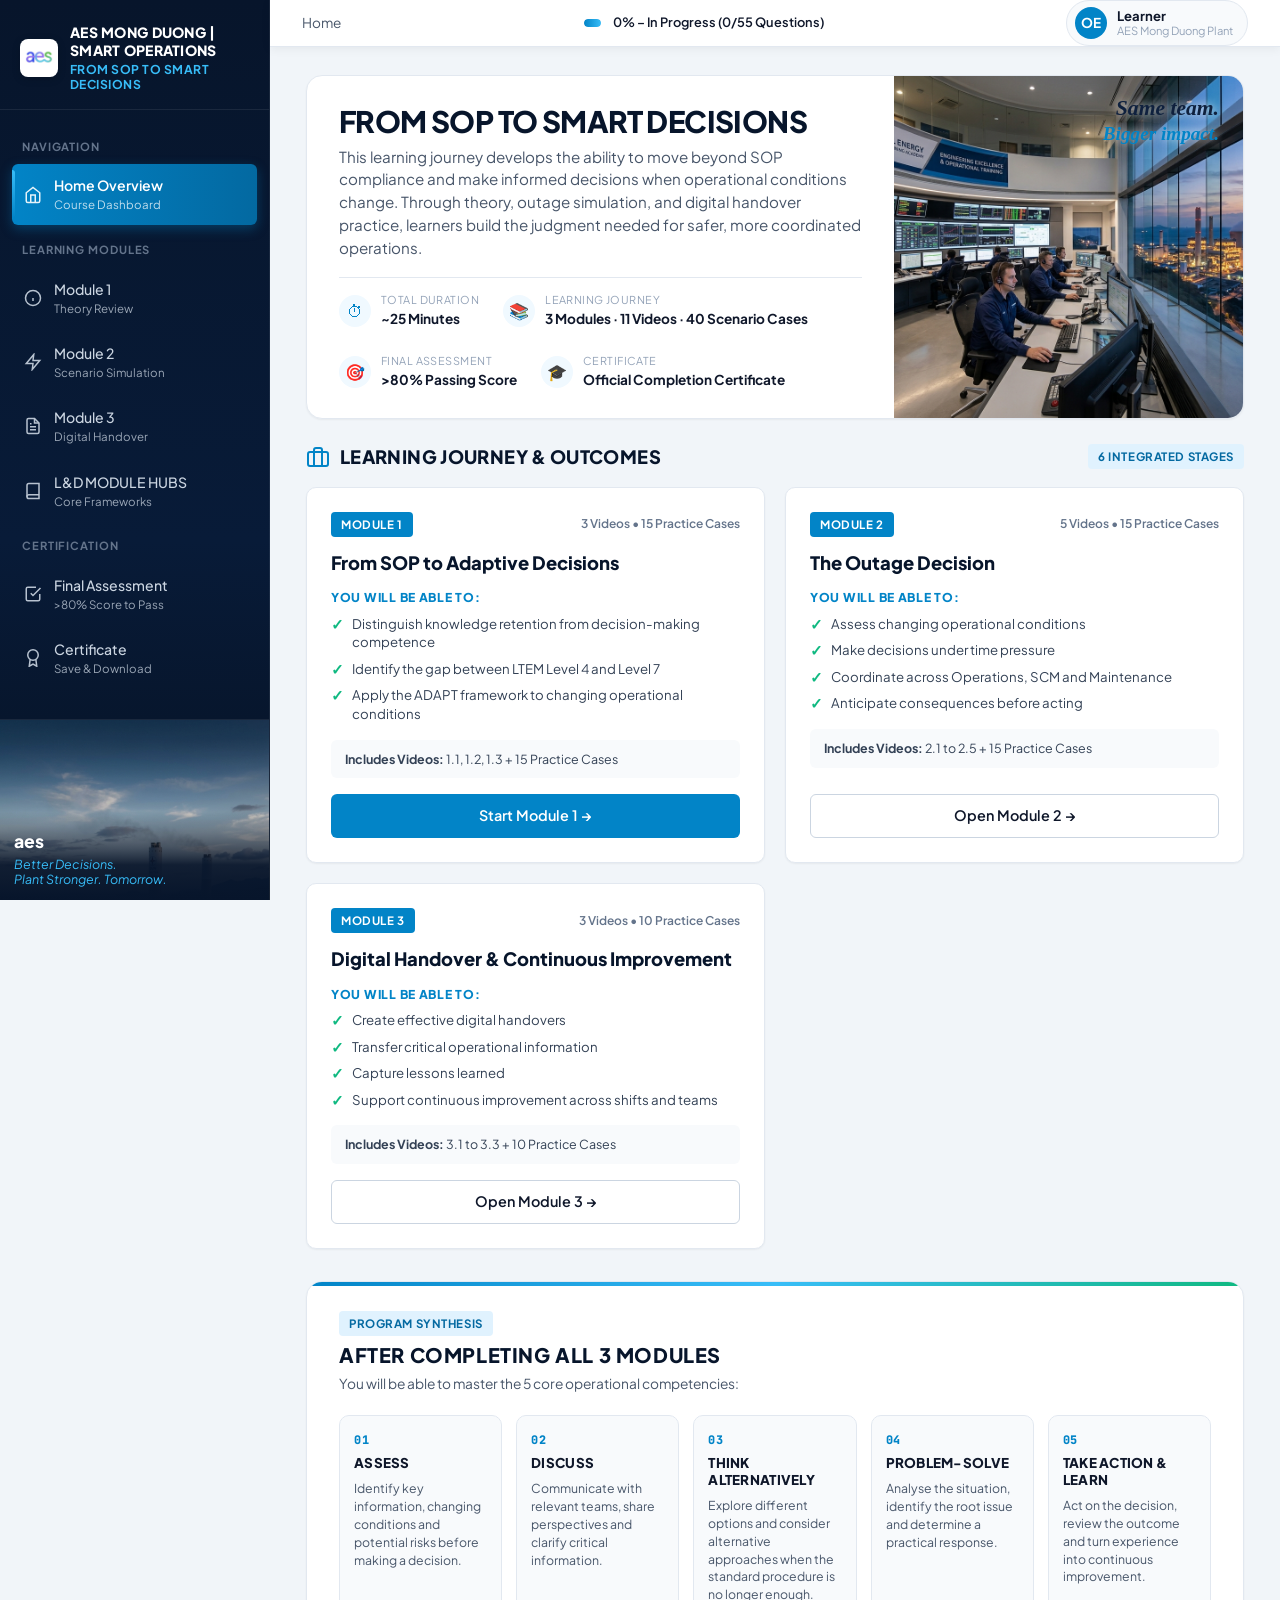
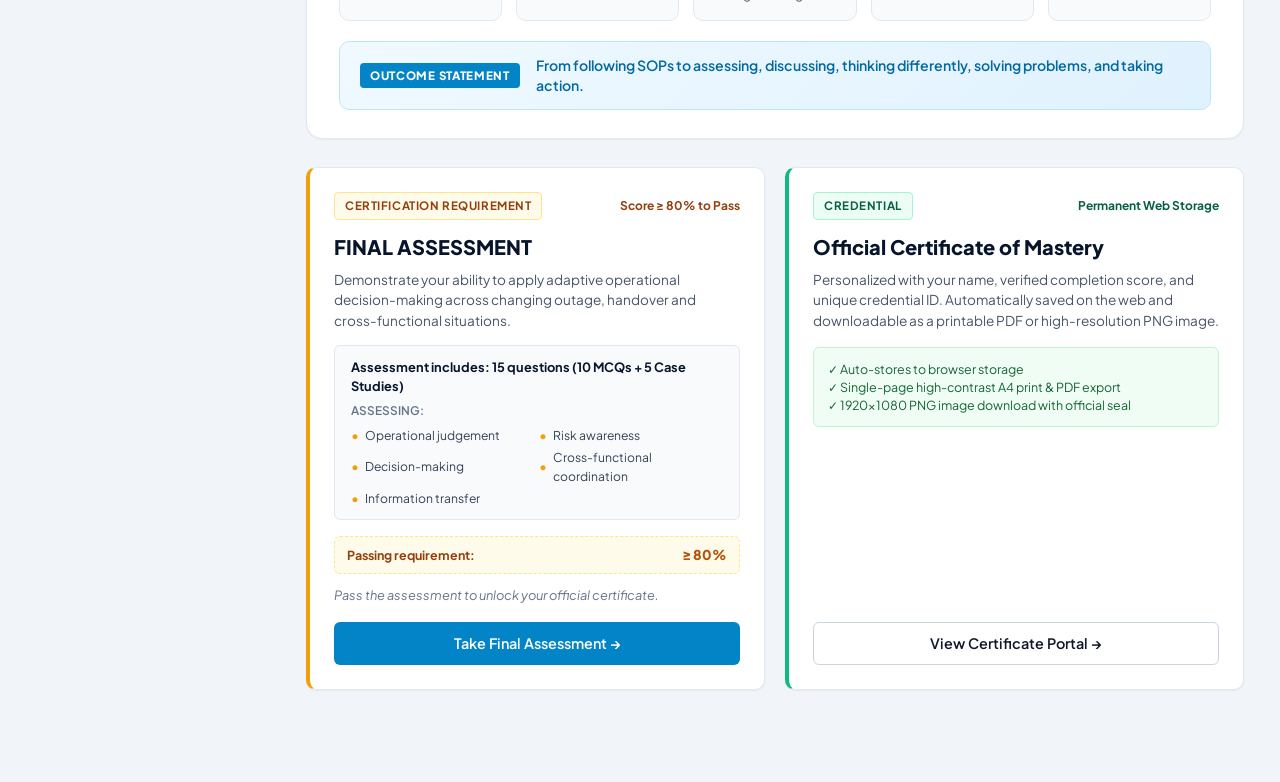
==== index.html @ cc98c892 "Update title to 'From SOP to Smart Decisions', add AES favicon & OG tags" ====
<!DOCTYPE html>
<html lang="en">
<head>
  <meta charset="UTF-8">
  <meta name="viewport" content="width=device-width, initial-scale=1.0">
  <title>From SOP to Smart Decisions</title>
  <meta name="description" content="Operational excellence and smart decision framework training platform for AES Mong Duong engineers.">
  
  <!-- Open Graph & Social Sharing (Link Previews) -->
  <meta property="og:title" content="From SOP to Smart Decisions">
  <meta property="og:description" content="Smart decision framework training platform for AES Mong Duong engineers.">
  <meta property="og:image" content="assets/plant_hero_banner.jpg">
  <meta property="og:type" content="website">
  <meta name="twitter:card" content="summary_large_image">
  <meta name="twitter:title" content="From SOP to Smart Decisions">
  <meta name="twitter:description" content="Smart decision framework training platform for AES Mong Duong engineers.">
  <meta name="twitter:image" content="assets/plant_hero_banner.jpg">

  <!-- Favicon / Website Logo (AES) -->
  <link rel="icon" type="image/png" sizes="32x32" href="assets/favicon.png">
  <link rel="icon" type="image/x-icon" href="favicon.ico">
  <link rel="apple-touch-icon" href="assets/apple-touch-icon.png">

  <!-- CSS Stylesheets -->
  <link rel="stylesheet" href="css/main.css">
  <link rel="stylesheet" href="css/modules.css">
</head>
<body>

  <div class="app-container">

    <!-- ====================================================================
         LEFT SIDEBAR (Consistent across all 6 pages)
         ==================================================================== -->
    <aside class="sidebar" id="main-sidebar">
      <div class="sidebar-header">
        <a href="index.html" class="brand-logo-wrap">
          <div style="width: 38px; height: 38px; display: flex; align-items: center; justify-content: center; background: #FFFFFF; border-radius: 8px; padding: 4px; box-shadow: 0 2px 8px rgba(0,0,0,0.15); flex-shrink: 0;">
            <img src="assets/favicon.png" alt="AES Logo" style="width: 100%; height: 100%; object-fit: contain;">
          </div>
          <div>
            <div class="brand-badge-aes">AES MONG DUONG | SMART OPERATIONS</div>
            <div class="brand-academy-title">FROM SOP TO SMART DECISIONS</div>
          </div>
        </a>
      </div>

      <nav class="sidebar-nav">
        <div class="nav-section-title">Navigation</div>
        
        <a href="index.html" class="nav-item active" id="nav-home">
          <div class="nav-item-left">
            <span class="nav-icon">
              <svg width="18" height="18" viewBox="0 0 24 24" fill="none" stroke="currentColor" stroke-width="2">
                <path d="M3 9l9-7 9 7v11a2 2 0 0 1-2 2H5a2 2 0 0 1-2-2z"></path>
                <polyline points="9 22 9 12 15 12 15 22"></polyline>
              </svg>
            </span>
            <div class="nav-item-text">
              <span>Home Overview</span>
              <span class="nav-item-sub">Course Dashboard</span>
            </div>
          </div>
          <span class="nav-status-icon"></span>
        </a>

        <div class="nav-section-title">Learning Modules</div>

        <a href="module1.html" class="nav-item" id="nav-module1">
          <div class="nav-item-left">
            <span class="nav-icon">
              <svg width="18" height="18" viewBox="0 0 24 24" fill="none" stroke="currentColor" stroke-width="2">
                <circle cx="12" cy="12" r="10"></circle>
                <line x1="12" y1="16" x2="12" y2="12"></line>
                <line x1="12" y1="8" x2="12.01" y2="8"></line>
              </svg>
            </span>
            <div class="nav-item-text">
              <span>Module 1</span>
              <span class="nav-item-sub">Theory Review</span>
            </div>
          </div>
          <span class="nav-status-icon"></span>
        </a>

        <a href="module2.html" class="nav-item" id="nav-module2">
          <div class="nav-item-left">
            <span class="nav-icon">
              <svg width="18" height="18" viewBox="0 0 24 24" fill="none" stroke="currentColor" stroke-width="2">
                <polygon points="13 2 3 14 12 14 11 22 21 10 12 10 13 2"></polygon>
              </svg>
            </span>
            <div class="nav-item-text">
              <span>Module 2</span>
              <span class="nav-item-sub">Scenario Simulation</span>
            </div>
          </div>
          <span class="nav-status-icon"></span>
        </a>

        <a href="module3.html" class="nav-item" id="nav-module3">
          <div class="nav-item-left">
            <span class="nav-icon">
              <svg width="18" height="18" viewBox="0 0 24 24" fill="none" stroke="currentColor" stroke-width="2">
                <path d="M14 2H6a2 2 0 0 0-2 2v16a2 2 0 0 0 2 2h12a2 2 0 0 0 2-2V8z"></path>
                <polyline points="14 2 14 8 20 8"></polyline>
                <line x1="16" y1="13" x2="8" y2="13"></line>
                <line x1="16" y1="17" x2="8" y2="17"></line>
                <polyline points="10 9 9 9 8 9"></polyline>
              </svg>
            </span>
            <div class="nav-item-text">
              <span>Module 3</span>
              <span class="nav-item-sub">Digital Handover</span>
            </div>
          </div>
          <span class="nav-status-icon"></span>
        </a>

        <a href="ld-hub.html" class="nav-item" id="nav-ld-hub">
          <div class="nav-item-left">
            <span class="nav-icon">
              <svg width="18" height="18" viewBox="0 0 24 24" fill="none" stroke="currentColor" stroke-width="2">
                <path d="M4 19.5A2.5 2.5 0 0 1 6.5 17H20"></path>
                <path d="M6.5 2H20v20H6.5A2.5 2.5 0 0 1 4 19.5v-15A2.5 2.5 0 0 1 6.5 2z"></path>
              </svg>
            </span>
            <div class="nav-item-text">
              <span>L&D MODULE HUBS</span>
              <span class="nav-item-sub">Core Frameworks</span>
            </div>
          </div>
          <span class="nav-status-icon"></span>
        </a>

        <div class="nav-section-title">Certification</div>

        <a href="assessment.html" class="nav-item" id="nav-assessment">
          <div class="nav-item-left">
            <span class="nav-icon">
              <svg width="18" height="18" viewBox="0 0 24 24" fill="none" stroke="currentColor" stroke-width="2">
                <path d="M9 11l3 3L22 4"></path>
                <path d="M21 12v7a2 2 0 0 1-2 2H5a2 2 0 0 1-2-2V5a2 2 0 0 1 2-2h11"></path>
              </svg>
            </span>
            <div class="nav-item-text">
              <span>Final Assessment</span>
              <span class="nav-item-sub">>80% Score to Pass</span>
            </div>
          </div>
          <span class="nav-status-icon"></span>
        </a>

        <a href="certificate.html" class="nav-item" id="nav-certificate">
          <div class="nav-item-left">
            <span class="nav-icon">
              <svg width="18" height="18" viewBox="0 0 24 24" fill="none" stroke="currentColor" stroke-width="2">
                <circle cx="12" cy="8" r="7"></circle>
                <polyline points="8.21 13.89 7 23 12 20 17 23 15.79 13.88"></polyline>
              </svg>
            </span>
            <div class="nav-item-text">
              <span>Certificate</span>
              <span class="nav-item-sub">Save & Download</span>
            </div>
          </div>
          <span class="nav-status-icon"></span>
        </a>
      </nav>

      <!-- Engineer Visual from Reference Screenshot -->
      <div class="sidebar-footer">
        <div class="sidebar-engineer-visual">
          <img src="assets/sidebar_engineer.jpg" alt="AES Mong Duong O&M Engineer">
          <div class="sidebar-engineer-overlay">
            <div class="sidebar-motto-aes">aes</div>
            <div class="sidebar-motto-text">Better Decisions.<br>Plant Stronger. Tomorrow.</div>
          </div>
        </div>
      </div>
    </aside>

    <!-- ====================================================================
         MAIN VIEWPORT
         ==================================================================== -->
    <main class="main-viewport">

      <!-- Top Navbar -->
      <header class="top-navbar">
        <div class="nav-left-meta">
          <button class="mobile-menu-btn" id="mobile-menu-btn" aria-label="Toggle navigation">
            <svg width="24" height="24" viewBox="0 0 24 24" fill="none" stroke="currentColor" stroke-width="2">
              <line x1="3" y1="12" x2="21" y2="12"></line>
              <line x1="3" y1="6" x2="21" y2="6"></line>
              <line x1="3" y1="18" x2="21" y2="18"></line>
            </svg>
          </button>
          <div class="breadcrumbs">
            <a href="index.html">Home</a>
          </div>
        </div>

        <!-- Progress Tracker Bar -->
        <div class="header-progress-wrap">
          <div class="progress-track">
            <div class="progress-fill" id="global-progress-fill"></div>
          </div>
          <div class="progress-label-text" id="global-progress-label">0% – In Progress</div>
        </div>

        <!-- Profile Pill -->
        <div class="header-user-pill">
          <div class="user-avatar-badge">OE</div>
          <div class="user-info-text">
            <span class="user-name-title" id="header-user-name">O&M Engineer</span>
            <span class="user-role-sub">AES Mong Duong Plant</span>
          </div>
        </div>
      </header>

      <!-- Page Content -->
      <div class="page-content">

        <!-- Home Hero Banner -->
        <div class="module-hero-card">
          <div class="module-hero-inner">
            <div class="module-hero-content">
              <h1 class="module-title-h1">FROM SOP TO SMART DECISIONS</h1>
              <p class="module-subtitle-p">
                This learning journey develops the ability to move beyond SOP compliance and make informed decisions when operational conditions change. Through theory, outage simulation, and digital handover practice, learners build the judgment needed for safer, more coordinated operations.
              </p>
              <div class="module-meta-stats">
                <div class="meta-stat-item">
                  <div class="meta-stat-icon">⏱</div>
                  <div class="meta-stat-text">
                    <span class="meta-stat-label">Total Duration</span>
                    <span class="meta-stat-value">~25 Minutes</span>
                  </div>
                </div>
                <div class="meta-stat-item">
                  <div class="meta-stat-icon">📚</div>
                  <div class="meta-stat-text">
                    <span class="meta-stat-label">LEARNING JOURNEY</span>
                    <span class="meta-stat-value">3 Modules · 11 Videos · 40 Scenario Cases</span>
                  </div>
                </div>
                <div class="meta-stat-item">
                  <div class="meta-stat-icon">🎯</div>
                  <div class="meta-stat-text">
                    <span class="meta-stat-label">Final Assessment</span>
                    <span class="meta-stat-value">>80% Passing Score</span>
                  </div>
                </div>
                <div class="meta-stat-item">
                  <div class="meta-stat-icon">🎓</div>
                  <div class="meta-stat-text">
                    <span class="meta-stat-label">CERTIFICATE</span>
                    <span class="meta-stat-value">Official Completion Certificate</span>
                  </div>
                </div>
              </div>
            </div>
            <div class="module-hero-image-wrap">
              <img src="assets/plant_hero_banner.jpg" alt="AES Mong Duong Plant Facility">
              <div class="module-hero-overlay-text">
                Same team.<br><span>Bigger impact.</span>
              </div>
            </div>
          </div>
        </div>

        <!-- Course Curriculum Roadmap -->
        <div class="section-wrapper">
          <div class="section-header-row">
            <div class="section-title-wrap">
              <svg class="section-title-icon" viewBox="0 0 24 24" fill="none" stroke="currentColor" stroke-width="2">
                <rect x="2" y="7" width="20" height="14" rx="2" ry="2"></rect>
                <path d="M16 21V5a2 2 0 0 0-2-2h-4a2 2 0 0 0-2 2v16"></path>
              </svg>
              <h2 class="section-title-h2">LEARNING JOURNEY & OUTCOMES</h2>
            </div>
            <span class="badge badge-primary">6 Integrated Stages</span>
          </div>

          <div style="display: grid; grid-template-columns: repeat(auto-fit, minmax(320px, 1fr)); gap: 20px;">

            <!-- Module 1 Card -->
            <div class="card" style="display: flex; flex-direction: column; justify-content: space-between;">
              <div>
                <div style="display: flex; justify-content: space-between; align-items: center; margin-bottom: 12px;">
                  <span class="badge badge-navy">MODULE 1</span>
                  <span style="font-size: 0.75rem; color: #64748B; font-weight: 600;">3 Videos • 15 Practice Cases</span>
                </div>
                <h3 style="font-size: 1.15rem; font-weight: 800; color: #07152B; margin-bottom: 12px;">From SOP to Adaptive Decisions</h3>
                
                <div class="module-outcome-header">YOU WILL BE ABLE TO:</div>
                <ul class="module-outcome-list">
                  <li>
                    <span class="check-icon">✓</span>
                    <span>Distinguish knowledge retention from decision-making competence</span>
                  </li>
                  <li>
                    <span class="check-icon">✓</span>
                    <span>Identify the gap between LTEM Level 4 and Level 7</span>
                  </li>
                  <li>
                    <span class="check-icon">✓</span>
                    <span>Apply the ADAPT framework to changing operational conditions</span>
                  </li>
                </ul>

                <div style="background: #F8FAFC; border-radius: 6px; padding: 10px 14px; font-size: 0.78rem; color: #334155; margin-bottom: 16px;">
                  <strong>Includes Videos:</strong> 1.1, 1.2, 1.3 + 15 Practice Cases
                </div>
              </div>
              <a href="module1.html" class="btn btn-primary" style="width: 100%;">
                Start Module 1 &rarr;
              </a>
            </div>

            <!-- Module 2 Card -->
            <div class="card" style="display: flex; flex-direction: column; justify-content: space-between;">
              <div>
                <div style="display: flex; justify-content: space-between; align-items: center; margin-bottom: 12px;">
                  <span class="badge badge-navy">MODULE 2</span>
                  <span style="font-size: 0.75rem; color: #64748B; font-weight: 600;">5 Videos • 15 Practice Cases</span>
                </div>
                <h3 style="font-size: 1.15rem; font-weight: 800; color: #07152B; margin-bottom: 12px;">The Outage Decision</h3>
                
                <div class="module-outcome-header">YOU WILL BE ABLE TO:</div>
                <ul class="module-outcome-list">
                  <li>
                    <span class="check-icon">✓</span>
                    <span>Assess changing operational conditions</span>
                  </li>
                  <li>
                    <span class="check-icon">✓</span>
                    <span>Make decisions under time pressure</span>
                  </li>
                  <li>
                    <span class="check-icon">✓</span>
                    <span>Coordinate across Operations, SCM and Maintenance</span>
                  </li>
                  <li>
                    <span class="check-icon">✓</span>
                    <span>Anticipate consequences before acting</span>
                  </li>
                </ul>

                <div style="background: #F8FAFC; border-radius: 6px; padding: 10px 14px; font-size: 0.78rem; color: #334155; margin-bottom: 16px;">
                  <strong>Includes Videos:</strong> 2.1 to 2.5 + 15 Practice Cases
                </div>
              </div>
              <a href="module2.html" class="btn btn-outline" style="width: 100%;">
                Open Module 2 &rarr;
              </a>
            </div>

            <!-- Module 3 Card -->
            <div class="card" style="display: flex; flex-direction: column; justify-content: space-between;">
              <div>
                <div style="display: flex; justify-content: space-between; align-items: center; margin-bottom: 12px;">
                  <span class="badge badge-navy">MODULE 3</span>
                  <span style="font-size: 0.75rem; color: #64748B; font-weight: 600;">3 Videos • 10 Practice Cases</span>
                </div>
                <h3 style="font-size: 1.15rem; font-weight: 800; color: #07152B; margin-bottom: 12px;">Digital Handover & Continuous Improvement</h3>
                
                <div class="module-outcome-header">YOU WILL BE ABLE TO:</div>
                <ul class="module-outcome-list">
                  <li>
                    <span class="check-icon">✓</span>
                    <span>Create effective digital handovers</span>
                  </li>
                  <li>
                    <span class="check-icon">✓</span>
                    <span>Transfer critical operational information</span>
                  </li>
                  <li>
                    <span class="check-icon">✓</span>
                    <span>Capture lessons learned</span>
                  </li>
                  <li>
                    <span class="check-icon">✓</span>
                    <span>Support continuous improvement across shifts and teams</span>
                  </li>
                </ul>

                <div style="background: #F8FAFC; border-radius: 6px; padding: 10px 14px; font-size: 0.78rem; color: #334155; margin-bottom: 16px;">
                  <strong>Includes Videos:</strong> 3.1 to 3.3 + 10 Practice Cases
                </div>
              </div>
              <a href="module3.html" class="btn btn-outline" style="width: 100%;">
                Open Module 3 &rarr;
              </a>
            </div>

          </div>
        </div>

        <!-- ====================================================================
             AFTER COMPLETING ALL 3 MODULES SYNTHESIS CARD
             ==================================================================== -->
        <div class="program-synthesis-card">
          <div class="synthesis-header">
            <span class="badge badge-primary">PROGRAM SYNTHESIS</span>
            <h2 class="synthesis-title-h2">AFTER COMPLETING ALL 3 MODULES</h2>
            <p class="synthesis-subhead-p">You will be able to master the 5 core operational competencies:</p>
          </div>

          <div class="competencies-grid-5">
            <div class="competency-item-box">
              <div class="competency-num-tag">01</div>
              <div class="competency-title">ASSESS</div>
              <div class="competency-desc">Identify key information, changing conditions and potential risks before making a decision.</div>
            </div>

            <div class="competency-item-box">
              <div class="competency-num-tag">02</div>
              <div class="competency-title">DISCUSS</div>
              <div class="competency-desc">Communicate with relevant teams, share perspectives and clarify critical information.</div>
            </div>

            <div class="competency-item-box">
              <div class="competency-num-tag">03</div>
              <div class="competency-title">THINK ALTERNATIVELY</div>
              <div class="competency-desc">Explore different options and consider alternative approaches when the standard procedure is no longer enough.</div>
            </div>

            <div class="competency-item-box">
              <div class="competency-num-tag">04</div>
              <div class="competency-title">PROBLEM-SOLVE</div>
              <div class="competency-desc">Analyse the situation, identify the root issue and determine a practical response.</div>
            </div>

            <div class="competency-item-box">
              <div class="competency-num-tag">05</div>
              <div class="competency-title">TAKE ACTION & LEARN</div>
              <div class="competency-desc">Act on the decision, review the outcome and turn experience into continuous improvement.</div>
            </div>
          </div>

          <div class="outcome-statement-banner">
            <span class="outcome-statement-badge">Outcome Statement</span>
            <div class="outcome-statement-text">
              From following SOPs to assessing, discussing, thinking differently, solving problems, and taking action.
            </div>
          </div>
        </div>

        <!-- ====================================================================
             ASSESSMENT & CERTIFICATE HIGHLIGHT ROW
             ==================================================================== -->
        <div style="display: grid; grid-template-columns: 1fr 1fr; gap: 20px; margin-bottom: 32px;">
          <!-- Assessment Card -->
          <div class="card" style="border-left: 4px solid #F59E0B; display: flex; flex-direction: column; justify-content: space-between;">
            <div>
              <div style="display: flex; align-items: center; justify-content: space-between; margin-bottom: 12px;">
                <span class="badge badge-warning">CERTIFICATION REQUIREMENT</span>
                <span style="font-size: 0.75rem; font-weight: 700; color: #92400E;">Score &ge; 80% to Pass</span>
              </div>
              <h3 style="font-size: 1.25rem; font-weight: 800; color: #07152B; margin-bottom: 8px;">FINAL ASSESSMENT</h3>
              <p style="font-size: 0.85rem; color: #475569; line-height: 1.5; margin-bottom: 14px;">
                Demonstrate your ability to apply adaptive operational decision-making across changing outage, handover and cross-functional situations.
              </p>
              
              <div class="assessment-card-details">
                <div style="font-weight: 700; color: #07152B; margin-bottom: 4px;">
                  Assessment includes: <strong>15 questions (10 MCQs + 5 Case Studies)</strong>
                </div>
                <div style="color: #64748B; font-weight: 600; font-size: 0.74rem; text-transform: uppercase; margin-top: 6px;">
                  Assessing:
                </div>
                <ul class="assessment-assessing-list">
                  <li>Operational judgement</li>
                  <li>Risk awareness</li>
                  <li>Decision-making</li>
                  <li>Cross-functional coordination</li>
                  <li style="grid-column: span 2;">Information transfer</li>
                </ul>
              </div>

              <div style="display: flex; align-items: center; justify-content: space-between; margin-bottom: 12px; padding: 8px 12px; background: #FFFBEB; border-radius: 6px; border: 1px dashed #FDE68A;">
                <span style="font-size: 0.78rem; font-weight: 700; color: #92400E;">Passing requirement:</span>
                <span style="font-size: 0.85rem; font-weight: 800; color: #B45309;">&ge; 80%</span>
              </div>

              <p style="font-size: 0.8rem; color: #64748B; margin-bottom: 16px; font-style: italic;">
                Pass the assessment to unlock your official certificate.
              </p>
            </div>
            <a href="assessment.html" class="btn btn-primary" style="width: 100%;">
              Take Final Assessment &rarr;
            </a>
          </div>

          <!-- Certificate Card -->
          <div class="card" style="border-left: 4px solid #10B981; display: flex; flex-direction: column; justify-content: space-between;">
            <div>
              <div style="display: flex; align-items: center; justify-content: space-between; margin-bottom: 12px;">
                <span class="badge badge-success">CREDENTIAL</span>
                <span style="font-size: 0.75rem; font-weight: 700; color: #065F46;">Permanent Web Storage</span>
              </div>
              <h3 style="font-size: 1.25rem; font-weight: 800; color: #07152B; margin-bottom: 8px;">Official Certificate of Mastery</h3>
              <p style="font-size: 0.85rem; color: #475569; line-height: 1.5; margin-bottom: 16px;">
                Personalized with your name, verified completion score, and unique credential ID. Automatically saved on the web and downloadable as a printable PDF or high-resolution PNG image.
              </p>
              <div style="background: #F0FDF4; border: 1px solid #BBF7D0; border-radius: 6px; padding: 12px 14px; margin-bottom: 16px; font-size: 0.78rem; color: #166534; line-height: 1.45;">
                ✓ Auto-stores to browser storage<br>
                ✓ Single-page high-contrast A4 print & PDF export<br>
                ✓ 1920x1080 PNG image download with official seal
              </div>
            </div>
            <a href="certificate.html" class="btn btn-outline" style="width: 100%;">
              View Certificate Portal &rarr;
            </a>
          </div>
        </div>
      </div>
    </main>
  </div>
  <!-- Scripts -->
  <script src="js/data.js"></script>
  <script src="js/app.js"></script>
  <script>
    document.addEventListener('DOMContentLoaded', () => {
      setupSidebar('home');
    });
  </script>
</body>
</html>
---- css/main.css ----
/* ==========================================================================
   ADAPT ACADEMY - MAIN DESIGN SYSTEM & GLOBAL STYLES
   Inspired by AES Mong Duong ADAPT Academy Operational Training System
   ========================================================================== */

@import url('https://fonts.googleapis.com/css2?family=Plus+Jakarta+Sans:ital,wght@0,300;0,400;0,500;0,600;0,700;0,800;1,400&family=JetBrains+Mono:wght@400;600&display=swap');

:root {
  /* Brand & Corporate Colors */
  --color-brand-primary: #005A9C;     /* AES Blue */
  --color-brand-teal: #00A3C4;        /* Electric Accent Teal */
  --color-brand-navy-dark: #07152B;   /* Deepest Navy for Sidebar */
  --color-brand-navy-mid: #0D2346;    /* Sidebar card / Active element */
  --color-brand-navy-light: #163668;  /* Border / Hover */

  /* Neutral UI Palette */
  --color-bg-page: #F1F5F9;           /* Clean soft grayish slate background */
  --color-bg-surface: #FFFFFF;        /* Pristine White Card Surface */
  --color-bg-surface-subtle: #F8FAFC; /* Subtle gray background */
  --color-text-primary: #0F172A;      /* High contrast dark slate */
  --color-text-secondary: #475569;    /* Supporting Slate */
  --color-text-muted: #94A3B8;        /* Subdued / captions */
  --color-border-light: #E2E8F0;      /* Standard divider */
  --color-border-focus: #38BDF8;

  /* Status Colors */
  --color-success: #10B981;
  --color-success-bg: #ECFDF5;
  --color-success-border: #A7F3D0;
  
  --color-warning: #F59E0B;
  --color-warning-bg: #FFFBEB;
  --color-warning-border: #FDE68A;

  --color-danger: #EF4444;
  --color-danger-bg: #FEF2F2;
  --color-danger-border: #FECACA;

  --color-info: #0284C7;
  --color-info-bg: #F0F9FF;
  --color-info-border: #BAE6FD;

  /* Typography */
  --font-main: 'Plus Jakarta Sans', -apple-system, BlinkMacSystemFont, 'Segoe UI', Roboto, sans-serif;
  --font-mono: 'JetBrains Mono', monospace;

  /* Dimensions & Spacing */
  --sidebar-width: 270px;
  --header-height: 70px;
  --radius-sm: 6px;
  --radius-md: 10px;
  --radius-lg: 16px;
  --radius-xl: 20px;
  --shadow-sm: 0 1px 2px 0 rgba(0, 0, 0, 0.05);
  --shadow-md: 0 4px 6px -1px rgba(0, 0, 0, 0.07), 0 2px 4px -2px rgba(0, 0, 0, 0.05);
  --shadow-lg: 0 10px 15px -3px rgba(15, 23, 42, 0.08), 0 4px 6px -4px rgba(15, 23, 42, 0.03);
  --shadow-glow: 0 0 20px rgba(0, 163, 196, 0.25);
  
  --transition-fast: 0.15s ease;
  --transition-normal: 0.25s ease;
}

/* Reset */
*, *::before, *::after {
  box-sizing: border-box;
  margin: 0;
  padding: 0;
}

html {
  font-size: 16px;
  scroll-behavior: smooth;
  height: 100%;
}

body {
  font-family: var(--font-main);
  background-color: var(--color-bg-page);
  color: var(--color-text-primary);
  line-height: 1.5;
  height: 100%;
  display: flex;
  overflow-x: hidden;
  -webkit-font-smoothing: antialiased;
}

/* ==========================================================================
   APP LAYOUT (Sidebar + Main Viewport)
   ========================================================================== */
.app-container {
  display: flex;
  width: 100%;
  min-height: 100vh;
}

/* --------------------------------------------------------------------------
   SIDEBAR
   -------------------------------------------------------------------------- */
.sidebar {
  width: var(--sidebar-width);
  background: linear-gradient(180deg, #07152B 0%, #081B38 60%, #061122 100%);
  color: #FFFFFF;
  display: flex;
  flex-direction: column;
  position: fixed;
  top: 0;
  bottom: 0;
  left: 0;
  z-index: 100;
  border-right: 1px solid rgba(255, 255, 255, 0.08);
  overflow-y: auto;
  transition: transform var(--transition-normal);
}

.sidebar-header {
  padding: 24px 20px 16px;
  border-bottom: 1px solid rgba(255, 255, 255, 0.08);
}

.brand-logo-wrap {
  display: flex;
  align-items: center;
  gap: 12px;
  text-decoration: none;
}

.brand-badge-aes {
  font-weight: 800;
  font-size: 0.88rem;
  letter-spacing: 0.02em;
  color: #FFFFFF;
  line-height: 1.25;
}

.brand-badge-aes span {
  font-size: 0.8rem;
  font-weight: 400;
  color: #94A3B8;
  letter-spacing: normal;
}

.brand-academy-title {
  font-size: 0.76rem;
  font-weight: 700;
  color: #38BDF8;
  letter-spacing: 0.04em;
  margin-top: 3px;
  line-height: 1.25;
}

/* Navigation Links */
.sidebar-nav {
  padding: 16px 12px;
  flex: 1;
  display: flex;
  flex-direction: column;
  gap: 4px;
}

.nav-section-title {
  font-size: 0.7rem;
  font-weight: 700;
  text-transform: uppercase;
  letter-spacing: 0.08em;
  color: #64748B;
  padding: 12px 10px 6px;
}

.nav-item {
  display: flex;
  align-items: center;
  justify-content: space-between;
  padding: 11px 12px;
  border-radius: var(--radius-sm);
  color: #CBD5E1;
  text-decoration: none;
  font-size: 0.88rem;
  font-weight: 500;
  transition: all var(--transition-fast);
  position: relative;
}

.nav-item:hover:not(.locked) {
  background: rgba(255, 255, 255, 0.06);
  color: #FFFFFF;
}

.nav-item.active {
  background: linear-gradient(90deg, #0284C7 0%, #0369A1 100%);
  color: #FFFFFF;
  font-weight: 600;
  box-shadow: 0 4px 12px rgba(2, 132, 199, 0.35);
}

.nav-item-left {
  display: flex;
  align-items: center;
  gap: 12px;
}

.nav-icon {
  width: 18px;
  height: 18px;
  display: inline-flex;
  align-items: center;
  justify-content: center;
  opacity: 0.9;
}

.nav-item-text {
  display: flex;
  flex-direction: column;
}

.nav-item-sub {
  font-size: 0.72rem;
  opacity: 0.75;
  font-weight: 400;
}

.nav-status-icon {
  width: 16px;
  height: 16px;
  border-radius: 50%;
  display: inline-flex;
  align-items: center;
  justify-content: center;
  font-size: 0.65rem;
}

.nav-status-icon.completed {
  color: #10B981;
}

.nav-status-icon.locked {
  color: #64748B;
}

.nav-item.locked {
  opacity: 0.55;
  cursor: not-allowed;
}

/* Sidebar Teacher / Reviewer Mode Toggle */
.sidebar-reviewer-toggle {
  padding: 12px 14px;
  margin: 10px 12px;
  background: rgba(14, 165, 233, 0.08);
  border: 1px dashed rgba(56, 189, 248, 0.35);
  border-radius: var(--radius-md);
  font-size: 0.75rem;
  color: #BAE6FD;
}

.toggle-header {
  display: flex;
  align-items: center;
  justify-content: space-between;
  margin-bottom: 4px;
  font-weight: 600;
}

.switch {
  position: relative;
  display: inline-block;
  width: 32px;
  height: 18px;
}

.switch input {
  opacity: 0;
  width: 0;
  height: 0;
}

.slider {
  position: absolute;
  cursor: pointer;
  top: 0; left: 0; right: 0; bottom: 0;
  background-color: #334155;
  transition: .3s;
  border-radius: 20px;
}

.slider:before {
  position: absolute;
  content: "";
  height: 12px;
  width: 12px;
  left: 3px;
  bottom: 3px;
  background-color: white;
  transition: .3s;
  border-radius: 50%;
}

input:checked + .slider {
  background-color: #0284C7;
}

input:checked + .slider:before {
  transform: translateX(14px);
}

/* Sidebar Footer (The visual from screenshot: Engineer looking at plant) */
.sidebar-footer {
  margin-top: auto;
  position: relative;
  overflow: hidden;
  border-top: 1px solid rgba(255, 255, 255, 0.08);
}

.sidebar-engineer-visual {
  position: relative;
  width: 100%;
  height: 180px;
  overflow: hidden;
}

.sidebar-engineer-visual img {
  width: 100%;
  height: 100%;
  object-fit: cover;
  object-position: top center;
  filter: brightness(0.85) contrast(1.1);
}

.sidebar-engineer-overlay {
  position: absolute;
  bottom: 0;
  left: 0;
  right: 0;
  padding: 16px 14px 12px;
  background: linear-gradient(180deg, rgba(7, 21, 43, 0) 0%, rgba(7, 21, 43, 0.95) 60%, #07152B 100%);
}

.sidebar-motto-aes {
  font-size: 1.1rem;
  font-weight: 800;
  color: #FFFFFF;
  margin-bottom: 2px;
}

.sidebar-motto-text {
  font-size: 0.78rem;
  font-style: italic;
  color: #38BDF8;
  line-height: 1.25;
}

/* --------------------------------------------------------------------------
   MAIN VIEWPORT & TOP HEADER
   -------------------------------------------------------------------------- */
.main-viewport {
  margin-left: var(--sidebar-width);
  flex: 1;
  display: flex;
  flex-direction: column;
  min-height: 100vh;
  width: calc(100% - var(--sidebar-width));
}

.top-navbar {
  height: var(--header-height);
  background: #FFFFFF;
  border-bottom: 1px solid var(--color-border-light);
  display: flex;
  align-items: center;
  justify-content: space-between;
  padding: 0 32px;
  position: sticky;
  top: 0;
  z-index: 1000;
  box-shadow: 0 2px 10px rgba(0, 0, 0, 0.06);
}

.nav-left-meta {
  display: flex;
  align-items: center;
  gap: 16px;
}

.mobile-menu-btn {
  display: none;
  background: transparent;
  border: none;
  cursor: pointer;
  padding: 8px;
  color: var(--color-text-primary);
}

.breadcrumbs {
  display: flex;
  align-items: center;
  gap: 8px;
  font-size: 0.85rem;
  color: var(--color-text-secondary);
}

.breadcrumbs a {
  color: var(--color-text-secondary);
  text-decoration: none;
  transition: color var(--transition-fast);
}

.breadcrumbs a:hover {
  color: var(--color-brand-primary);
}

.breadcrumbs .separator {
  color: var(--color-text-muted);
}

.breadcrumbs .current {
  color: var(--color-brand-primary);
  font-weight: 600;
}

/* Global Progress Bar in Header (Matching screenshot: 50% - Applying Framework) */
.header-progress-wrap {
  display: flex;
  align-items: center;
  gap: 12px;
  min-width: 240px;
}

.progress-track {
  flex: 1;
  height: 8px;
  background-color: #E2E8F0;
  border-radius: 999px;
  overflow: hidden;
  position: relative;
}

.progress-fill {
  height: 100%;
  background: linear-gradient(90deg, #0284C7 0%, #38BDF8 100%);
  border-radius: 999px;
  width: 0%;
  transition: width 0.6s cubic-bezier(0.4, 0, 0.2, 1);
}

.progress-label-text {
  font-size: 0.8rem;
  font-weight: 600;
  color: #0F172A;
  white-space: nowrap;
}

.header-user-pill {
  display: flex;
  align-items: center;
  gap: 10px;
  background: #F8FAFC;
  border: 1px solid var(--color-border-light);
  padding: 6px 14px 6px 8px;
  border-radius: 999px;
}

.user-avatar-badge {
  width: 32px;
  height: 32px;
  background: #0284C7;
  color: #FFFFFF;
  border-radius: 50%;
  display: flex;
  align-items: center;
  justify-content: center;
  font-size: 0.85rem;
  font-weight: 700;
}

.user-info-text {
  display: flex;
  flex-direction: column;
  line-height: 1.2;
}

.user-name-title {
  font-size: 0.82rem;
  font-weight: 700;
  color: var(--color-text-primary);
}

.user-role-sub {
  font-size: 0.7rem;
  color: var(--color-text-muted);
}

/* --------------------------------------------------------------------------
   PAGE CONTENT WRAPPER
   -------------------------------------------------------------------------- */
.page-content {
  flex: 1;
  padding: 28px 36px 60px;
  max-width: 1380px;
  width: 100%;
  margin: 0 auto;
}

/* Common UI Components: Buttons, Badges, Cards */
.btn {
  display: inline-flex;
  align-items: center;
  justify-content: center;
  gap: 8px;
  padding: 10px 20px;
  border-radius: var(--radius-sm);
  font-size: 0.9rem;
  font-weight: 600;
  font-family: var(--font-main);
  text-decoration: none;
  cursor: pointer;
  border: 1px solid transparent;
  transition: all var(--transition-fast);
}

.btn-primary {
  background: #0284C7;
  color: #FFFFFF;
}

.btn-primary:hover {
  background: #0369A1;
  box-shadow: 0 4px 12px rgba(2, 132, 199, 0.25);
}

.btn-outline {
  background: #FFFFFF;
  color: #0F172A;
  border-color: #CBD5E1;
}

.btn-outline:hover {
  background: #F8FAFC;
  border-color: #94A3B8;
}

.btn-success {
  background: #10B981;
  color: #FFFFFF;
}

.btn-success:hover {
  background: #059669;
}

.btn-danger {
  background: #DC2626;
  color: #FFFFFF;
}

.btn-danger:hover {
  background: #B91C1C;
}

.btn-lg {
  padding: 14px 28px;
  font-size: 1rem;
  border-radius: var(--radius-md);
}

.badge {
  display: inline-flex;
  align-items: center;
  gap: 6px;
  padding: 4px 10px;
  border-radius: 4px;
  font-size: 0.72rem;
  font-weight: 700;
  letter-spacing: 0.05em;
  text-transform: uppercase;
}

.badge-primary {
  background: #E0F2FE;
  color: #0369A1;
}

.badge-navy {
  background: #0284C7;
  color: #FFFFFF;
}

.badge-success {
  background: var(--color-success-bg);
  color: #065F46;
  border: 1px solid var(--color-success-border);
}

.badge-warning {
  background: var(--color-warning-bg);
  color: #92400E;
  border: 1px solid var(--color-warning-border);
}

.badge-danger {
  background: var(--color-danger-bg);
  color: #991B1B;
  border: 1px solid var(--color-danger-border);
}

/* Card Base */
.card {
  background: var(--color-bg-surface);
  border: 1px solid var(--color-border-light);
  border-radius: var(--radius-md);
  box-shadow: var(--shadow-sm);
  padding: 24px;
  transition: box-shadow var(--transition-fast), transform var(--transition-fast);
}

/* Module Outcome Checklist */
.module-outcome-list {
  list-style: none;
  padding: 0;
  margin: 0 0 16px 0;
  display: flex;
  flex-direction: column;
  gap: 8px;
}

.module-outcome-list li {
  display: flex;
  align-items: flex-start;
  gap: 8px;
  font-size: 0.83rem;
  color: #334155;
  line-height: 1.4;
}

.module-outcome-list .check-icon {
  color: #10B981;
  font-weight: 800;
  font-size: 0.95rem;
  line-height: 1.2;
  flex-shrink: 0;
}

.module-outcome-header {
  font-size: 0.76rem;
  font-weight: 800;
  color: #0284C7;
  letter-spacing: 0.06em;
  text-transform: uppercase;
  margin-bottom: 8px;
}

/* Program Synthesis 5-Step Card */
.program-synthesis-card {
  background: #FFFFFF;
  border: 1px solid var(--color-border-light);
  border-radius: var(--radius-lg);
  padding: 28px 32px;
  margin-bottom: 28px;
  box-shadow: var(--shadow-sm);
  position: relative;
  overflow: hidden;
}

.program-synthesis-card::before {
  content: "";
  position: absolute;
  top: 0;
  left: 0;
  right: 0;
  height: 4px;
  background: linear-gradient(90deg, #0284C7 0%, #38BDF8 50%, #10B981 100%);
}

.synthesis-header {
  margin-bottom: 20px;
}

.synthesis-title-h2 {
  font-size: 1.25rem;
  font-weight: 800;
  color: #07152B;
  text-transform: uppercase;
  letter-spacing: 0.03em;
  margin-top: 4px;
}

.synthesis-subhead-p {
  font-size: 0.86rem;
  color: var(--color-text-secondary);
  margin-top: 4px;
}

.competencies-grid-5 {
  display: grid;
  grid-template-columns: repeat(5, 1fr);
  gap: 14px;
  margin-bottom: 20px;
}

.competency-item-box {
  background: #F8FAFC;
  border: 1px solid var(--color-border-light);
  border-radius: var(--radius-md);
  padding: 16px 14px;
  display: flex;
  flex-direction: column;
  transition: transform var(--transition-fast), border-color var(--transition-fast);
}

.competency-item-box:hover {
  transform: translateY(-2px);
  border-color: #38BDF8;
  background: #F0F9FF;
}

.competency-num-tag {
  font-family: var(--font-mono);
  font-size: 0.74rem;
  font-weight: 800;
  color: #0284C7;
  margin-bottom: 6px;
  letter-spacing: 0.05em;
}

.competency-title {
  font-size: 0.84rem;
  font-weight: 800;
  color: #0F172A;
  text-transform: uppercase;
  letter-spacing: 0.02em;
  margin-bottom: 8px;
  line-height: 1.25;
}

.competency-desc {
  font-size: 0.77rem;
  color: #475569;
  line-height: 1.45;
}

.outcome-statement-banner {
  background: linear-gradient(135deg, #F0F9FF 0%, #E0F2FE 100%);
  border: 1px solid #BAE6FD;
  border-radius: var(--radius-md);
  padding: 14px 20px;
  display: flex;
  align-items: center;
  gap: 16px;
}

.outcome-statement-badge {
  background: #0284C7;
  color: #FFFFFF;
  font-size: 0.72rem;
  font-weight: 800;
  letter-spacing: 0.06em;
  text-transform: uppercase;
  padding: 4px 10px;
  border-radius: 4px;
  white-space: nowrap;
}

.outcome-statement-text {
  font-size: 0.88rem;
  font-weight: 600;
  color: #0369A1;
  line-height: 1.4;
}

/* Assessment Card Specific Details */
.assessment-card-details {
  background: #F8FAFC;
  border: 1px solid var(--color-border-light);
  border-radius: var(--radius-sm);
  padding: 12px 16px;
  margin-bottom: 16px;
  font-size: 0.8rem;
}

.assessment-assessing-list {
  list-style: none;
  padding: 0;
  margin: 6px 0 0 0;
  display: grid;
  grid-template-columns: 1fr 1fr;
  gap: 4px;
}

.assessment-assessing-list li {
  font-size: 0.76rem;
  color: #334155;
  display: flex;
  align-items: center;
  gap: 6px;
}

.assessment-assessing-list li::before {
  content: "•";
  color: #F59E0B;
  font-weight: bold;
}

@media (max-width: 1024px) {
  .competencies-grid-5 {
    grid-template-columns: repeat(3, 1fr);
  }
}

@media (max-width: 768px) {
  .competencies-grid-5 {
    grid-template-columns: 1fr;
  }
  .outcome-statement-banner {
    flex-direction: column;
    align-items: flex-start;
  }
  .assessment-assessing-list {
    grid-template-columns: 1fr;
  }
}



/* ==========================================================================
   RESPONSIVE STYLES
   ========================================================================== */
@media (max-width: 1024px) {
  :root {
    --sidebar-width: 240px;
  }
  .page-content {
    padding: 20px 24px 40px;
  }
}

@media (max-width: 768px) {
  .sidebar {
    transform: translateX(-100%);
  }
  .sidebar.open {
    transform: translateX(0);
    box-shadow: 4px 0 25px rgba(0, 0, 0, 0.4);
  }
  .main-viewport {
    margin-left: 0;
    width: 100%;
  }
  .mobile-menu-btn {
    display: flex;
  }
  .top-navbar {
    padding: 0 16px;
  }
  .header-progress-wrap {
    display: none;
  }
  .page-content {
    padding: 16px;
  }
  .site-footer {
    flex-direction: column;
    gap: 10px;
    text-align: center;
  }
}

/* ==========================================================================
   GLOBAL ANIMATION SYSTEM
   AES Mong Duong ADAPT Academy — Micro-animations & Motion Design
   ========================================================================== */

/* --------------------------------------------------------------------------
   CORE KEYFRAMES
   -------------------------------------------------------------------------- */

/* Page entrance: cards, sections, and quiz panels fade up into view */
@keyframes fadeSlideIn {
  from {
    opacity: 0;
    transform: translateY(22px);
  }
  to {
    opacity: 1;
    transform: translateY(0);
  }
}

/* Subtle scale-up for modals and certificate reveal */
@keyframes scaleReveal {
  from {
    opacity: 0;
    transform: scale(0.96) translateY(12px);
  }
  to {
    opacity: 1;
    transform: scale(1) translateY(0);
  }
}

/* Toast / banner slide in from bottom */
@keyframes toastSlideIn {
  from {
    opacity: 0;
    transform: translateY(10px);
  }
  to {
    opacity: 1;
    transform: translateY(0);
  }
}

/* Certificate border glow pulse — subtle electric blue breathe */
@keyframes certBorderGlow {
  0%, 100% { box-shadow: 0 0 0 rgba(2, 132, 199, 0); }
  50%       { box-shadow: 0 0 30px rgba(2, 132, 199, 0.45), 0 0 60px rgba(56, 189, 248, 0.18); }
}

/* Progress bar grow from 0 to target */
@keyframes progressGrow {
  from { width: 0%; }
  to   { width: var(--progress-target, 100%); }
}

/* Shimmer for loading skeleton */
@keyframes shimmer {
  from { background-position: -600px 0; }
  to   { background-position: 600px 0; }
}

/* Score circle entrance pop */
@keyframes scorePop {
  0%   { transform: scale(0.6); opacity: 0; }
  70%  { transform: scale(1.06); opacity: 1; }
  100% { transform: scale(1); opacity: 1; }
}

/* Nav active bar slide-in from left edge */
@keyframes navBarSlideIn {
  from { transform: scaleY(0); opacity: 0; }
  to   { transform: scaleY(1); opacity: 1; }
}

/* Floating / bobbing animation for decorative elements */
@keyframes floatBob {
  0%, 100% { transform: translateY(0px); }
  50%       { transform: translateY(-4px); }
}

/* --------------------------------------------------------------------------
   PAGE ENTRANCE ANIMATIONS
   Cards, sections, and major content blocks fade-slide in on load.
   Staggered with nth-child delays for a cascading effect.
   -------------------------------------------------------------------------- */
.card,
.module-hero-card,
.mission-card,
.outcome-card,
.quiz-question-card,
.module-quiz-wrapper,
.program-synthesis-card,
.video-lessons-container,
.page-content > * {
  animation: fadeSlideIn 0.42s cubic-bezier(0.22, 1, 0.36, 1) both;
}

/* Staggered delays for sibling elements */
.page-content > *:nth-child(1)  { animation-delay: 0.04s; }
.page-content > *:nth-child(2)  { animation-delay: 0.10s; }
.page-content > *:nth-child(3)  { animation-delay: 0.16s; }
.page-content > *:nth-child(4)  { animation-delay: 0.22s; }
.page-content > *:nth-child(5)  { animation-delay: 0.28s; }
.page-content > *:nth-child(6)  { animation-delay: 0.34s; }
.page-content > *:nth-child(n+7) { animation-delay: 0.38s; }

/* --------------------------------------------------------------------------
   PROGRESS BAR — Animated fill on page load
   JS sets the final width inline; CSS animates from 0 → target.
   -------------------------------------------------------------------------- */
.progress-fill {
  animation: progressGrow 1.2s cubic-bezier(0.22, 1, 0.36, 1) 0.3s both;
}

/* --------------------------------------------------------------------------
   SIDEBAR NAV — Active indicator bar on left edge
   -------------------------------------------------------------------------- */
.nav-item {
  overflow: hidden; /* clip the ::before bar */
}

.nav-item.active::before {
  content: '';
  position: absolute;
  left: 0;
  top: 6px;
  bottom: 6px;
  width: 3px;
  border-radius: 0 3px 3px 0;
  background: linear-gradient(180deg, #38BDF8 0%, #0284C7 100%);
  transform-origin: center top;
  animation: navBarSlideIn 0.28s cubic-bezier(0.22, 1, 0.36, 1) both;
}

/* --------------------------------------------------------------------------
   BUTTON HOVER MICRO-INTERACTIONS
   -------------------------------------------------------------------------- */
.btn {
  transition: all 0.18s cubic-bezier(0.22, 1, 0.36, 1);
}

.btn:not(:disabled):hover {
  transform: translateY(-1px);
}

.btn:not(:disabled):active {
  transform: translateY(0px) scale(0.98);
}

.btn-primary:not(:disabled):hover {
  box-shadow: 0 6px 18px rgba(2, 132, 199, 0.3);
}

.btn-success:not(:disabled):hover {
  box-shadow: 0 6px 18px rgba(16, 185, 129, 0.28);
}

/* --------------------------------------------------------------------------
   CARD HOVER LIFT — Uniform subtle lift on interactive cards
   -------------------------------------------------------------------------- */
.card:hover,
.mission-card:hover,
.module-hero-card:hover {
  transform: translateY(-2px);
  box-shadow: var(--shadow-lg);
}

/* --------------------------------------------------------------------------
   TOAST / STORAGE STATUS BANNER — Slide-in animation
   -------------------------------------------------------------------------- */
.storage-status-banner {
  animation: toastSlideIn 0.35s cubic-bezier(0.22, 1, 0.36, 1) both;
}

/* --------------------------------------------------------------------------
   SKELETON LOADING SHIMMER
   Add class="skeleton" to placeholder elements while data loads
   -------------------------------------------------------------------------- */
.skeleton {
  background: linear-gradient(
    90deg,
    #E2E8F0 25%,
    #F1F5F9 50%,
    #E2E8F0 75%
  );
  background-size: 1200px 100%;
  animation: shimmer 1.6s infinite linear;
  border-radius: var(--radius-sm);
  color: transparent !important;
  user-select: none;
}

.skeleton * {
  visibility: hidden;
}

/* --------------------------------------------------------------------------
   OUTCOME CARD — Float bob on hover for learning cards
   -------------------------------------------------------------------------- */
.outcome-card:hover .outcome-icon-wrap {
  animation: floatBob 1.8s ease-in-out infinite;
}

/* --------------------------------------------------------------------------
   RESPECT USER PREFERENCE FOR REDUCED MOTION
   -------------------------------------------------------------------------- */
@media (prefers-reduced-motion: reduce) {
  *, *::before, *::after {
    animation-duration: 0.01ms !important;
    animation-iteration-count: 1 !important;
    transition-duration: 0.01ms !important;
  }
}
---- css/modules.css ----
/* ==========================================================================
   ADAPT ACADEMY - MODULES STYLESHEET
   Supports Module 1, 2, 3: Hero Banner, Operational Status, Video Player Tabs,
   Learning Outcomes, and Interactive Quiz Engine
   ========================================================================== */

/* --------------------------------------------------------------------------
   MODULE HERO BANNER
   -------------------------------------------------------------------------- */
.module-hero-card {
  position: relative;
  background: #FFFFFF;
  border: 1px solid var(--color-border-light);
  border-radius: var(--radius-lg);
  overflow: hidden;
  margin-bottom: 24px;
  box-shadow: var(--shadow-sm);
}

.module-hero-inner {
  display: flex;
  position: relative;
  min-height: 180px;
}

.module-hero-content {
  flex: 1.2;
  padding: 28px 32px;
  z-index: 2;
  display: flex;
  flex-direction: column;
  justify-content: center;
}

.module-title-h1 {
  font-size: 1.85rem;
  font-weight: 800;
  color: #07152B;
  letter-spacing: -0.02em;
  text-transform: uppercase;
  margin-bottom: 6px;
  line-height: 1.2;
}

.module-subtitle-p {
  font-size: 0.95rem;
  color: var(--color-text-secondary);
  margin-bottom: 18px;
  max-width: 650px;
}

.module-meta-stats {
  display: flex;
  flex-wrap: wrap;
  align-items: center;
  gap: 24px;
  padding-top: 14px;
  border-top: 1px solid var(--color-border-light);
}

.meta-stat-item {
  display: flex;
  align-items: center;
  gap: 10px;
}

.meta-stat-icon {
  width: 32px;
  height: 32px;
  border-radius: 50%;
  background: #F0F9FF;
  color: #0284C7;
  display: flex;
  align-items: center;
  justify-content: center;
}

.meta-stat-text {
  display: flex;
  flex-direction: column;
}

.meta-stat-label {
  font-size: 0.68rem;
  color: var(--color-text-muted);
  text-transform: uppercase;
  letter-spacing: 0.04em;
}

.meta-stat-value {
  font-size: 0.85rem;
  font-weight: 700;
  color: #0F172A;
}

/* Banner Right Image (AES Plant) */
.module-hero-image-wrap {
  flex: 0.8;
  position: relative;
  min-height: 180px;
  overflow: hidden;
}

.module-hero-image-wrap img {
  width: 100%;
  height: 100%;
  object-fit: cover;
}

.module-hero-overlay-text {
  position: absolute;
  top: 20px;
  right: 24px;
  text-align: right;
  z-index: 2;
  font-family: Georgia, 'Times New Roman', serif;
  font-style: italic;
  font-size: 1.35rem;
  font-weight: 700;
  color: #0F213E;
  text-shadow: 0 0 10px rgba(255, 255, 255, 0.9);
  line-height: 1.2;
}

.module-hero-overlay-text span {
  display: block;
  font-size: 1.2rem;
  color: #0284C7;
}

/* --------------------------------------------------------------------------
   TWO-COLUMN MISSION & STATUS ROW
   -------------------------------------------------------------------------- */
.mission-status-grid {
  display: grid;
  grid-template-columns: 1fr 1.3fr;
  gap: 20px;
  margin-bottom: 24px;
}

/* Mission Box */
.mission-card {
  background: #FFFFFF;
  border: 1px solid var(--color-border-light);
  border-radius: var(--radius-md);
  padding: 24px;
  display: flex;
  flex-direction: column;
}

.card-header-icon-title {
  display: flex;
  align-items: center;
  gap: 12px;
  margin-bottom: 12px;
}

.header-icon-circle {
  width: 38px;
  height: 38px;
  border-radius: 50%;
  background: #E0F2FE;
  color: #0284C7;
  display: flex;
  align-items: center;
  justify-content: center;
  flex-shrink: 0;
}

.card-section-h3 {
  font-size: 1rem;
  font-weight: 800;
  letter-spacing: 0.05em;
  color: #07152B;
  text-transform: uppercase;
}

.mission-desc-text {
  font-size: 0.88rem;
  color: var(--color-text-secondary);
  line-height: 1.6;
  margin-bottom: 20px;
  flex: 1;
}

.mission-tags-row {
  display: flex;
  flex-wrap: wrap;
  gap: 10px;
}

.mission-pill {
  display: inline-flex;
  align-items: center;
  gap: 6px;
  padding: 6px 12px;
  border-radius: var(--radius-sm);
  font-size: 0.75rem;
  font-weight: 600;
  background: #F0FDF4;
  color: #166534;
  border: 1px solid #BBF7D0;
}

.mission-pill:nth-child(2) {
  background: #EFF6FF;
  color: #1E40AF;
  border-color: #BFDBFE;
}

.mission-pill:nth-child(3) {
  background: #ECFDF5;
  color: #065F46;
  border-color: #A7F3D0;
}

.mission-pill:nth-child(4) {
  background: #F5F3FF;
  color: #5B21B6;
  border-color: #DDD6FE;
}

/* Status Box */
.status-card {
  background: #FFFFFF;
  border: 1px solid var(--color-border-light);
  border-radius: var(--radius-md);
  padding: 24px;
}

.status-card-header {
  display: flex;
  align-items: center;
  justify-content: space-between;
  margin-bottom: 16px;
}

.live-simulation-tag {
  display: inline-flex;
  align-items: center;
  gap: 6px;
  background: #ECFDF5;
  color: #047857;
  border: 1px solid #A7F3D0;
  padding: 3px 8px;
  border-radius: 4px;
  font-size: 0.7rem;
  font-weight: 700;
  text-transform: uppercase;
}

.live-pulse-dot {
  width: 7px;
  height: 7px;
  border-radius: 50%;
  background-color: #10B981;
  animation: pulse 1.6s infinite;
}

@keyframes pulse {
  0% { transform: scale(0.95); box-shadow: 0 0 0 0 rgba(16, 185, 129, 0.7); }
  70% { transform: scale(1); box-shadow: 0 0 0 6px rgba(16, 185, 129, 0); }
  100% { transform: scale(0.95); box-shadow: 0 0 0 0 rgba(16, 185, 129, 0); }
}

.status-grid {
  display: grid;
  grid-template-columns: repeat(3, 1fr);
  gap: 12px;
}

.status-metric-box {
  background: #F8FAFC;
  border: 1px solid var(--color-border-light);
  border-radius: var(--radius-sm);
  padding: 12px;
  display: flex;
  gap: 10px;
}

.metric-icon {
  font-size: 1.1rem;
  padding-top: 2px;
}

.metric-info {
  display: flex;
  flex-direction: column;
}

.metric-title {
  font-size: 0.88rem;
  font-weight: 700;
  color: #0F172A;
}

.metric-sub {
  font-size: 0.7rem;
  color: var(--color-text-muted);
  margin-bottom: 4px;
}

.metric-tag {
  display: inline-block;
  font-size: 0.65rem;
  font-weight: 700;
  padding: 2px 6px;
  border-radius: 3px;
  width: fit-content;
}

.metric-tag.danger {
  background: #FEE2E2;
  color: #991B1B;
}

.metric-tag.warning {
  background: #FEF3C7;
  color: #92400E;
}

.metric-tag.info {
  background: #E0F2FE;
  color: #0369A1;
}

/* --------------------------------------------------------------------------
   SITUATION ALERT CARD (From screenshot: "The Situation Has Changed")
   -------------------------------------------------------------------------- */
.situation-alert-card {
  background: #FFF5F5;
  border: 1px solid #FECACA;
  border-radius: var(--radius-md);
  padding: 20px 24px;
  margin-bottom: 24px;
  display: flex;
  gap: 24px;
  align-items: center;
}

.situation-text-col {
  flex: 1;
}

.alert-headline {
  display: flex;
  align-items: center;
  gap: 10px;
  color: #991B1B;
  font-size: 0.95rem;
  font-weight: 800;
  text-transform: uppercase;
  letter-spacing: 0.03em;
  margin-bottom: 4px;
}

.alert-subhead {
  color: #B91C1C;
  font-size: 0.82rem;
  font-weight: 600;
  margin-bottom: 8px;
}

.alert-body-p {
  font-size: 0.86rem;
  color: #374151;
  line-height: 1.5;
}

.scm-team-widget {
  background: #FFFFFF;
  border: 1px solid #CBD5E1;
  border-radius: var(--radius-sm);
  padding: 14px 16px;
  min-width: 290px;
  max-width: 320px;
  box-shadow: var(--shadow-sm);
}

.scm-widget-header {
  display: flex;
  align-items: center;
  justify-content: space-between;
  margin-bottom: 8px;
  font-size: 0.75rem;
  font-weight: 800;
  color: #0F172A;
  text-transform: uppercase;
}

.scm-quote {
  font-size: 0.78rem;
  color: #475569;
  font-style: italic;
  margin-bottom: 10px;
  line-height: 1.4;
}

.scm-user-bar {
  display: flex;
  align-items: center;
  justify-content: space-between;
  border-top: 1px solid #E2E8F0;
  padding-top: 8px;
  font-size: 0.72rem;
}

.scm-officer-name {
  font-weight: 700;
  color: #0F172A;
}

.scm-timestamp {
  color: #94A3B8;
}

/* --------------------------------------------------------------------------
   "WHAT YOU WILL LEARN" SECTION
   -------------------------------------------------------------------------- */
.section-wrapper {
  margin-bottom: 32px;
}

.section-header-row {
  display: flex;
  align-items: center;
  justify-content: space-between;
  margin-bottom: 16px;
}

.section-title-wrap {
  display: flex;
  align-items: center;
  gap: 10px;
}

.section-title-icon {
  width: 24px;
  height: 24px;
  color: #0284C7;
}

.section-title-h2 {
  font-size: 1.15rem;
  font-weight: 800;
  color: #07152B;
  text-transform: uppercase;
  letter-spacing: 0.02em;
}

.section-subtitle-p {
  font-size: 0.82rem;
  color: var(--color-text-muted);
}

.learning-outcomes-grid {
  display: grid;
  grid-template-columns: repeat(4, 1fr);
  gap: 16px;
}

.outcome-card {
  background: #FFFFFF;
  border: 1px solid var(--color-border-light);
  border-radius: var(--radius-md);
  padding: 18px;
  transition: transform var(--transition-fast), box-shadow var(--transition-fast);
}

.outcome-card:hover {
  transform: translateY(-2px);
  box-shadow: var(--shadow-md);
  border-color: #BAE6FD;
}

.outcome-icon-wrap {
  width: 36px;
  height: 36px;
  border-radius: var(--radius-sm);
  background: #E0F2FE;
  color: #0369A1;
  display: flex;
  align-items: center;
  justify-content: center;
  margin-bottom: 12px;
  font-size: 1.1rem;
}

.outcome-card-title {
  font-size: 0.9rem;
  font-weight: 700;
  color: #0F172A;
  margin-bottom: 6px;
}

.outcome-card-desc {
  font-size: 0.78rem;
  color: var(--color-text-secondary);
  line-height: 1.45;
}

/* --------------------------------------------------------------------------
   VIDEO LESSONS (1.1, 1.2, 1.3) INTERACTIVE SECTION
   -------------------------------------------------------------------------- */
.video-lessons-container {
  background: #FFFFFF;
  border: 1px solid var(--color-border-light);
  border-radius: var(--radius-lg);
  overflow: hidden;
  box-shadow: var(--shadow-sm);
  margin-bottom: 32px;
}

.video-tabs-bar {
  display: flex;
  background: #F8FAFC;
  border-bottom: 1px solid var(--color-border-light);
  padding: 8px 16px 0;
  gap: 8px;
  overflow-x: auto;
}

.video-tab-btn {
  display: flex;
  align-items: center;
  gap: 10px;
  padding: 12px 20px;
  background: transparent;
  border: 1px solid transparent;
  border-bottom: none;
  border-radius: var(--radius-sm) var(--radius-sm) 0 0;
  cursor: pointer;
  font-family: var(--font-main);
  font-size: 0.86rem;
  font-weight: 600;
  color: var(--color-text-secondary);
  transition: all var(--transition-fast);
  white-space: nowrap;
}

.video-tab-btn:hover {
  color: #0F172A;
  background: rgba(255, 255, 255, 0.6);
}

.video-tab-btn.active {
  background: #FFFFFF;
  color: #0284C7;
  border-color: var(--color-border-light);
  border-bottom: 2px solid #0284C7;
  font-weight: 700;
}

.tab-badge-num {
  background: #E2E8F0;
  color: #475569;
  font-size: 0.72rem;
  font-weight: 700;
  padding: 2px 7px;
  border-radius: 999px;
}

.video-tab-btn.active .tab-badge-num {
  background: #0284C7;
  color: #FFFFFF;
}

.video-player-body {
  padding: 24px 28px;
  display: flex;
  flex-direction: column;
  gap: 16px;
}

.video-title-bar {
  display: flex;
  align-items: center;
  justify-content: space-between;
  gap: 12px;
  margin-bottom: 4px;
}

.video-meta-h3 {
  font-size: 1.25rem;
  font-weight: 800;
  color: #07152B;
  line-height: 1.35;
}

.video-embed-wrapper {
  position: relative;
  width: 100%;
  padding-bottom: 56.25%; /* 16:9 Aspect Ratio */
  background: #07152B;
  border-radius: var(--radius-md);
  overflow: hidden;
  box-shadow: var(--shadow-md);
  transition: box-shadow 0.25s ease, transform 0.25s cubic-bezier(0.22, 1, 0.36, 1);
  animation: fadeSlideIn 0.45s cubic-bezier(0.22, 1, 0.36, 1) 0.2s both;
}

.video-embed-wrapper:hover {
  box-shadow: 0 12px 32px rgba(2, 132, 199, 0.22), 0 4px 12px rgba(0, 0, 0, 0.12);
  transform: scale(1.005);
}

.video-embed-wrapper iframe,
.video-embed-wrapper video {
  position: absolute;
  top: 0;
  left: 0;
  width: 100%;
  height: 100%;
  border: none;
}

.video-duration-pill {
  background: #F1F5F9;
  color: #475569;
  font-size: 0.75rem;
  font-weight: 700;
  padding: 4px 8px;
  border-radius: 4px;
  white-space: nowrap;
}

.video-overview-p {
  font-size: 0.85rem;
  color: var(--color-text-secondary);
  line-height: 1.55;
  margin-bottom: 18px;
}

.video-keypoints-box {
  background: #F8FAFC;
  border: 1px solid var(--color-border-light);
  border-radius: var(--radius-sm);
  padding: 14px 16px;
  margin-bottom: 18px;
}

.keypoints-title {
  font-size: 0.75rem;
  font-weight: 700;
  text-transform: uppercase;
  color: #64748B;
  margin-bottom: 8px;
  letter-spacing: 0.05em;
}

.keypoints-list {
  list-style: none;
  display: flex;
  flex-direction: column;
  gap: 6px;
}

.keypoints-list li {
  font-size: 0.8rem;
  color: #334155;
  display: flex;
  align-items: flex-start;
  gap: 8px;
  line-height: 1.4;
}

.keypoints-list li::before {
  content: "•";
  color: #0284C7;
  font-weight: bold;
  font-size: 1rem;
  line-height: 1;
}

/* --------------------------------------------------------------------------
   MODULE QUIZ / INTERACTIVE SCENARIO DECISION SECTION
   -------------------------------------------------------------------------- */
.module-quiz-wrapper {
  background: #FFFFFF;
  border: 1px solid var(--color-border-light);
  border-radius: var(--radius-lg);
  padding: 28px 32px;
  box-shadow: var(--shadow-sm);
  margin-bottom: 32px;
}

.quiz-header-badge-row {
  display: flex;
  align-items: center;
  justify-content: space-between;
  margin-bottom: 20px;
  border-bottom: 1px solid var(--color-border-light);
  padding-bottom: 14px;
}

.quiz-badge-title {
  display: flex;
  align-items: center;
  gap: 12px;
}

.quiz-question-card {
  background: #F8FAFC;
  border: 1px solid var(--color-border-light);
  border-radius: var(--radius-md);
  padding: 22px 24px;
  margin-bottom: 20px;
}

.question-text-row {
  font-size: 0.98rem;
  font-weight: 700;
  color: #07152B;
  margin-bottom: 18px;
  line-height: 1.45;
  display: flex;
  align-items: flex-start;
  gap: 10px;
}

.question-number-badge {
  background: #0284C7;
  color: #FFFFFF;
  border-radius: 50%;
  width: 24px;
  height: 24px;
  display: inline-flex;
  align-items: center;
  justify-content: center;
  font-size: 0.75rem;
  flex-shrink: 0;
  margin-top: 1px;
}

/* Choices Grid */
.choices-list {
  display: flex;
  flex-direction: column;
  gap: 10px;
}

.choice-option-label {
  display: flex;
  align-items: center;
  padding: 12px 16px;
  background: #FFFFFF;
  border: 1.5px solid var(--color-border-light);
  border-radius: var(--radius-sm);
  cursor: pointer;
  transition: transform 0.18s cubic-bezier(0.22, 1, 0.36, 1),
              box-shadow 0.18s cubic-bezier(0.22, 1, 0.36, 1),
              border-color 0.18s ease,
              background 0.18s ease;
  gap: 14px;
}

.choice-option-label:hover {
  border-color: #0284C7;
  background: #F0F9FF;
  transform: translateY(-2px);
  box-shadow: 0 6px 18px rgba(2, 132, 199, 0.12);
}

.choice-option-label:active {
  transform: translateY(0);
  box-shadow: none;
}

.choice-option-label input[type="radio"] {
  display: none;
}

.choice-letter-badge {
  width: 28px;
  height: 28px;
  border-radius: 50%;
  background: #E2E8F0;
  color: #334155;
  display: flex;
  align-items: center;
  justify-content: center;
  font-size: 0.82rem;
  font-weight: 800;
  flex-shrink: 0;
  transition: all var(--transition-fast);
}

.choice-option-label.selected {
  border-color: #0284C7;
  background: #F0F9FF;
}

.choice-option-label.selected .choice-letter-badge {
  background: #0284C7;
  color: #FFFFFF;
}

.choice-text {
  font-size: 0.88rem;
  color: #1E293B;
  flex: 1;
}

/* Post-submission feedback states */
.choice-option-label.correct {
  border-color: var(--color-success);
  background: var(--color-success-bg);
}

.choice-option-label.correct .choice-letter-badge {
  background: var(--color-success);
  color: #FFFFFF;
}

.choice-option-label.incorrect {
  border-color: var(--color-danger);
  background: var(--color-danger-bg);
}

.choice-option-label.incorrect .choice-letter-badge {
  background: var(--color-danger);
  color: #FFFFFF;
}

.explanation-drawer {
  margin-top: 14px;
  padding: 14px 18px;
  border-radius: var(--radius-sm);
  font-size: 0.82rem;
  line-height: 1.5;
  background: #F0F9FF;
  border-left: 4px solid #0284C7;
  color: #075985;
  display: none;
  opacity: 0;
  transform: translateY(-6px);
  transition: opacity 0.28s ease, transform 0.28s cubic-bezier(0.22, 1, 0.36, 1);
}

.explanation-drawer.visible {
  display: block;
  opacity: 1;
  transform: translateY(0);
  animation: fadeSlideIn 0.32s cubic-bezier(0.22, 1, 0.36, 1) both;
}

/* Quiz Filter Tabs Bar */
.quiz-filter-bar {
  display: flex;
  gap: 10px;
  margin-bottom: 24px;
  flex-wrap: wrap;
  padding-bottom: 16px;
  border-bottom: 1px solid var(--color-border-light);
}

.quiz-filter-btn {
  padding: 8px 18px;
  border-radius: var(--radius-sm);
  font-weight: 700;
  font-size: 0.84rem;
  border: 1.5px solid var(--color-border-light);
  background: #FFFFFF;
  color: #475569;
  cursor: pointer;
  transition: all var(--transition-fast);
}

.quiz-filter-btn:hover {
  background: #F1F5F9;
  color: #0F172A;
  border-color: #CBD5E1;
}

.quiz-filter-btn.active {
  background: #0284C7;
  color: #FFFFFF;
  border-color: #0284C7;
  box-shadow: 0 2px 4px rgba(2, 132, 199, 0.25);
}

/* Quiz Card Top Row & Metadata Tags */
.quiz-card-top-row {
  display: flex;
  align-items: center;
  justify-content: space-between;
  margin-bottom: 14px;
}

.quiz-card-meta-tags {
  display: flex;
  align-items: center;
  gap: 10px;
  flex-wrap: wrap;
}

.quiz-lesson-badge {
  background: rgba(2, 132, 199, 0.12);
  color: #0284C7;
  font-weight: 800;
  font-size: 0.74rem;
  padding: 3px 8px;
  border-radius: 4px;
  text-transform: uppercase;
  letter-spacing: 0.04em;
}

.quiz-case-title {
  font-size: 0.98rem;
  font-weight: 800;
  color: #07152B;
}

/* Scenario Context Box */
.scenario-context-callout {
  background: #F8FAFC;
  border-left: 3.5px solid #0284C7;
  border-top: 1px solid #E2E8F0;
  border-right: 1px solid #E2E8F0;
  border-bottom: 1px solid #E2E8F0;
  padding: 14px 16px;
  border-radius: 0 var(--radius-sm) var(--radius-sm) 0;
  margin-bottom: 16px;
}

.scenario-callout-heading {
  display: flex;
  align-items: center;
  font-size: 0.76rem;
  font-weight: 800;
  color: #0284C7;
  text-transform: uppercase;
  letter-spacing: 0.05em;
  margin-bottom: 6px;
}

.scenario-callout-text {
  margin: 0;
  font-size: 0.88rem;
  color: #334155;
  line-height: 1.55;
}

.question-prompt-lead {
  color: #0284C7;
  font-weight: 800;
}

.drawer-correct-header {
  font-size: 0.92rem;
  color: #059669;
  margin-bottom: 8px;
  font-weight: 700;
}

.drawer-explanation-body {
  font-size: 0.86rem;
  color: #1E293B;
  line-height: 1.6;
  white-space: pre-line;
}

/* Dual Scenario Option Cards (From screenshot: Option A red vs Option B blue) */
.scenario-decision-grid {
  display: grid;
  grid-template-columns: 1fr 1fr;
  gap: 20px;
  margin-top: 18px;
}

.scenario-choice-card {
  border-radius: var(--radius-md);
  padding: 24px;
  border: 2px solid transparent;
  display: flex;
  flex-direction: column;
  justify-content: space-between;
  cursor: pointer;
  transition: all var(--transition-fast);
  background: #FFFFFF;
}

.scenario-choice-card.option-a {
  border-color: #FECACA;
  background: #FFF5F5;
}

.scenario-choice-card.option-a:hover,
.scenario-choice-card.option-a.selected {
  border-color: #EF4444;
  box-shadow: 0 4px 16px rgba(239, 68, 68, 0.18);
}

.scenario-choice-card.option-b {
  border-color: #BAE6FD;
  background: #F0F9FF;
}

.scenario-choice-card.option-b:hover,
.scenario-choice-card.option-b.selected {
  border-color: #0284C7;
  box-shadow: 0 4px 16px rgba(2, 132, 199, 0.2);
}

.scenario-card-header {
  display: flex;
  align-items: center;
  gap: 14px;
  margin-bottom: 12px;
}

.scenario-letter-circle {
  width: 44px;
  height: 44px;
  border-radius: 50%;
  display: flex;
  align-items: center;
  justify-content: center;
  font-size: 1.3rem;
  font-weight: 800;
  color: #FFFFFF;
}

.scenario-letter-circle.red {
  background: #DC2626;
}

.scenario-letter-circle.blue {
  background: #0284C7;
}

.scenario-title-block {
  display: flex;
  flex-direction: column;
}

.scenario-title {
  font-size: 1rem;
  font-weight: 800;
  color: #0F172A;
}

.scenario-subtitle {
  font-size: 0.75rem;
  font-weight: 600;
  color: var(--color-text-secondary);
}

.scenario-body-text {
  font-size: 0.85rem;
  color: #334155;
  line-height: 1.5;
  margin-bottom: 16px;
}

.scenario-quote {
  font-size: 0.8rem;
  font-style: italic;
  color: #64748B;
  margin-bottom: 18px;
}

/* --------------------------------------------------------------------------
   ADAPT FOOTER REMINDER (Matching Bottom of Screenshot)
   -------------------------------------------------------------------------- */
.adapt-reminder-banner {
  background: #FFFFFF;
  border: 1px solid var(--color-border-light);
  border-radius: var(--radius-md);
  padding: 16px 24px;
  display: flex;
  align-items: center;
  justify-content: space-between;
  gap: 24px;
  margin-top: 32px;
}

.reminder-left-flow {
  display: flex;
  align-items: center;
  gap: 16px;
}

.reminder-lightbulb-icon {
  width: 36px;
  height: 36px;
  color: #0284C7;
}

.reminder-title {
  font-size: 0.78rem;
  font-weight: 800;
  color: #07152B;
  text-transform: uppercase;
  letter-spacing: 0.05em;
  margin-bottom: 4px;
}

.adapt-cycle-steps {
  display: flex;
  align-items: center;
  gap: 8px;
  font-size: 0.78rem;
  font-weight: 700;
  color: #1E293B;
}

.adapt-step-badge {
  width: 22px;
  height: 22px;
  border-radius: 50%;
  background: #0284C7;
  color: #FFFFFF;
  display: inline-flex;
  align-items: center;
  justify-content: center;
  font-size: 0.7rem;
}

.reminder-right-quote {
  border-left: 2px solid #E2E8F0;
  padding-left: 20px;
  font-size: 0.85rem;
  color: #475569;
  font-style: italic;
  max-width: 420px;
}

/* Responsive Modules */
@media (max-width: 1024px) {
  .mission-status-grid {
    grid-template-columns: 1fr;
  }
  .learning-outcomes-grid {
    grid-template-columns: repeat(2, 1fr);
  }
  .scenario-decision-grid {
    grid-template-columns: 1fr;
  }
}

@media (max-width: 768px) {
  .module-hero-inner {
    flex-direction: column;
  }
  .module-hero-image-wrap {
    display: none;
  }
  .status-grid {
    grid-template-columns: 1fr;
  }
  .situation-alert-card {
    flex-direction: column;
    align-items: stretch;
  }
  .scm-team-widget {
    min-width: 100%;
    max-width: 100%;
  }
  .learning-outcomes-grid {
    grid-template-columns: 1fr;
  }
  .adapt-reminder-banner {
    flex-direction: column;
    align-items: flex-start;
  }
  .reminder-right-quote {
    border-left: none;
    border-top: 1px solid #E2E8F0;
    padding-left: 0;
    padding-top: 12px;
  }
}
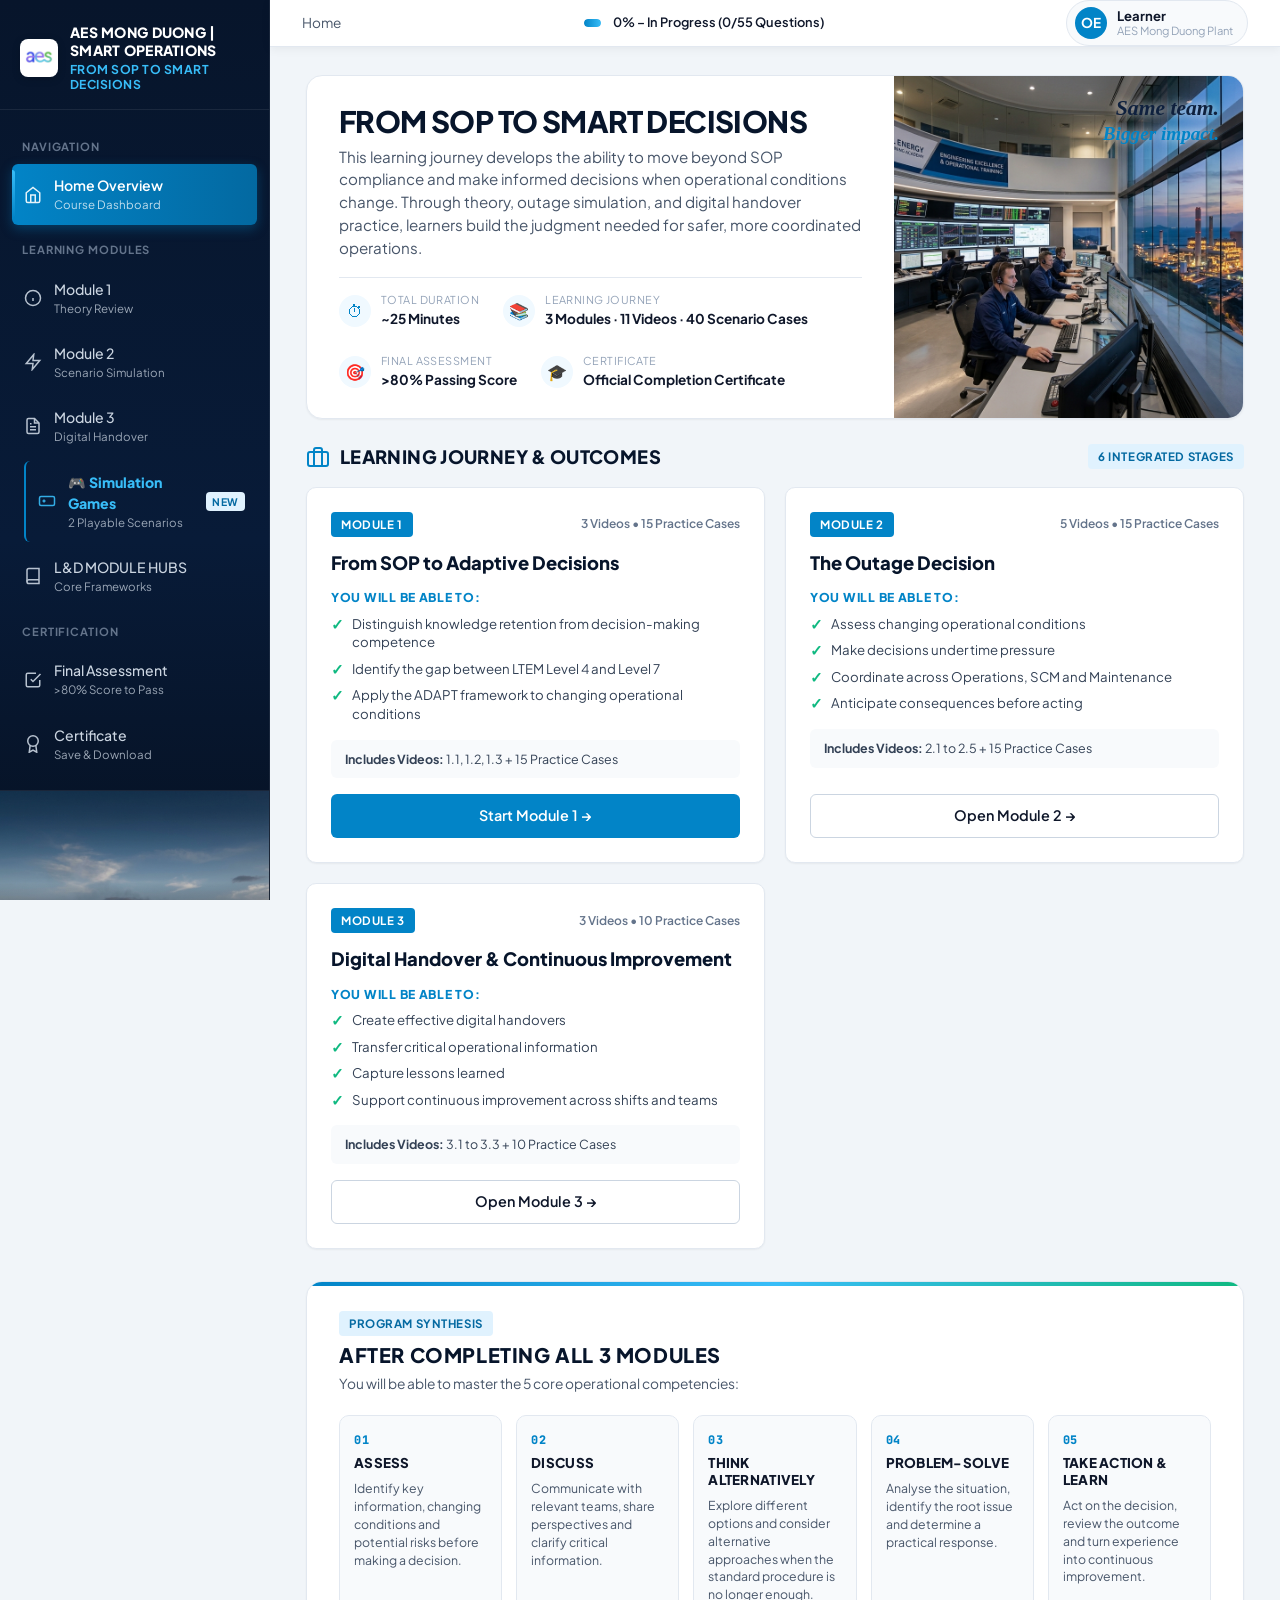
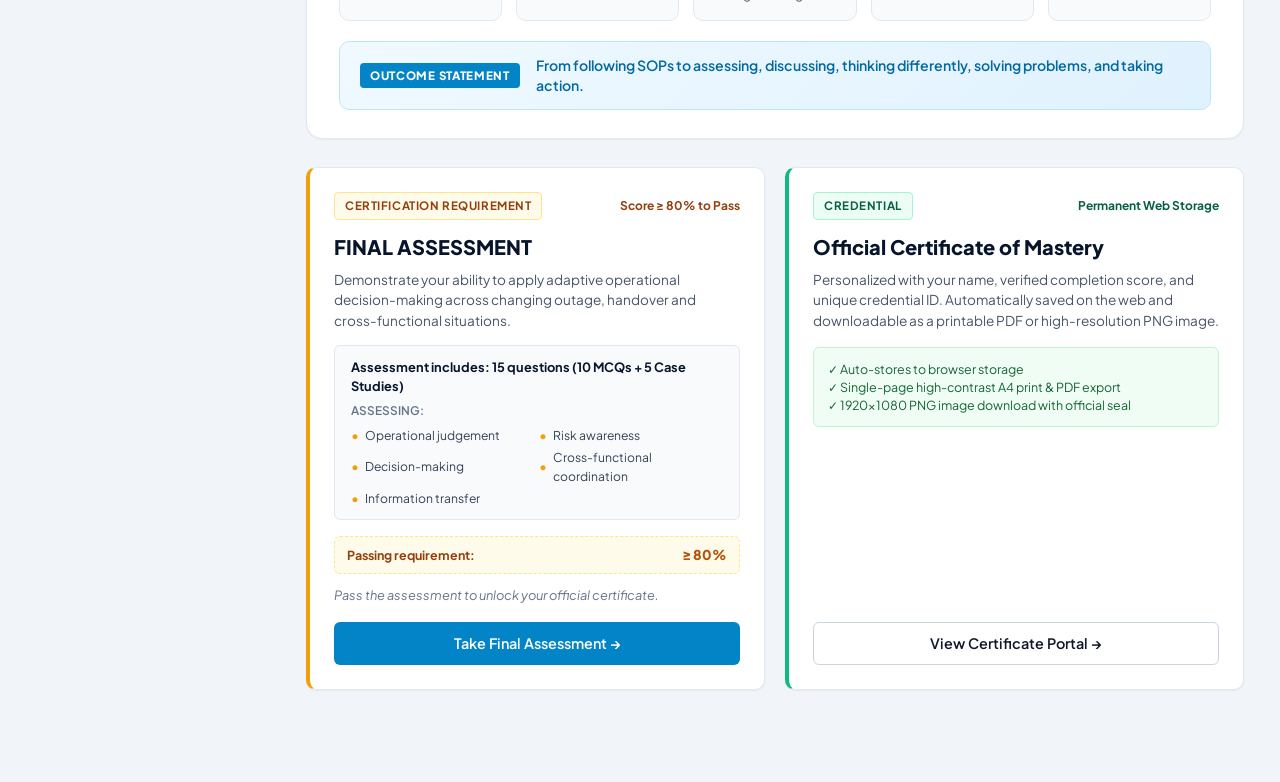
==== commit c0c99d27: "Add playable Operational Simulation Games page under Module 3 (Stage 1 & Stage 2)" ====
--- a/index.html
+++ b/index.html
@@ -117,6 +117,23 @@
           <span class="nav-status-icon"></span>
         </a>
 
+        <!-- Nested Simulation Games under Module 3 -->
+        <a href="simulation-games.html" class="nav-item" id="nav-simulations" style="margin-left: 12px; border-left: 2px solid #0284C7;">
+          <div class="nav-item-left">
+            <span class="nav-icon" style="color: #38BDF8;">
+              <svg width="18" height="18" viewBox="0 0 24 24" fill="none" stroke="currentColor" stroke-width="2">
+                <rect x="2" y="6" width="20" height="12" rx="2"></rect>
+                <path d="M6 12h4m-2-2v4m7-2h.01m3 0h.01"></path>
+              </svg>
+            </span>
+            <div class="nav-item-text">
+              <span style="font-weight: 800; color: #38BDF8;">🎮 Simulation Games</span>
+              <span class="nav-item-sub">2 Playable Scenarios</span>
+            </div>
+          </div>
+          <span class="badge badge-primary" style="font-size: 0.65rem; padding: 2px 6px;">NEW</span>
+        </a>
+
         <a href="ld-hub.html" class="nav-item" id="nav-ld-hub">
           <div class="nav-item-left">
             <span class="nav-icon">
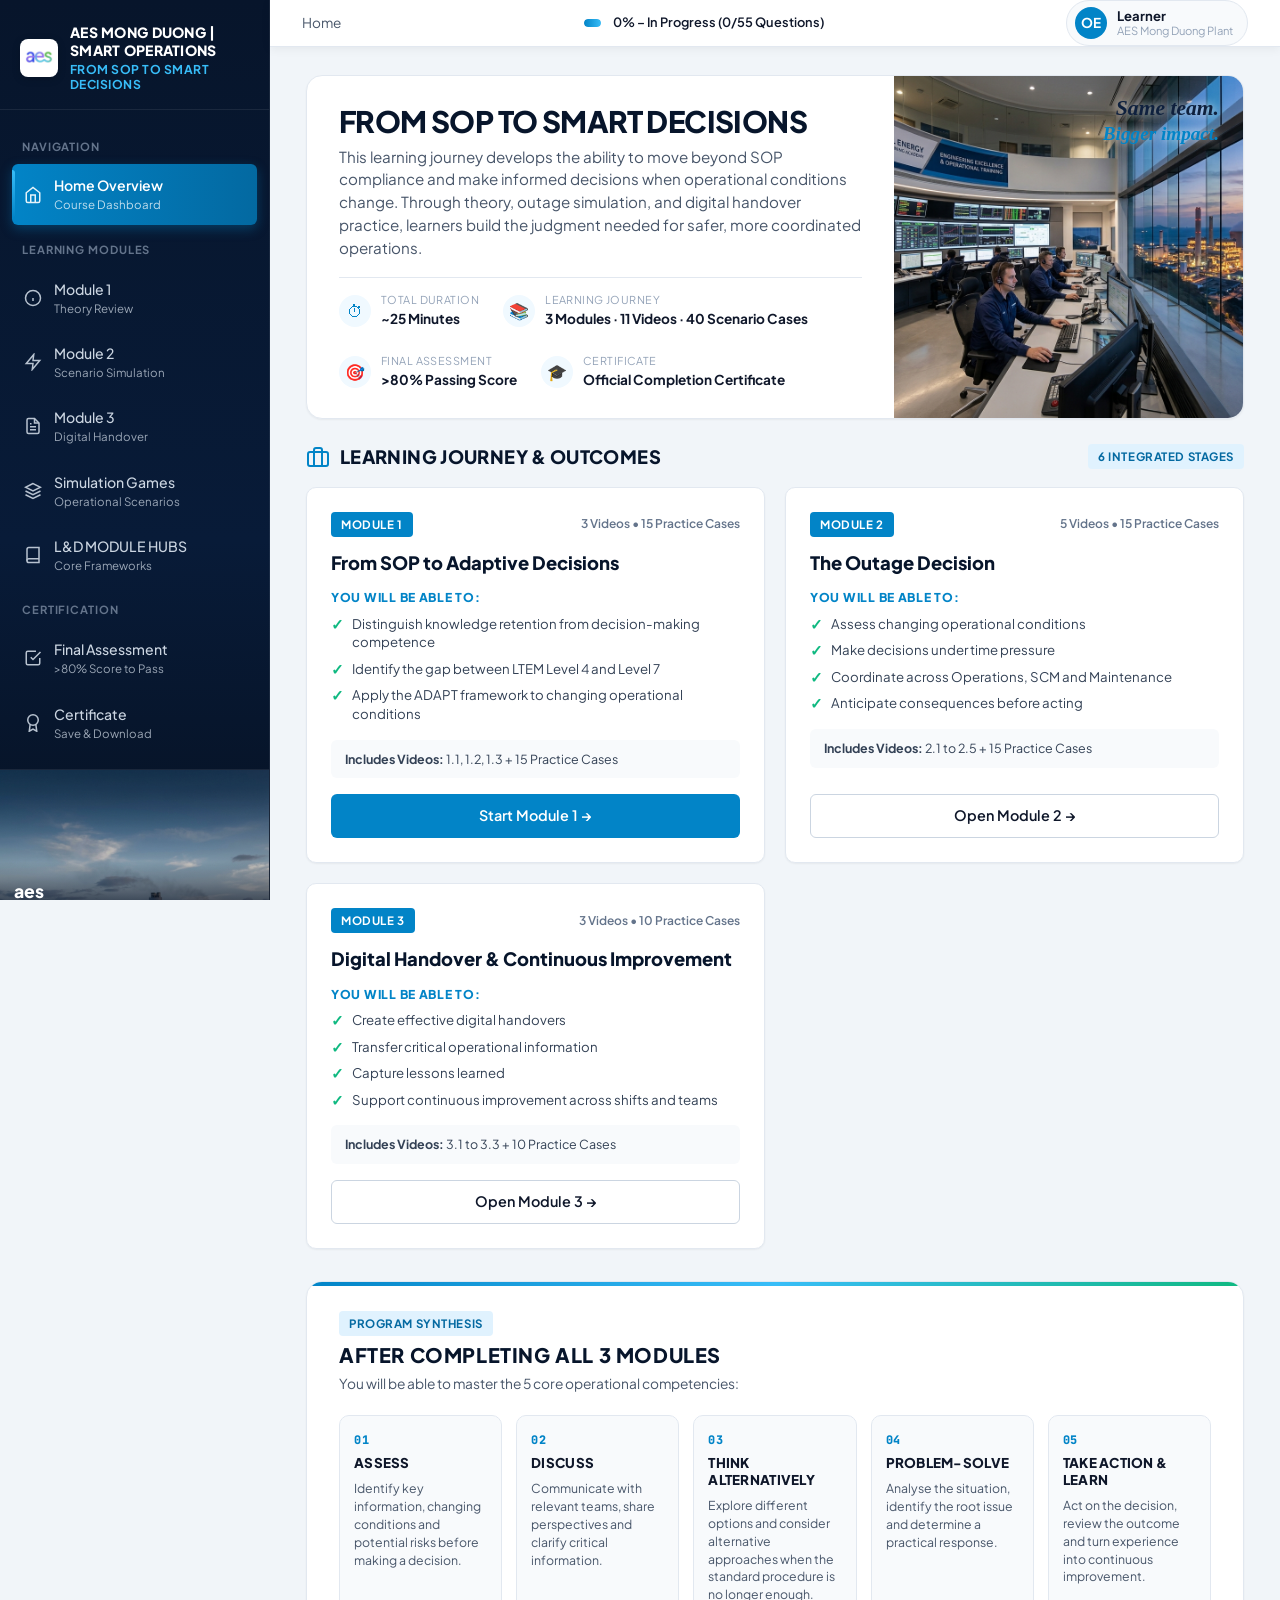
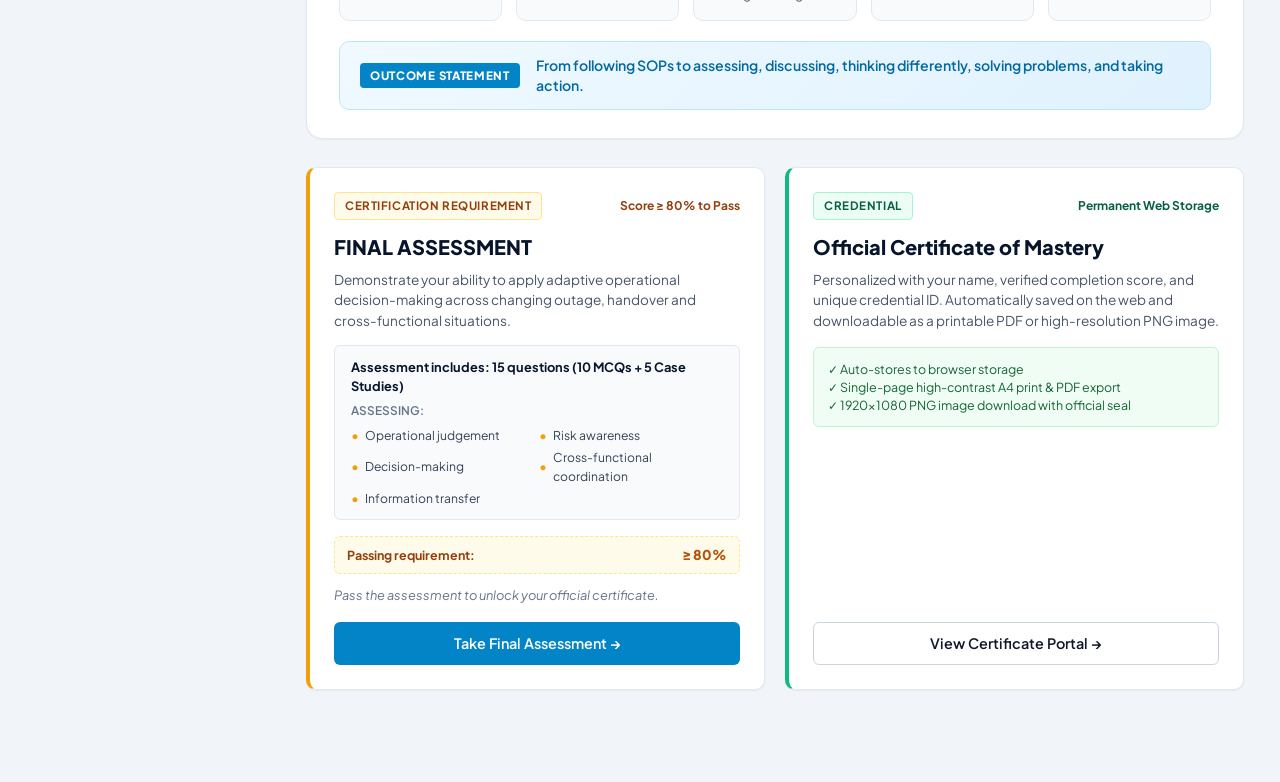
==== commit 2be9854a: "Remove color hints from decision cards and standardize Simulation Games sidebar nav item" ====
--- a/index.html
+++ b/index.html
@@ -117,21 +117,22 @@
           <span class="nav-status-icon"></span>
         </a>
 
-        <!-- Nested Simulation Games under Module 3 -->
-        <a href="simulation-games.html" class="nav-item" id="nav-simulations" style="margin-left: 12px; border-left: 2px solid #0284C7;">
-          <div class="nav-item-left">
-            <span class="nav-icon" style="color: #38BDF8;">
-              <svg width="18" height="18" viewBox="0 0 24 24" fill="none" stroke="currentColor" stroke-width="2">
-                <rect x="2" y="6" width="20" height="12" rx="2"></rect>
-                <path d="M6 12h4m-2-2v4m7-2h.01m3 0h.01"></path>
-              </svg>
-            </span>
-            <div class="nav-item-text">
-              <span style="font-weight: 800; color: #38BDF8;">🎮 Simulation Games</span>
-              <span class="nav-item-sub">2 Playable Scenarios</span>
-            </div>
-          </div>
-          <span class="badge badge-primary" style="font-size: 0.65rem; padding: 2px 6px;">NEW</span>
+        <!-- Simulation Games under Module 3 -->
+        <a href="simulation-games.html" class="nav-item" id="nav-simulations">
+          <div class="nav-item-left">
+            <span class="nav-icon">
+              <svg width="18" height="18" viewBox="0 0 24 24" fill="none" stroke="currentColor" stroke-width="2">
+                <polygon points="12 2 2 7 12 12 22 7 12 2"></polygon>
+                <polyline points="2 17 12 22 22 17"></polyline>
+                <polyline points="2 12 12 17 22 12"></polyline>
+              </svg>
+            </span>
+            <div class="nav-item-text">
+              <span>Simulation Games</span>
+              <span class="nav-item-sub">Operational Scenarios</span>
+            </div>
+          </div>
+          <span class="nav-status-icon"></span>
         </a>
 
         <a href="ld-hub.html" class="nav-item" id="nav-ld-hub">
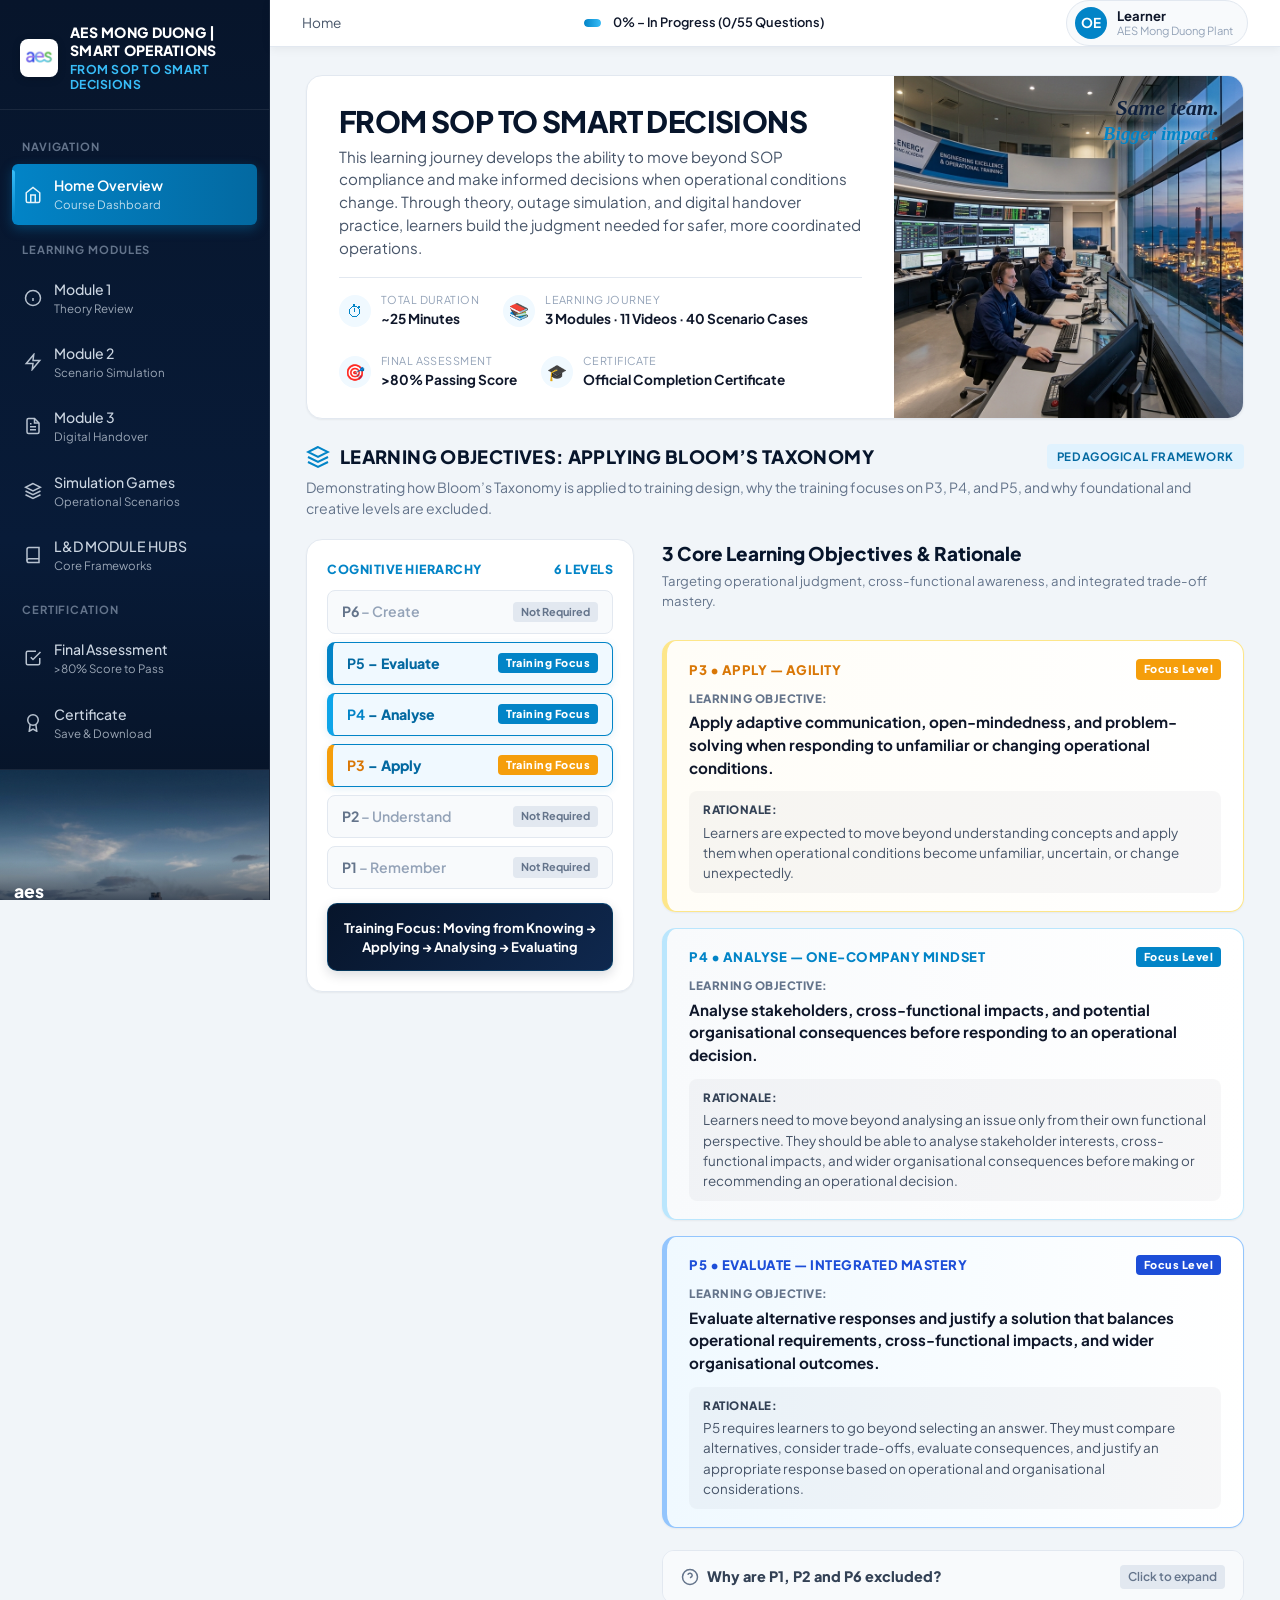
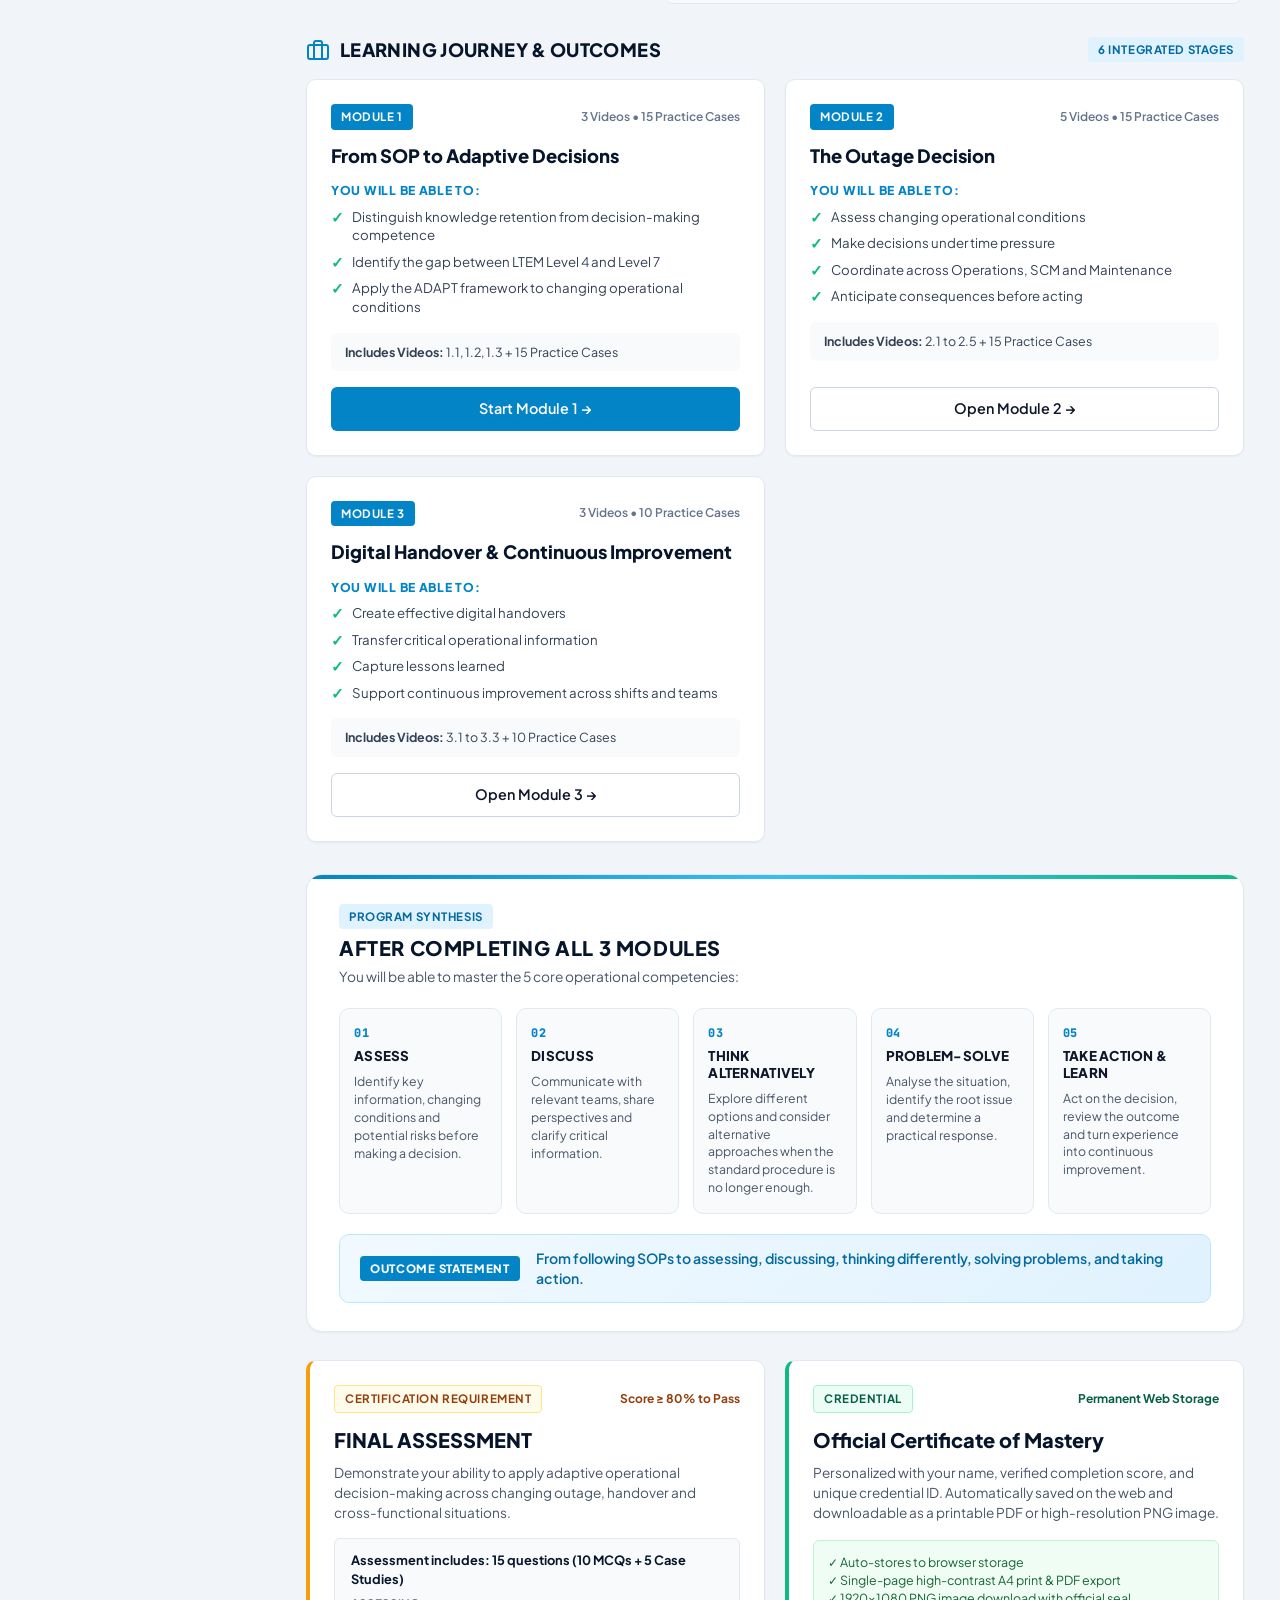
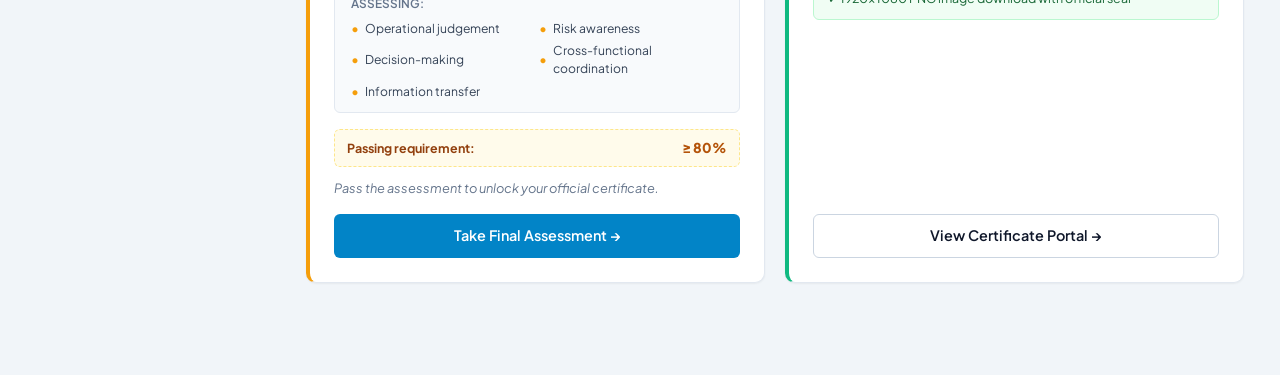
==== commit 45e61b69: "Add Learning Objectives: Applying Bloom's Taxonomy section to homepage" ====
--- a/index.html
+++ b/index.html
@@ -287,6 +287,190 @@
           </div>
         </div>
 
+        <!-- ====================================================================
+             LEARNING OBJECTIVES: APPLYING BLOOM'S TAXONOMY
+             ==================================================================== -->
+        <div class="section-wrapper" id="bloom-taxonomy-section" style="margin-bottom: 32px;">
+          <div class="section-header-row">
+            <div class="section-title-wrap">
+              <svg class="section-title-icon" viewBox="0 0 24 24" fill="none" stroke="currentColor" stroke-width="2">
+                <path d="M12 2L2 7l10 5 10-5-10-5z"></path>
+                <path d="M2 17l10 5 10-5"></path>
+                <path d="M2 12l10 5 10-5"></path>
+              </svg>
+              <h2 class="section-title-h2">LEARNING OBJECTIVES: APPLYING BLOOM’S TAXONOMY</h2>
+            </div>
+            <span class="badge badge-primary">Pedagogical Framework</span>
+          </div>
+          <p style="font-size: 0.88rem; color: #64748B; margin: -10px 0 20px 0; line-height: 1.5;">
+            Demonstrating how Bloom’s Taxonomy is applied to training design, why the training focuses on P3, P4, and P5, and why foundational and creative levels are excluded.
+          </p>
+
+          <div class="bloom-section-layout">
+            
+            <!-- LEFT COLUMN: 35% Visual of Bloom's Taxonomy -->
+            <div class="bloom-pyramid-wrap">
+              <div style="font-size: 0.78rem; font-weight: 800; color: #0284C7; text-transform: uppercase; letter-spacing: 0.5px; margin-bottom: 12px; display: flex; align-items: center; justify-content: space-between;">
+                <span>Cognitive Hierarchy</span>
+                <span>6 Levels</span>
+              </div>
+
+              <!-- P6: Excluded (Top) -->
+              <div class="bloom-tier-item bloom-tier-neutral">
+                <div>
+                  <strong style="color: #64748B;">P6</strong> – Create
+                </div>
+                <span class="bloom-tier-badge-excluded">Not Required</span>
+              </div>
+
+              <!-- P5: Focus -->
+              <div class="bloom-tier-item bloom-tier-highlight tier-p5">
+                <div>
+                  <strong style="color: #0369A1;">P5</strong> – Evaluate
+                </div>
+                <span class="bloom-tier-badge-focus">Training Focus</span>
+              </div>
+
+              <!-- P4: Focus -->
+              <div class="bloom-tier-item bloom-tier-highlight tier-p4">
+                <div>
+                  <strong style="color: #0284C7;">P4</strong> – Analyse
+                </div>
+                <span class="bloom-tier-badge-focus">Training Focus</span>
+              </div>
+
+              <!-- P3: Focus -->
+              <div class="bloom-tier-item bloom-tier-highlight tier-p3">
+                <div>
+                  <strong style="color: #D97706;">P3</strong> – Apply
+                </div>
+                <span class="bloom-tier-badge-focus badge-amber">Training Focus</span>
+              </div>
+
+              <!-- P2: Excluded -->
+              <div class="bloom-tier-item bloom-tier-neutral">
+                <div>
+                  <strong style="color: #64748B;">P2</strong> – Understand
+                </div>
+                <span class="bloom-tier-badge-excluded">Not Required</span>
+              </div>
+
+              <!-- P1: Excluded (Base) -->
+              <div class="bloom-tier-item bloom-tier-neutral" style="margin-bottom: 0;">
+                <div>
+                  <strong style="color: #64748B;">P1</strong> – Remember
+                </div>
+                <span class="bloom-tier-badge-excluded">Not Required</span>
+              </div>
+
+              <!-- Focus Statement Underneath -->
+              <div class="bloom-focus-statement">
+                Training Focus: Moving from Knowing → Applying → Analysing → Evaluating
+              </div>
+            </div>
+
+            <!-- RIGHT COLUMN: 65% 3 Core Learning Objectives & Rationale -->
+            <div class="bloom-objectives-wrap">
+              <div>
+                <h3 style="font-size: 1.18rem; font-weight: 800; color: #07152B; margin: 0 0 4px 0;">
+                  3 Core Learning Objectives & Rationale
+                </h3>
+                <div style="font-size: 0.82rem; color: #64748B; margin-bottom: 14px;">
+                  Targeting operational judgment, cross-functional awareness, and integrated trade-off mastery.
+                </div>
+              </div>
+
+              <!-- Card P3: Apply -->
+              <div class="bloom-objective-card bloom-card-p3">
+                <div class="bloom-card-header">
+                  <span class="bloom-level-tag">P3 • APPLY — Agility</span>
+                  <span class="bloom-tier-badge-focus badge-amber">Focus Level</span>
+                </div>
+                <div class="bloom-label-tag">Learning Objective:</div>
+                <div class="bloom-obj-text">
+                  Apply adaptive communication, open-mindedness, and problem-solving when responding to unfamiliar or changing operational conditions.
+                </div>
+                <div class="bloom-rationale-box">
+                  <div class="bloom-rationale-title">Rationale:</div>
+                  Learners are expected to move beyond understanding concepts and apply them when operational conditions become unfamiliar, uncertain, or change unexpectedly.
+                </div>
+              </div>
+
+              <!-- Card P4: Analyse -->
+              <div class="bloom-objective-card bloom-card-p4">
+                <div class="bloom-card-header">
+                  <span class="bloom-level-tag">P4 • ANALYSE — One-Company Mindset</span>
+                  <span class="bloom-tier-badge-focus">Focus Level</span>
+                </div>
+                <div class="bloom-label-tag">Learning Objective:</div>
+                <div class="bloom-obj-text">
+                  Analyse stakeholders, cross-functional impacts, and potential organisational consequences before responding to an operational decision.
+                </div>
+                <div class="bloom-rationale-box">
+                  <div class="bloom-rationale-title">Rationale:</div>
+                  Learners need to move beyond analysing an issue only from their own functional perspective. They should be able to analyse stakeholder interests, cross-functional impacts, and wider organisational consequences before making or recommending an operational decision.
+                </div>
+              </div>
+
+              <!-- Card P5: Evaluate -->
+              <div class="bloom-objective-card bloom-card-p5">
+                <div class="bloom-card-header">
+                  <span class="bloom-level-tag">P5 • EVALUATE — Integrated Mastery</span>
+                  <span class="bloom-tier-badge-focus badge-blue">Focus Level</span>
+                </div>
+                <div class="bloom-label-tag">Learning Objective:</div>
+                <div class="bloom-obj-text">
+                  Evaluate alternative responses and justify a solution that balances operational requirements, cross-functional impacts, and wider organisational outcomes.
+                </div>
+                <div class="bloom-rationale-box">
+                  <div class="bloom-rationale-title">Rationale:</div>
+                  P5 requires learners to go beyond selecting an answer. They must compare alternatives, consider trade-offs, evaluate consequences, and justify an appropriate response based on operational and organisational considerations.
+                </div>
+              </div>
+
+              <!-- ACCORDION: WHY ARE P1, P2 AND P6 EXCLUDED? -->
+              <details class="bloom-accordion">
+                <summary class="bloom-accordion-summary">
+                  <span style="display: flex; align-items: center; gap: 8px;">
+                    <svg width="18" height="18" viewBox="0 0 24 24" fill="none" stroke="currentColor" stroke-width="2" style="color: #64748B;">
+                      <circle cx="12" cy="12" r="10"></circle>
+                      <path d="M9.09 9a3 3 0 0 1 5.83 1c0 2-3 3-3 3"></path>
+                      <line x1="12" y1="17" x2="12.01" y2="17"></line>
+                    </svg>
+                    Why are P1, P2 and P6 excluded?
+                  </span>
+                  <span class="bloom-accordion-toggle-hint">Click to expand</span>
+                </summary>
+                <div class="bloom-accordion-body">
+                  <div class="bloom-excluded-item">
+                    <div class="bloom-excluded-title">
+                      <span>P1 – Remember</span>
+                      <span class="bloom-tier-badge-excluded">Not Required</span>
+                    </div>
+                    <p style="margin: 0;">Already achieved a 100% benchmark through regular competency assessments.</p>
+                  </div>
+                  <div class="bloom-excluded-item">
+                    <div class="bloom-excluded-title">
+                      <span>P2 – Understand</span>
+                      <span class="bloom-tier-badge-excluded">Not Required</span>
+                    </div>
+                    <p style="margin: 0;">Learners already understand the organisation’s required standards, procedures, and expected behaviours.</p>
+                  </div>
+                  <div class="bloom-excluded-item">
+                    <div class="bloom-excluded-title">
+                      <span>P6 – Create</span>
+                      <span class="bloom-tier-badge-excluded">Not Required</span>
+                    </div>
+                    <p style="margin: 0;">The training focuses on resolving operational situations within established safety and procedural boundaries, rather than creating new procedures outside controlled processes.</p>
+                  </div>
+                </div>
+              </details>
+
+            </div>
+
+          </div>
+        </div>
+
         <!-- Course Curriculum Roadmap -->
         <div class="section-wrapper">
           <div class="section-header-row">
--- a/css/main.css
+++ b/css/main.css
@@ -1077,3 +1077,281 @@
     transition-duration: 0.01ms !important;
   }
 }
+
+/* ==========================================================================
+   BLOOM'S TAXONOMY SECTION STYLES
+   ========================================================================== */
+.bloom-section-layout {
+  display: grid;
+  grid-template-columns: 35% 1fr;
+  gap: 28px;
+  align-items: start;
+}
+
+@media (max-width: 960px) {
+  .bloom-section-layout {
+    grid-template-columns: 1fr;
+  }
+}
+
+/* Left Column: Visual Stack */
+.bloom-pyramid-wrap {
+  background: var(--color-bg-surface);
+  border: 1px solid var(--color-border-light);
+  border-radius: var(--radius-lg);
+  padding: 20px;
+  box-shadow: var(--shadow-sm);
+}
+
+.bloom-tier-item {
+  display: flex;
+  align-items: center;
+  justify-content: space-between;
+  padding: 10px 14px;
+  margin-bottom: 8px;
+  border-radius: 8px;
+  transition: all 0.2s ease;
+  font-size: 0.88rem;
+}
+
+/* Highlighted Tiers (P3, P4, P5) */
+.bloom-tier-highlight {
+  background: #F0F9FF;
+  border: 1.5px solid #0284C7;
+  color: #0369A1;
+  font-weight: 800;
+  box-shadow: 0 2px 8px rgba(2, 132, 199, 0.12);
+}
+
+.bloom-tier-highlight.tier-p5 {
+  border-left: 6px solid #0284C7;
+}
+.bloom-tier-highlight.tier-p4 {
+  border-left: 6px solid #0EA5E9;
+}
+.bloom-tier-highlight.tier-p3 {
+  border-left: 6px solid #F59E0B;
+}
+
+/* Neutral / Excluded Tiers (P1, P2, P6) */
+.bloom-tier-neutral {
+  background: #F8FAFC;
+  border: 1px solid #E2E8F0;
+  color: #94A3B8;
+  font-weight: 600;
+}
+
+.bloom-tier-badge-focus {
+  background: #0284C7;
+  color: #FFFFFF;
+  font-size: 0.68rem;
+  font-weight: 800;
+  padding: 2px 8px;
+  border-radius: 4px;
+  letter-spacing: 0.5px;
+}
+
+.bloom-tier-badge-focus.badge-amber {
+  background: #F59E0B;
+}
+
+.bloom-tier-badge-excluded {
+  background: #E2E8F0;
+  color: #64748B;
+  font-size: 0.68rem;
+  font-weight: 700;
+  padding: 2px 8px;
+  border-radius: 4px;
+}
+
+.bloom-focus-statement {
+  background: linear-gradient(135deg, #07152B 0%, #0F284E 100%);
+  color: #FFFFFF;
+  padding: 14px 16px;
+  border-radius: 10px;
+  margin-top: 14px;
+  font-size: 0.82rem;
+  font-weight: 700;
+  text-align: center;
+  border: 1px solid rgba(2, 132, 199, 0.3);
+  box-shadow: 0 4px 12px rgba(7, 21, 43, 0.15);
+  line-height: 1.45;
+}
+
+/* Right Column: Cards */
+.bloom-objectives-wrap {
+  display: flex;
+  flex-direction: column;
+  gap: 16px;
+}
+
+.bloom-objective-card {
+  background: #FFFFFF;
+  border: 1.5px solid #E2E8F0;
+  border-radius: 14px;
+  padding: 18px 22px;
+  box-shadow: var(--shadow-sm);
+  transition: all 0.25s ease;
+  position: relative;
+}
+
+.bloom-objective-card:hover {
+  transform: translateY(-2px);
+  box-shadow: 0 8px 20px rgba(15, 23, 42, 0.08);
+}
+
+.bloom-card-p3 {
+  border-left: 5px solid #F59E0B;
+  border-color: #FDE68A;
+  background: linear-gradient(to right, #FFFDF7 0%, #FFFFFF 100%);
+}
+
+.bloom-card-p4 {
+  border-left: 5px solid #0EA5E9;
+  border-color: #BAE6FD;
+  background: linear-gradient(to right, #F8FAFC 0%, #FFFFFF 100%);
+}
+
+.bloom-card-p5 {
+  border-left: 5px solid #0284C7;
+  border-color: #93C5FD;
+  background: linear-gradient(to right, #F0F9FF 0%, #FFFFFF 100%);
+}
+
+.bloom-card-header {
+  display: flex;
+  align-items: center;
+  justify-content: space-between;
+  margin-bottom: 10px;
+}
+
+.bloom-level-tag {
+  font-size: 0.82rem;
+  font-weight: 900;
+  letter-spacing: 0.5px;
+  text-transform: uppercase;
+}
+
+.bloom-card-p3 .bloom-level-tag { color: #D97706; }
+.bloom-card-p4 .bloom-level-tag { color: #0284C7; }
+.bloom-card-p5 .bloom-level-tag { color: #1D4ED8; }
+
+.bloom-tier-badge-focus.badge-blue {
+  background: #1D4ED8;
+}
+
+.bloom-label-tag {
+  font-size: 0.72rem;
+  font-weight: 800;
+  text-transform: uppercase;
+  letter-spacing: 0.5px;
+  color: #64748B;
+  margin-bottom: 4px;
+}
+
+.bloom-obj-text {
+  font-size: 0.95rem;
+  font-weight: 700;
+  color: #0F172A;
+  line-height: 1.5;
+  margin-bottom: 12px;
+}
+
+.bloom-rationale-box {
+  background: rgba(15, 23, 42, 0.03);
+  border-radius: 8px;
+  padding: 10px 14px;
+  font-size: 0.84rem;
+  color: #475569;
+  line-height: 1.5;
+}
+
+.bloom-rationale-title {
+  font-size: 0.72rem;
+  font-weight: 800;
+  text-transform: uppercase;
+  letter-spacing: 0.5px;
+  color: #334155;
+  margin-bottom: 4px;
+}
+
+.bloom-rationale-box strong {
+  color: #0F172A;
+}
+
+/* Accordion */
+.bloom-accordion {
+  background: #FFFFFF;
+  border: 1px solid #E2E8F0;
+  border-radius: 12px;
+  margin-top: 6px;
+  overflow: hidden;
+  transition: all 0.25s ease;
+}
+
+.bloom-accordion-summary {
+  padding: 14px 18px;
+  font-weight: 800;
+  font-size: 0.9rem;
+  color: #334155;
+  cursor: pointer;
+  display: flex;
+  align-items: center;
+  justify-content: space-between;
+  user-select: none;
+  background: #F8FAFC;
+  list-style: none;
+}
+
+.bloom-accordion-summary::-webkit-details-marker {
+  display: none;
+}
+
+.bloom-accordion-summary:hover {
+  background: #F1F5F9;
+  color: #0284C7;
+}
+
+.bloom-accordion-toggle-hint {
+  font-size: 0.75rem;
+  font-weight: 600;
+  color: #64748B;
+  background: #E2E8F0;
+  padding: 3px 8px;
+  border-radius: 4px;
+  transition: all 0.2s ease;
+}
+
+.bloom-accordion[open] .bloom-accordion-toggle-hint {
+  content: "Click to collapse";
+}
+
+.bloom-accordion-body {
+  padding: 16px 18px;
+  display: grid;
+  grid-template-columns: repeat(auto-fit, minmax(240px, 1fr));
+  gap: 12px;
+  background: #FFFFFF;
+  border-top: 1px solid #E2E8F0;
+}
+
+.bloom-excluded-item {
+  background: #F8FAFC;
+  border: 1px solid #E2E8F0;
+  border-radius: 8px;
+  padding: 12px 14px;
+  font-size: 0.82rem;
+  color: #64748B;
+  line-height: 1.45;
+}
+
+.bloom-excluded-title {
+  font-weight: 800;
+  color: #475569;
+  margin-bottom: 6px;
+  font-size: 0.85rem;
+  display: flex;
+  align-items: center;
+  justify-content: space-between;
+}
+
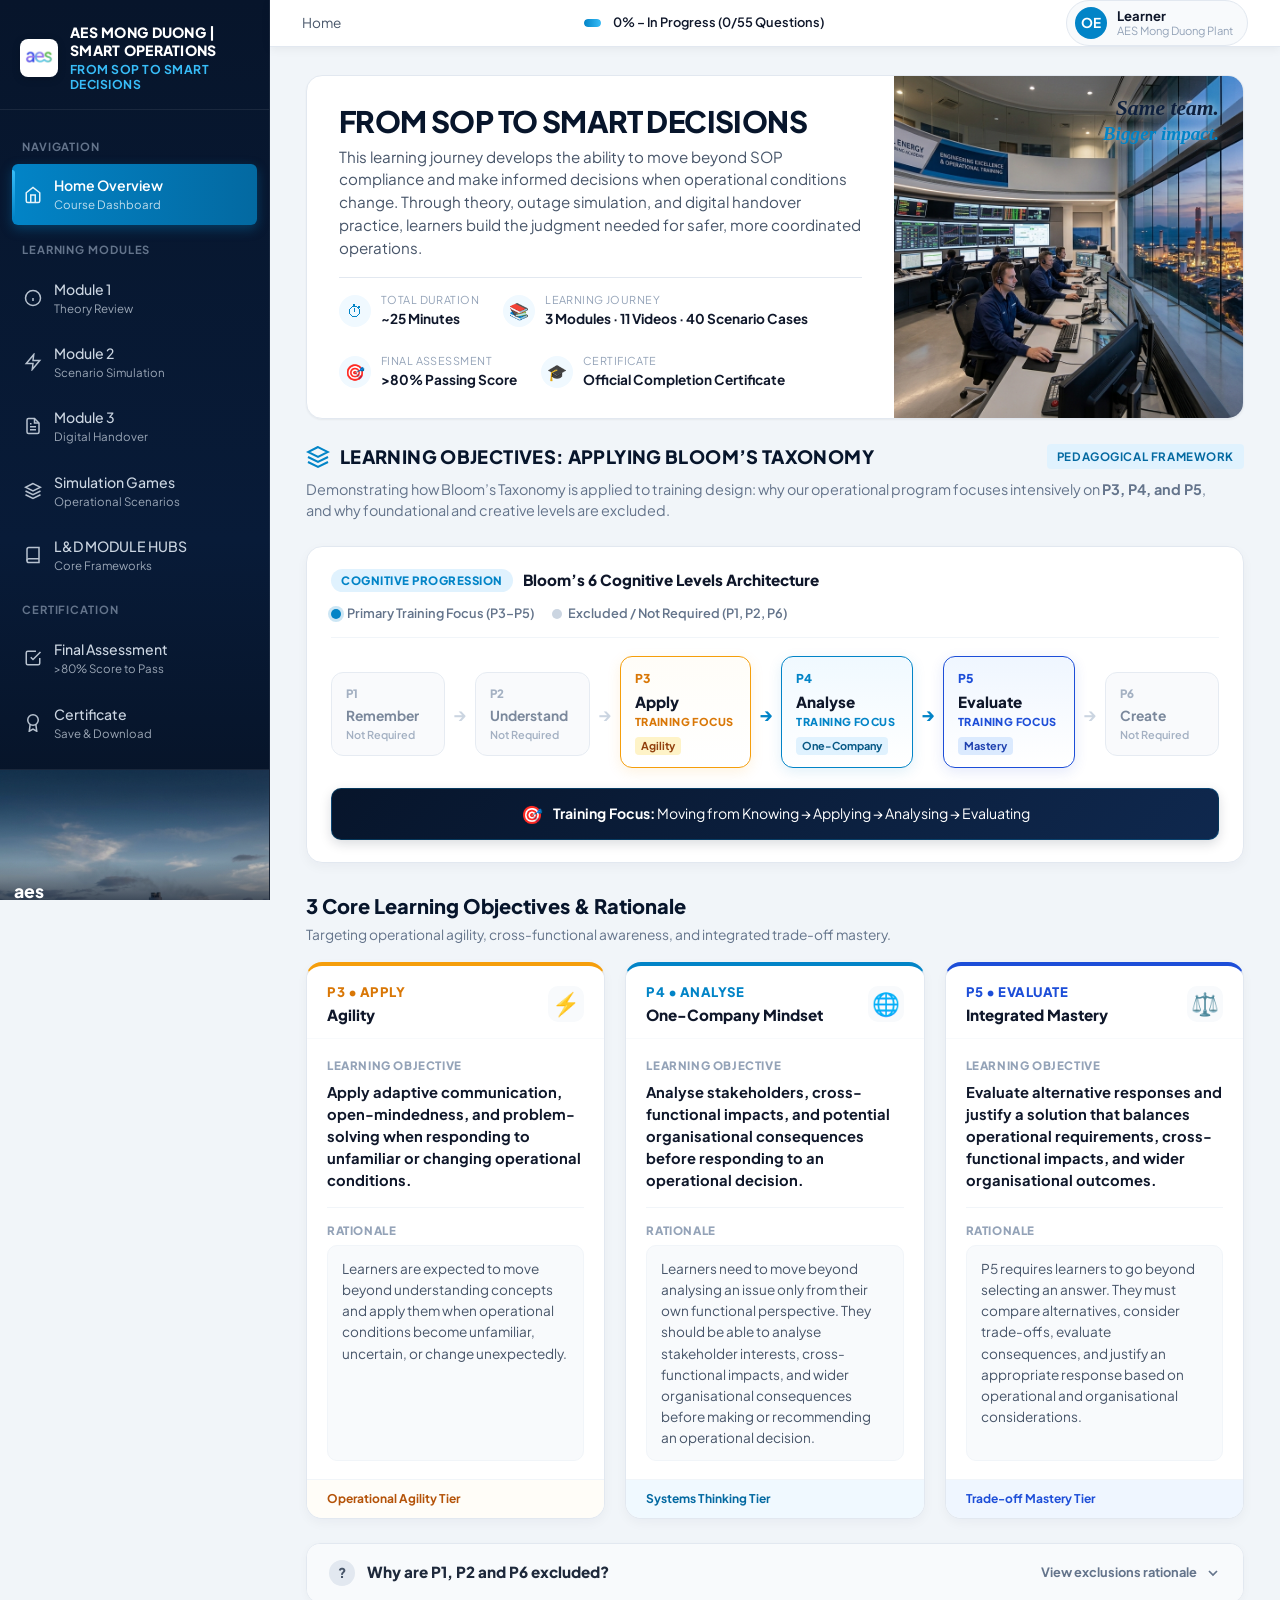
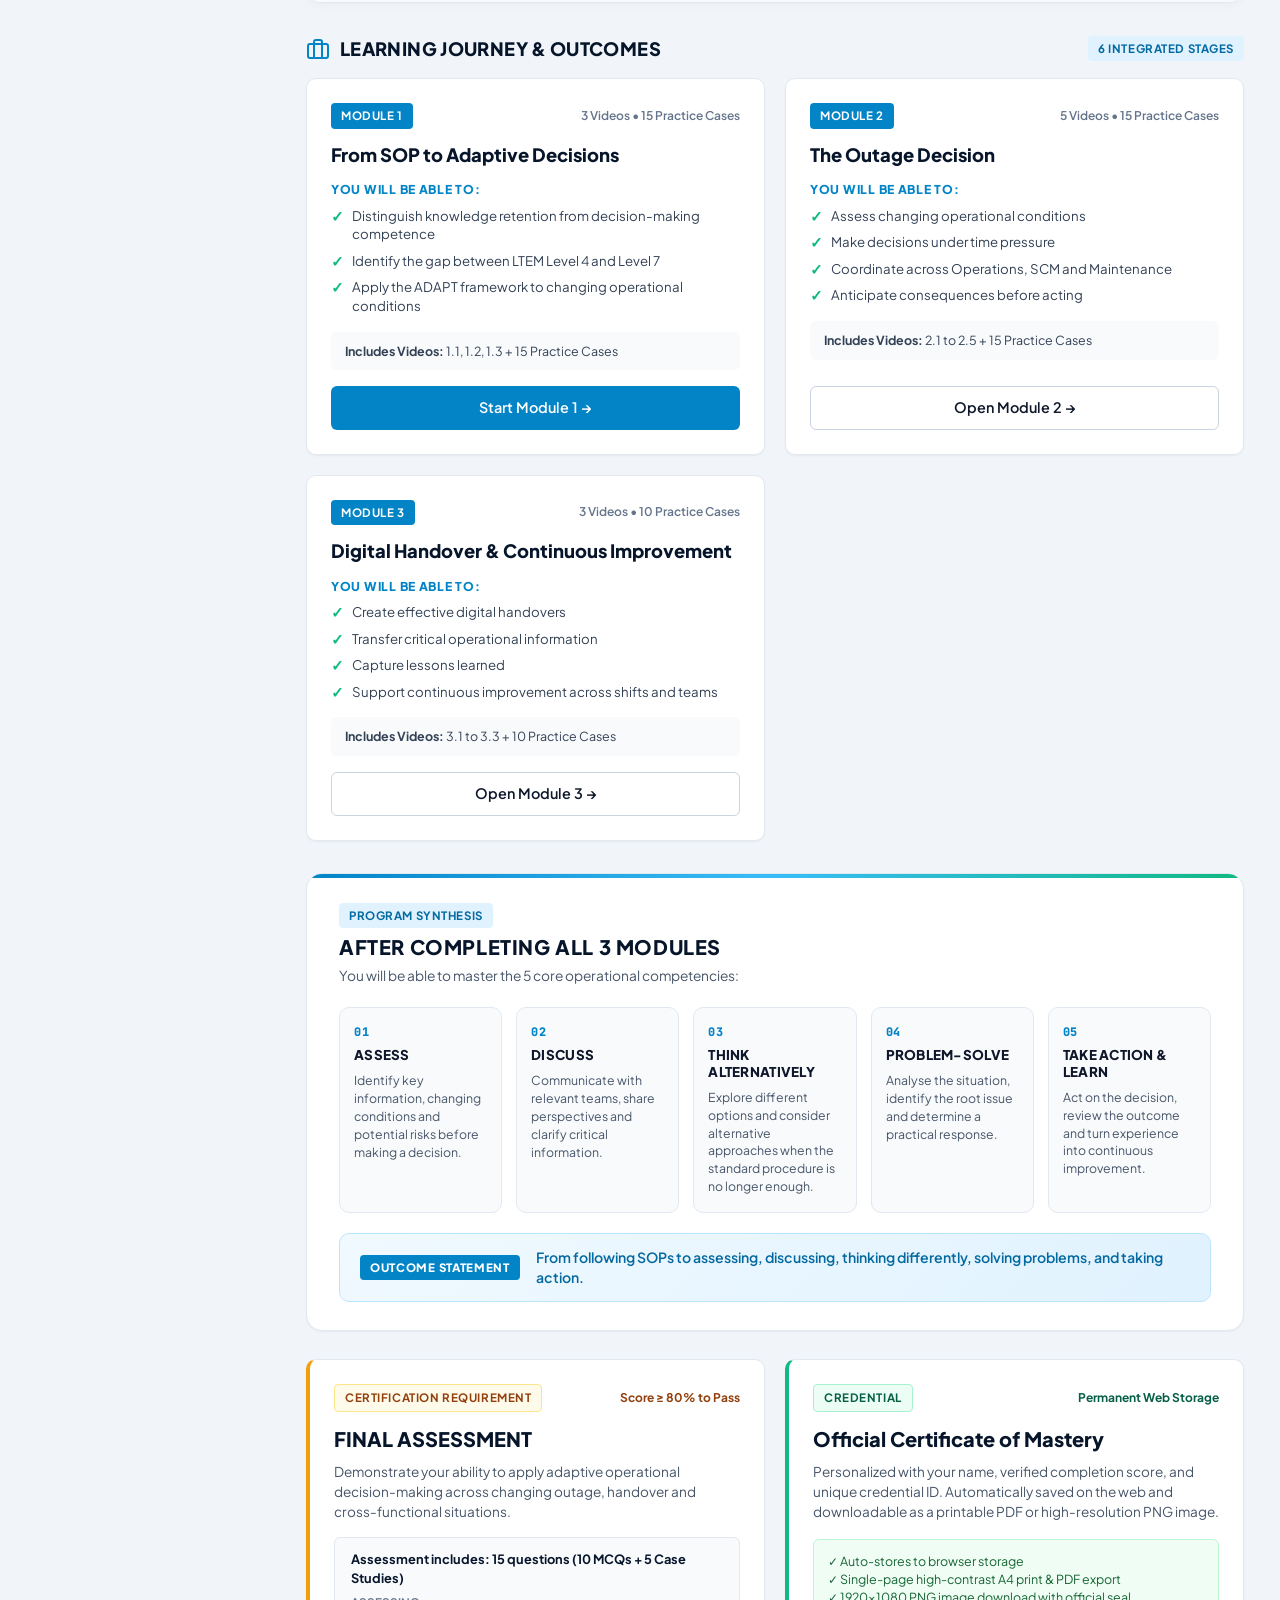
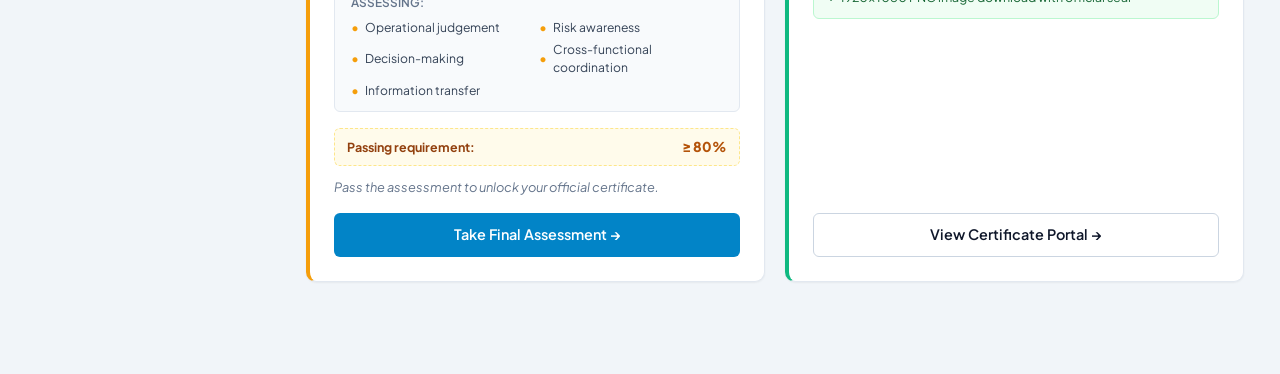
==== commit 67f1df80: "Redesign Bloom's Taxonomy section with balanced horizontal progression and 3-card grid" ====
--- a/index.html
+++ b/index.html
@@ -290,8 +290,10 @@
         <!-- ====================================================================
              LEARNING OBJECTIVES: APPLYING BLOOM'S TAXONOMY
              ==================================================================== -->
-        <div class="section-wrapper" id="bloom-taxonomy-section" style="margin-bottom: 32px;">
-          <div class="section-header-row">
+        <div class="section-wrapper bloom-section-container" id="bloom-taxonomy-section" style="margin-bottom: 32px;">
+          
+          <!-- Section Header -->
+          <div class="section-header-row" style="margin-bottom: 8px;">
             <div class="section-title-wrap">
               <svg class="section-title-icon" viewBox="0 0 24 24" fill="none" stroke="currentColor" stroke-width="2">
                 <path d="M12 2L2 7l10 5 10-5-10-5z"></path>
@@ -302,173 +304,251 @@
             </div>
             <span class="badge badge-primary">Pedagogical Framework</span>
           </div>
-          <p style="font-size: 0.88rem; color: #64748B; margin: -10px 0 20px 0; line-height: 1.5;">
-            Demonstrating how Bloom’s Taxonomy is applied to training design, why the training focuses on P3, P4, and P5, and why foundational and creative levels are excluded.
+          <p style="font-size: 0.9rem; color: #64748B; margin: 0 0 24px 0; line-height: 1.5; max-width: 900px;">
+            Demonstrating how Bloom’s Taxonomy is applied to training design: why our operational program focuses intensively on <strong>P3, P4, and P5</strong>, and why foundational and creative levels are excluded.
           </p>
 
-          <div class="bloom-section-layout">
+          <!-- 1. Visual Cognitive Progression Pathway (Horizontal 6-Level Flow) -->
+          <div class="bloom-pathway-card">
+            <div class="bloom-pathway-header">
+              <div class="bloom-pathway-title">
+                <span class="bloom-pathway-pill">COGNITIVE PROGRESSION</span>
+                <span>Bloom’s 6 Cognitive Levels Architecture</span>
+              </div>
+              <div class="bloom-pathway-legend">
+                <span class="legend-item"><span class="legend-dot focus-dot"></span> Primary Training Focus (P3–P5)</span>
+                <span class="legend-item"><span class="legend-dot excluded-dot"></span> Excluded / Not Required (P1, P2, P6)</span>
+              </div>
+            </div>
+
+            <!-- The 6 Stepper Tiers -->
+            <div class="bloom-steps-track">
+              
+              <!-- P1 -->
+              <div class="bloom-step-node bloom-step-excluded">
+                <div class="bloom-step-badge">P1</div>
+                <div class="bloom-step-content">
+                  <div class="bloom-step-name">Remember</div>
+                  <div class="bloom-step-status">Not Required</div>
+                </div>
+              </div>
+
+              <div class="bloom-step-arrow">→</div>
+
+              <!-- P2 -->
+              <div class="bloom-step-node bloom-step-excluded">
+                <div class="bloom-step-badge">P2</div>
+                <div class="bloom-step-content">
+                  <div class="bloom-step-name">Understand</div>
+                  <div class="bloom-step-status">Not Required</div>
+                </div>
+              </div>
+
+              <div class="bloom-step-arrow">→</div>
+
+              <!-- P3 (Focus) -->
+              <div class="bloom-step-node bloom-step-focus step-p3">
+                <div class="bloom-step-badge">P3</div>
+                <div class="bloom-step-content">
+                  <div class="bloom-step-name">Apply</div>
+                  <div class="bloom-step-status focus-text">Training Focus</div>
+                </div>
+                <div class="bloom-step-subtag">Agility</div>
+              </div>
+
+              <div class="bloom-step-arrow focus-arrow">→</div>
+
+              <!-- P4 (Focus) -->
+              <div class="bloom-step-node bloom-step-focus step-p4">
+                <div class="bloom-step-badge">P4</div>
+                <div class="bloom-step-content">
+                  <div class="bloom-step-name">Analyse</div>
+                  <div class="bloom-step-status focus-text">Training Focus</div>
+                </div>
+                <div class="bloom-step-subtag">One-Company</div>
+              </div>
+
+              <div class="bloom-step-arrow focus-arrow">→</div>
+
+              <!-- P5 (Focus) -->
+              <div class="bloom-step-node bloom-step-focus step-p5">
+                <div class="bloom-step-badge">P5</div>
+                <div class="bloom-step-content">
+                  <div class="bloom-step-name">Evaluate</div>
+                  <div class="bloom-step-status focus-text">Training Focus</div>
+                </div>
+                <div class="bloom-step-subtag">Mastery</div>
+              </div>
+
+              <div class="bloom-step-arrow">→</div>
+
+              <!-- P6 -->
+              <div class="bloom-step-node bloom-step-excluded">
+                <div class="bloom-step-badge">P6</div>
+                <div class="bloom-step-content">
+                  <div class="bloom-step-name">Create</div>
+                  <div class="bloom-step-status">Not Required</div>
+                </div>
+              </div>
+
+            </div>
+
+            <!-- Pathway Statement Banner -->
+            <div class="bloom-pathway-banner">
+              <span class="bloom-banner-icon">🎯</span>
+              <span><strong>Training Focus:</strong> Moving from Knowing → Applying → Analysing → Evaluating</span>
+            </div>
+          </div>
+
+          <!-- 2. 3 Core Learning Objectives & Rationale (Symmetrical 3-Card Grid) -->
+          <div class="bloom-cards-section">
+            <div class="bloom-cards-heading-row">
+              <h3 class="bloom-cards-main-title">3 Core Learning Objectives & Rationale</h3>
+              <p class="bloom-cards-subtitle">Targeting operational agility, cross-functional awareness, and integrated trade-off mastery.</p>
+            </div>
+
+            <div class="bloom-three-grid">
+              
+              <!-- CARD P3 -->
+              <div class="bloom-grid-card card-p3">
+                <div class="bloom-card-topbar">
+                  <div class="bloom-card-tag-wrap">
+                    <span class="bloom-card-level">P3 • APPLY</span>
+                    <span class="bloom-card-theme">Agility</span>
+                  </div>
+                  <span class="bloom-card-icon">⚡</span>
+                </div>
+
+                <div class="bloom-card-body">
+                  <div class="bloom-field-label">Learning Objective</div>
+                  <p class="bloom-field-objective">
+                    Apply adaptive communication, open-mindedness, and problem-solving when responding to unfamiliar or changing operational conditions.
+                  </p>
+
+                  <div class="bloom-card-divider"></div>
+
+                  <div class="bloom-field-label">Rationale</div>
+                  <p class="bloom-field-rationale">
+                    Learners are expected to move beyond understanding concepts and apply them when operational conditions become unfamiliar, uncertain, or change unexpectedly.
+                  </p>
+                </div>
+
+                <div class="bloom-card-footer footer-p3">
+                  <span>Operational Agility Tier</span>
+                </div>
+              </div>
+
+              <!-- CARD P4 -->
+              <div class="bloom-grid-card card-p4">
+                <div class="bloom-card-topbar">
+                  <div class="bloom-card-tag-wrap">
+                    <span class="bloom-card-level">P4 • ANALYSE</span>
+                    <span class="bloom-card-theme">One-Company Mindset</span>
+                  </div>
+                  <span class="bloom-card-icon">🌐</span>
+                </div>
+
+                <div class="bloom-card-body">
+                  <div class="bloom-field-label">Learning Objective</div>
+                  <p class="bloom-field-objective">
+                    Analyse stakeholders, cross-functional impacts, and potential organisational consequences before responding to an operational decision.
+                  </p>
+
+                  <div class="bloom-card-divider"></div>
+
+                  <div class="bloom-field-label">Rationale</div>
+                  <p class="bloom-field-rationale">
+                    Learners need to move beyond analysing an issue only from their own functional perspective. They should be able to analyse stakeholder interests, cross-functional impacts, and wider organisational consequences before making or recommending an operational decision.
+                  </p>
+                </div>
+
+                <div class="bloom-card-footer footer-p4">
+                  <span>Systems Thinking Tier</span>
+                </div>
+              </div>
+
+              <!-- CARD P5 -->
+              <div class="bloom-grid-card card-p5">
+                <div class="bloom-card-topbar">
+                  <div class="bloom-card-tag-wrap">
+                    <span class="bloom-card-level">P5 • EVALUATE</span>
+                    <span class="bloom-card-theme">Integrated Mastery</span>
+                  </div>
+                  <span class="bloom-card-icon">⚖️</span>
+                </div>
+
+                <div class="bloom-card-body">
+                  <div class="bloom-field-label">Learning Objective</div>
+                  <p class="bloom-field-objective">
+                    Evaluate alternative responses and justify a solution that balances operational requirements, cross-functional impacts, and wider organisational outcomes.
+                  </p>
+
+                  <div class="bloom-card-divider"></div>
+
+                  <div class="bloom-field-label">Rationale</div>
+                  <p class="bloom-field-rationale">
+                    P5 requires learners to go beyond selecting an answer. They must compare alternatives, consider trade-offs, evaluate consequences, and justify an appropriate response based on operational and organisational considerations.
+                  </p>
+                </div>
+
+                <div class="bloom-card-footer footer-p5">
+                  <span>Trade-off Mastery Tier</span>
+                </div>
+              </div>
+
+            </div>
+          </div>
+
+          <!-- 3. Accordion: Why are P1, P2 and P6 excluded? -->
+          <details class="bloom-modern-accordion">
+            <summary class="bloom-modern-summary">
+              <div class="bloom-summary-left">
+                <span class="bloom-summary-q-icon">?</span>
+                <span class="bloom-summary-title">Why are P1, P2 and P6 excluded?</span>
+              </div>
+              <span class="bloom-summary-hint">
+                <span>View exclusions rationale</span>
+                <svg class="bloom-chevron" width="16" height="16" viewBox="0 0 24 24" fill="none" stroke="currentColor" stroke-width="2.5">
+                  <polyline points="6 9 12 15 18 9"></polyline>
+                </svg>
+              </span>
+            </summary>
             
-            <!-- LEFT COLUMN: 35% Visual of Bloom's Taxonomy -->
-            <div class="bloom-pyramid-wrap">
-              <div style="font-size: 0.78rem; font-weight: 800; color: #0284C7; text-transform: uppercase; letter-spacing: 0.5px; margin-bottom: 12px; display: flex; align-items: center; justify-content: space-between;">
-                <span>Cognitive Hierarchy</span>
-                <span>6 Levels</span>
-              </div>
-
-              <!-- P6: Excluded (Top) -->
-              <div class="bloom-tier-item bloom-tier-neutral">
-                <div>
-                  <strong style="color: #64748B;">P6</strong> – Create
-                </div>
-                <span class="bloom-tier-badge-excluded">Not Required</span>
-              </div>
-
-              <!-- P5: Focus -->
-              <div class="bloom-tier-item bloom-tier-highlight tier-p5">
-                <div>
-                  <strong style="color: #0369A1;">P5</strong> – Evaluate
-                </div>
-                <span class="bloom-tier-badge-focus">Training Focus</span>
-              </div>
-
-              <!-- P4: Focus -->
-              <div class="bloom-tier-item bloom-tier-highlight tier-p4">
-                <div>
-                  <strong style="color: #0284C7;">P4</strong> – Analyse
-                </div>
-                <span class="bloom-tier-badge-focus">Training Focus</span>
-              </div>
-
-              <!-- P3: Focus -->
-              <div class="bloom-tier-item bloom-tier-highlight tier-p3">
-                <div>
-                  <strong style="color: #D97706;">P3</strong> – Apply
-                </div>
-                <span class="bloom-tier-badge-focus badge-amber">Training Focus</span>
-              </div>
-
-              <!-- P2: Excluded -->
-              <div class="bloom-tier-item bloom-tier-neutral">
-                <div>
-                  <strong style="color: #64748B;">P2</strong> – Understand
-                </div>
-                <span class="bloom-tier-badge-excluded">Not Required</span>
-              </div>
-
-              <!-- P1: Excluded (Base) -->
-              <div class="bloom-tier-item bloom-tier-neutral" style="margin-bottom: 0;">
-                <div>
-                  <strong style="color: #64748B;">P1</strong> – Remember
-                </div>
-                <span class="bloom-tier-badge-excluded">Not Required</span>
-              </div>
-
-              <!-- Focus Statement Underneath -->
-              <div class="bloom-focus-statement">
-                Training Focus: Moving from Knowing → Applying → Analysing → Evaluating
-              </div>
-            </div>
-
-            <!-- RIGHT COLUMN: 65% 3 Core Learning Objectives & Rationale -->
-            <div class="bloom-objectives-wrap">
-              <div>
-                <h3 style="font-size: 1.18rem; font-weight: 800; color: #07152B; margin: 0 0 4px 0;">
-                  3 Core Learning Objectives & Rationale
-                </h3>
-                <div style="font-size: 0.82rem; color: #64748B; margin-bottom: 14px;">
-                  Targeting operational judgment, cross-functional awareness, and integrated trade-off mastery.
-                </div>
-              </div>
-
-              <!-- Card P3: Apply -->
-              <div class="bloom-objective-card bloom-card-p3">
-                <div class="bloom-card-header">
-                  <span class="bloom-level-tag">P3 • APPLY — Agility</span>
-                  <span class="bloom-tier-badge-focus badge-amber">Focus Level</span>
-                </div>
-                <div class="bloom-label-tag">Learning Objective:</div>
-                <div class="bloom-obj-text">
-                  Apply adaptive communication, open-mindedness, and problem-solving when responding to unfamiliar or changing operational conditions.
-                </div>
-                <div class="bloom-rationale-box">
-                  <div class="bloom-rationale-title">Rationale:</div>
-                  Learners are expected to move beyond understanding concepts and apply them when operational conditions become unfamiliar, uncertain, or change unexpectedly.
-                </div>
-              </div>
-
-              <!-- Card P4: Analyse -->
-              <div class="bloom-objective-card bloom-card-p4">
-                <div class="bloom-card-header">
-                  <span class="bloom-level-tag">P4 • ANALYSE — One-Company Mindset</span>
-                  <span class="bloom-tier-badge-focus">Focus Level</span>
-                </div>
-                <div class="bloom-label-tag">Learning Objective:</div>
-                <div class="bloom-obj-text">
-                  Analyse stakeholders, cross-functional impacts, and potential organisational consequences before responding to an operational decision.
-                </div>
-                <div class="bloom-rationale-box">
-                  <div class="bloom-rationale-title">Rationale:</div>
-                  Learners need to move beyond analysing an issue only from their own functional perspective. They should be able to analyse stakeholder interests, cross-functional impacts, and wider organisational consequences before making or recommending an operational decision.
-                </div>
-              </div>
-
-              <!-- Card P5: Evaluate -->
-              <div class="bloom-objective-card bloom-card-p5">
-                <div class="bloom-card-header">
-                  <span class="bloom-level-tag">P5 • EVALUATE — Integrated Mastery</span>
-                  <span class="bloom-tier-badge-focus badge-blue">Focus Level</span>
-                </div>
-                <div class="bloom-label-tag">Learning Objective:</div>
-                <div class="bloom-obj-text">
-                  Evaluate alternative responses and justify a solution that balances operational requirements, cross-functional impacts, and wider organisational outcomes.
-                </div>
-                <div class="bloom-rationale-box">
-                  <div class="bloom-rationale-title">Rationale:</div>
-                  P5 requires learners to go beyond selecting an answer. They must compare alternatives, consider trade-offs, evaluate consequences, and justify an appropriate response based on operational and organisational considerations.
-                </div>
-              </div>
-
-              <!-- ACCORDION: WHY ARE P1, P2 AND P6 EXCLUDED? -->
-              <details class="bloom-accordion">
-                <summary class="bloom-accordion-summary">
-                  <span style="display: flex; align-items: center; gap: 8px;">
-                    <svg width="18" height="18" viewBox="0 0 24 24" fill="none" stroke="currentColor" stroke-width="2" style="color: #64748B;">
-                      <circle cx="12" cy="12" r="10"></circle>
-                      <path d="M9.09 9a3 3 0 0 1 5.83 1c0 2-3 3-3 3"></path>
-                      <line x1="12" y1="17" x2="12.01" y2="17"></line>
-                    </svg>
-                    Why are P1, P2 and P6 excluded?
-                  </span>
-                  <span class="bloom-accordion-toggle-hint">Click to expand</span>
-                </summary>
-                <div class="bloom-accordion-body">
-                  <div class="bloom-excluded-item">
-                    <div class="bloom-excluded-title">
-                      <span>P1 – Remember</span>
-                      <span class="bloom-tier-badge-excluded">Not Required</span>
-                    </div>
-                    <p style="margin: 0;">Already achieved a 100% benchmark through regular competency assessments.</p>
-                  </div>
-                  <div class="bloom-excluded-item">
-                    <div class="bloom-excluded-title">
-                      <span>P2 – Understand</span>
-                      <span class="bloom-tier-badge-excluded">Not Required</span>
-                    </div>
-                    <p style="margin: 0;">Learners already understand the organisation’s required standards, procedures, and expected behaviours.</p>
-                  </div>
-                  <div class="bloom-excluded-item">
-                    <div class="bloom-excluded-title">
-                      <span>P6 – Create</span>
-                      <span class="bloom-tier-badge-excluded">Not Required</span>
-                    </div>
-                    <p style="margin: 0;">The training focuses on resolving operational situations within established safety and procedural boundaries, rather than creating new procedures outside controlled processes.</p>
-                  </div>
-                </div>
-              </details>
-
-            </div>
-
-          </div>
+            <div class="bloom-accordion-content-grid">
+              
+              <div class="bloom-exclusion-card">
+                <div class="bloom-exclusion-header">
+                  <span class="bloom-exclusion-level">P1 – Remember</span>
+                  <span class="bloom-exclusion-badge">Not Required</span>
+                </div>
+                <p class="bloom-exclusion-desc">
+                  Already achieved a 100% benchmark through regular competency assessments.
+                </p>
+              </div>
+
+              <div class="bloom-exclusion-card">
+                <div class="bloom-exclusion-header">
+                  <span class="bloom-exclusion-level">P2 – Understand</span>
+                  <span class="bloom-exclusion-badge">Not Required</span>
+                </div>
+                <p class="bloom-exclusion-desc">
+                  Learners already understand the organisation’s required standards, procedures, and expected behaviours.
+                </p>
+              </div>
+
+              <div class="bloom-exclusion-card">
+                <div class="bloom-exclusion-header">
+                  <span class="bloom-exclusion-level">P6 – Create</span>
+                  <span class="bloom-exclusion-badge">Not Required</span>
+                </div>
+                <p class="bloom-exclusion-desc">
+                  The training focuses on resolving operational situations within established safety and procedural boundaries, rather than creating new procedures outside controlled processes.
+                </p>
+              </div>
+
+            </div>
+          </details>
+
         </div>
 
         <!-- Course Curriculum Roadmap -->
--- a/css/main.css
+++ b/css/main.css
@@ -1079,221 +1079,427 @@
 }
 
 /* ==========================================================================
-   BLOOM'S TAXONOMY SECTION STYLES
+   BLOOM'S TAXONOMY SECTION — MODERN USER-FRIENDLY BALANCED DESIGN
    ========================================================================== */
-.bloom-section-layout {
+
+/* 1. Cognitive Pathway Card (Horizontal 6-Stage Progression) */
+.bloom-pathway-card {
+  background: #FFFFFF;
+  border: 1px solid #E2E8F0;
+  border-radius: 16px;
+  padding: 22px 24px;
+  margin-bottom: 28px;
+  box-shadow: 0 4px 12px rgba(15, 23, 42, 0.04);
+}
+
+.bloom-pathway-header {
+  display: flex;
+  align-items: center;
+  justify-content: space-between;
+  flex-wrap: wrap;
+  gap: 12px;
+  margin-bottom: 20px;
+  padding-bottom: 14px;
+  border-bottom: 1px solid #F1F5F9;
+}
+
+.bloom-pathway-title {
+  display: flex;
+  align-items: center;
+  gap: 10px;
+  font-size: 0.95rem;
+  font-weight: 800;
+  color: #0F172A;
+}
+
+.bloom-pathway-pill {
+  background: #E0F2FE;
+  color: #0284C7;
+  font-size: 0.72rem;
+  font-weight: 800;
+  padding: 3px 10px;
+  border-radius: 999px;
+  letter-spacing: 0.5px;
+  text-transform: uppercase;
+}
+
+.bloom-pathway-legend {
+  display: flex;
+  align-items: center;
+  gap: 18px;
+  font-size: 0.8rem;
+  color: #64748B;
+  font-weight: 600;
+}
+
+.legend-item {
+  display: flex;
+  align-items: center;
+  gap: 6px;
+}
+
+.legend-dot {
+  width: 10px;
+  height: 10px;
+  border-radius: 50%;
+  display: inline-block;
+}
+
+.legend-dot.focus-dot {
+  background: #0284C7;
+  box-shadow: 0 0 0 3px rgba(2, 132, 199, 0.2);
+}
+
+.legend-dot.excluded-dot {
+  background: #CBD5E1;
+}
+
+/* 6-Level Progression Stepper Track */
+.bloom-steps-track {
   display: grid;
-  grid-template-columns: 35% 1fr;
-  gap: 28px;
-  align-items: start;
-}
-
-@media (max-width: 960px) {
-  .bloom-section-layout {
-    grid-template-columns: 1fr;
-  }
-}
-
-/* Left Column: Visual Stack */
-.bloom-pyramid-wrap {
-  background: var(--color-bg-surface);
-  border: 1px solid var(--color-border-light);
-  border-radius: var(--radius-lg);
-  padding: 20px;
-  box-shadow: var(--shadow-sm);
-}
-
-.bloom-tier-item {
-  display: flex;
-  align-items: center;
-  justify-content: space-between;
-  padding: 10px 14px;
-  margin-bottom: 8px;
-  border-radius: 8px;
+  grid-template-columns: 1fr auto 1fr auto 1.15fr auto 1.15fr auto 1.15fr auto 1fr;
+  align-items: center;
+  gap: 8px;
+  margin-bottom: 18px;
+}
+
+@media (max-width: 992px) {
+  .bloom-steps-track {
+    display: flex;
+    flex-wrap: wrap;
+    gap: 10px;
+  }
+  .bloom-step-arrow {
+    display: none !important;
+  }
+  .bloom-step-node {
+    flex: 1 1 calc(33.333% - 10px);
+    min-width: 140px;
+  }
+}
+
+@media (max-width: 576px) {
+  .bloom-step-node {
+    flex: 1 1 100%;
+  }
+}
+
+.bloom-step-arrow {
+  color: #CBD5E1;
+  font-size: 1.1rem;
+  font-weight: 700;
+  user-select: none;
+  text-align: center;
+}
+
+.bloom-step-arrow.focus-arrow {
+  color: #0284C7;
+  font-weight: 900;
+}
+
+.bloom-step-node {
+  border-radius: 12px;
+  padding: 12px 14px;
+  display: flex;
+  flex-direction: column;
+  gap: 4px;
+  position: relative;
   transition: all 0.2s ease;
-  font-size: 0.88rem;
-}
-
-/* Highlighted Tiers (P3, P4, P5) */
-.bloom-tier-highlight {
-  background: #F0F9FF;
-  border: 1.5px solid #0284C7;
-  color: #0369A1;
-  font-weight: 800;
-  box-shadow: 0 2px 8px rgba(2, 132, 199, 0.12);
-}
-
-.bloom-tier-highlight.tier-p5 {
-  border-left: 6px solid #0284C7;
-}
-.bloom-tier-highlight.tier-p4 {
-  border-left: 6px solid #0EA5E9;
-}
-.bloom-tier-highlight.tier-p3 {
-  border-left: 6px solid #F59E0B;
-}
-
-/* Neutral / Excluded Tiers (P1, P2, P6) */
-.bloom-tier-neutral {
+}
+
+/* Excluded Steps: P1, P2, P6 */
+.bloom-step-excluded {
   background: #F8FAFC;
   border: 1px solid #E2E8F0;
+  opacity: 0.85;
+}
+
+.bloom-step-excluded .bloom-step-badge {
+  font-size: 0.72rem;
+  font-weight: 800;
   color: #94A3B8;
+}
+
+.bloom-step-excluded .bloom-step-name {
+  font-size: 0.86rem;
+  font-weight: 700;
+  color: #64748B;
+}
+
+.bloom-step-excluded .bloom-step-status {
+  font-size: 0.68rem;
   font-weight: 600;
-}
-
-.bloom-tier-badge-focus {
-  background: #0284C7;
-  color: #FFFFFF;
+  color: #94A3B8;
+}
+
+/* Focus Steps: P3, P4, P5 */
+.bloom-step-focus {
+  background: #FFFFFF;
+  border: 1.5px solid #0284C7;
+  box-shadow: 0 4px 14px rgba(2, 132, 199, 0.1);
+  transform: translateY(-2px);
+}
+
+.bloom-step-focus.step-p3 {
+  border-color: #F59E0B;
+  background: linear-gradient(180deg, #FFFDF8 0%, #FFFFFF 100%);
+  box-shadow: 0 4px 14px rgba(245, 158, 11, 0.12);
+}
+.bloom-step-focus.step-p3 .bloom-step-badge {
+  color: #D97706;
+}
+
+.bloom-step-focus.step-p4 {
+  border-color: #0284C7;
+  background: linear-gradient(180deg, #F0F9FF 0%, #FFFFFF 100%);
+  box-shadow: 0 4px 14px rgba(2, 132, 199, 0.12);
+}
+.bloom-step-focus.step-p4 .bloom-step-badge {
+  color: #0284C7;
+}
+
+.bloom-step-focus.step-p5 {
+  border-color: #1D4ED8;
+  background: linear-gradient(180deg, #EFF6FF 0%, #FFFFFF 100%);
+  box-shadow: 0 4px 14px rgba(29, 78, 216, 0.12);
+}
+.bloom-step-focus.step-p5 .bloom-step-badge {
+  color: #1D4ED8;
+}
+
+.bloom-step-focus .bloom-step-badge {
+  font-size: 0.76rem;
+  font-weight: 900;
+  display: flex;
+  align-items: center;
+  justify-content: space-between;
+}
+
+.bloom-step-focus .bloom-step-name {
+  font-size: 0.95rem;
+  font-weight: 800;
+  color: #0F172A;
+}
+
+.bloom-step-focus .focus-text {
   font-size: 0.68rem;
   font-weight: 800;
-  padding: 2px 8px;
-  border-radius: 4px;
-  letter-spacing: 0.5px;
-}
-
-.bloom-tier-badge-focus.badge-amber {
-  background: #F59E0B;
-}
-
-.bloom-tier-badge-excluded {
-  background: #E2E8F0;
-  color: #64748B;
+  text-transform: uppercase;
+  letter-spacing: 0.4px;
+}
+
+.step-p3 .focus-text { color: #D97706; }
+.step-p4 .focus-text { color: #0284C7; }
+.step-p5 .focus-text { color: #1D4ED8; }
+
+.bloom-step-subtag {
+  display: inline-block;
   font-size: 0.68rem;
   font-weight: 700;
-  padding: 2px 8px;
+  padding: 1px 6px;
   border-radius: 4px;
-}
-
-.bloom-focus-statement {
+  margin-top: 2px;
+  width: fit-content;
+}
+
+.step-p3 .bloom-step-subtag { background: #FEF3C7; color: #92400E; }
+.step-p4 .bloom-step-subtag { background: #E0F2FE; color: #075985; }
+.step-p5 .bloom-step-subtag { background: #DBEAFE; color: #1E40AF; }
+
+/* Pathway Statement Banner */
+.bloom-pathway-banner {
   background: linear-gradient(135deg, #07152B 0%, #0F284E 100%);
   color: #FFFFFF;
-  padding: 14px 16px;
   border-radius: 10px;
-  margin-top: 14px;
-  font-size: 0.82rem;
-  font-weight: 700;
+  padding: 12px 18px;
+  display: flex;
+  align-items: center;
+  justify-content: center;
+  gap: 10px;
+  font-size: 0.88rem;
   text-align: center;
   border: 1px solid rgba(2, 132, 199, 0.3);
   box-shadow: 0 4px 12px rgba(7, 21, 43, 0.15);
-  line-height: 1.45;
-}
-
-/* Right Column: Cards */
-.bloom-objectives-wrap {
+}
+
+.bloom-banner-icon {
+  font-size: 1.1rem;
+}
+
+/* 2. Three Cards Grid (Symmetrical Side-by-Side) */
+.bloom-cards-section {
+  margin-bottom: 24px;
+}
+
+.bloom-cards-heading-row {
+  margin-bottom: 16px;
+}
+
+.bloom-cards-main-title {
+  font-size: 1.25rem;
+  font-weight: 800;
+  color: #07152B;
+  margin: 0 0 4px 0;
+}
+
+.bloom-cards-subtitle {
+  font-size: 0.86rem;
+  color: #64748B;
+  margin: 0;
+}
+
+.bloom-three-grid {
+  display: grid;
+  grid-template-columns: repeat(3, 1fr);
+  gap: 20px;
+}
+
+@media (max-width: 960px) {
+  .bloom-three-grid {
+    grid-template-columns: 1fr;
+  }
+}
+
+.bloom-grid-card {
+  background: #FFFFFF;
+  border: 1px solid #E2E8F0;
+  border-radius: 16px;
   display: flex;
   flex-direction: column;
-  gap: 16px;
-}
-
-.bloom-objective-card {
-  background: #FFFFFF;
-  border: 1.5px solid #E2E8F0;
-  border-radius: 14px;
-  padding: 18px 22px;
-  box-shadow: var(--shadow-sm);
+  overflow: hidden;
+  box-shadow: 0 4px 12px rgba(15, 23, 42, 0.04);
   transition: all 0.25s ease;
   position: relative;
 }
 
-.bloom-objective-card:hover {
-  transform: translateY(-2px);
-  box-shadow: 0 8px 20px rgba(15, 23, 42, 0.08);
-}
-
-.bloom-card-p3 {
-  border-left: 5px solid #F59E0B;
-  border-color: #FDE68A;
-  background: linear-gradient(to right, #FFFDF7 0%, #FFFFFF 100%);
-}
-
-.bloom-card-p4 {
-  border-left: 5px solid #0EA5E9;
-  border-color: #BAE6FD;
-  background: linear-gradient(to right, #F8FAFC 0%, #FFFFFF 100%);
-}
-
-.bloom-card-p5 {
-  border-left: 5px solid #0284C7;
-  border-color: #93C5FD;
-  background: linear-gradient(to right, #F0F9FF 0%, #FFFFFF 100%);
-}
-
-.bloom-card-header {
+.bloom-grid-card:hover {
+  transform: translateY(-4px);
+  box-shadow: 0 12px 24px rgba(15, 23, 42, 0.09);
+}
+
+.bloom-grid-card.card-p3 {
+  border-top: 4px solid #F59E0B;
+}
+
+.bloom-grid-card.card-p4 {
+  border-top: 4px solid #0284C7;
+}
+
+.bloom-grid-card.card-p5 {
+  border-top: 4px solid #1D4ED8;
+}
+
+.bloom-card-topbar {
+  padding: 16px 20px 12px 20px;
   display: flex;
   align-items: center;
   justify-content: space-between;
-  margin-bottom: 10px;
-}
-
-.bloom-level-tag {
+  border-bottom: 1px solid #F8FAFC;
+}
+
+.bloom-card-tag-wrap {
+  display: flex;
+  flex-direction: column;
+  gap: 2px;
+}
+
+.bloom-card-level {
   font-size: 0.82rem;
   font-weight: 900;
   letter-spacing: 0.5px;
   text-transform: uppercase;
 }
 
-.bloom-card-p3 .bloom-level-tag { color: #D97706; }
-.bloom-card-p4 .bloom-level-tag { color: #0284C7; }
-.bloom-card-p5 .bloom-level-tag { color: #1D4ED8; }
-
-.bloom-tier-badge-focus.badge-blue {
-  background: #1D4ED8;
-}
-
-.bloom-label-tag {
+.card-p3 .bloom-card-level { color: #D97706; }
+.card-p4 .bloom-card-level { color: #0284C7; }
+.card-p5 .bloom-card-level { color: #1D4ED8; }
+
+.bloom-card-theme {
+  font-size: 0.95rem;
+  font-weight: 800;
+  color: #0F172A;
+}
+
+.bloom-card-icon {
+  font-size: 1.4rem;
+  display: flex;
+  align-items: center;
+  justify-content: center;
+  width: 36px;
+  height: 36px;
+  border-radius: 10px;
+  background: #F8FAFC;
+}
+
+.bloom-card-body {
+  padding: 18px 20px;
+  flex: 1;
+  display: flex;
+  flex-direction: column;
+}
+
+.bloom-field-label {
   font-size: 0.72rem;
   font-weight: 800;
   text-transform: uppercase;
-  letter-spacing: 0.5px;
-  color: #64748B;
-  margin-bottom: 4px;
-}
-
-.bloom-obj-text {
-  font-size: 0.95rem;
+  letter-spacing: 0.6px;
+  color: #94A3B8;
+  margin-bottom: 6px;
+}
+
+.bloom-field-objective {
+  font-size: 0.92rem;
   font-weight: 700;
   color: #0F172A;
   line-height: 1.5;
-  margin-bottom: 12px;
-}
-
-.bloom-rationale-box {
-  background: rgba(15, 23, 42, 0.03);
-  border-radius: 8px;
-  padding: 10px 14px;
-  font-size: 0.84rem;
+  margin: 0 0 16px 0;
+  min-height: 66px;
+}
+
+.bloom-card-divider {
+  height: 1px;
+  background: #F1F5F9;
+  margin-bottom: 14px;
+}
+
+.bloom-field-rationale {
+  font-size: 0.85rem;
   color: #475569;
-  line-height: 1.5;
-}
-
-.bloom-rationale-title {
-  font-size: 0.72rem;
-  font-weight: 800;
-  text-transform: uppercase;
-  letter-spacing: 0.5px;
-  color: #334155;
-  margin-bottom: 4px;
-}
-
-.bloom-rationale-box strong {
-  color: #0F172A;
-}
-
-/* Accordion */
-.bloom-accordion {
+  line-height: 1.55;
+  margin: 0;
+  background: #F8FAFC;
+  padding: 12px 14px;
+  border-radius: 10px;
+  border: 1px solid #F1F5F9;
+  flex: 1;
+}
+
+.bloom-card-footer {
+  padding: 10px 20px;
+  font-size: 0.75rem;
+  font-weight: 700;
+  display: flex;
+  align-items: center;
+  justify-content: space-between;
+  border-top: 1px solid #F1F5F9;
+}
+
+.footer-p3 { background: #FFFDF8; color: #B45309; }
+.footer-p4 { background: #F0F9FF; color: #0369A1; }
+.footer-p5 { background: #EFF6FF; color: #1D4ED8; }
+
+/* 3. Modern Full-Width Accordion */
+.bloom-modern-accordion {
   background: #FFFFFF;
   border: 1px solid #E2E8F0;
-  border-radius: 12px;
-  margin-top: 6px;
+  border-radius: 14px;
   overflow: hidden;
+  box-shadow: 0 2px 8px rgba(15, 23, 42, 0.03);
   transition: all 0.25s ease;
 }
 
-.bloom-accordion-summary {
-  padding: 14px 18px;
-  font-weight: 800;
-  font-size: 0.9rem;
-  color: #334155;
+.bloom-modern-summary {
+  padding: 16px 22px;
   cursor: pointer;
   display: flex;
   align-items: center;
@@ -1301,57 +1507,109 @@
   user-select: none;
   background: #F8FAFC;
   list-style: none;
-}
-
-.bloom-accordion-summary::-webkit-details-marker {
+  transition: background 0.2s ease;
+}
+
+.bloom-modern-summary::-webkit-details-marker {
   display: none;
 }
 
-.bloom-accordion-summary:hover {
+.bloom-modern-summary:hover {
   background: #F1F5F9;
-  color: #0284C7;
-}
-
-.bloom-accordion-toggle-hint {
-  font-size: 0.75rem;
-  font-weight: 600;
+}
+
+.bloom-summary-left {
+  display: flex;
+  align-items: center;
+  gap: 12px;
+}
+
+.bloom-summary-q-icon {
+  display: inline-flex;
+  align-items: center;
+  justify-content: center;
+  width: 26px;
+  height: 26px;
+  border-radius: 50%;
+  background: #E2E8F0;
+  color: #475569;
+  font-weight: 900;
+  font-size: 0.85rem;
+}
+
+.bloom-summary-title {
+  font-weight: 800;
+  font-size: 0.95rem;
+  color: #1E293B;
+}
+
+.bloom-summary-hint {
+  display: flex;
+  align-items: center;
+  gap: 8px;
+  font-size: 0.8rem;
+  font-weight: 700;
   color: #64748B;
-  background: #E2E8F0;
-  padding: 3px 8px;
-  border-radius: 4px;
-  transition: all 0.2s ease;
-}
-
-.bloom-accordion[open] .bloom-accordion-toggle-hint {
-  content: "Click to collapse";
-}
-
-.bloom-accordion-body {
-  padding: 16px 18px;
+}
+
+.bloom-chevron {
+  transition: transform 0.25s ease;
+}
+
+.bloom-modern-accordion[open] .bloom-chevron {
+  transform: rotate(180deg);
+}
+
+.bloom-accordion-content-grid {
+  padding: 20px 22px;
   display: grid;
-  grid-template-columns: repeat(auto-fit, minmax(240px, 1fr));
-  gap: 12px;
+  grid-template-columns: repeat(3, 1fr);
+  gap: 16px;
   background: #FFFFFF;
   border-top: 1px solid #E2E8F0;
 }
 
-.bloom-excluded-item {
+@media (max-width: 840px) {
+  .bloom-accordion-content-grid {
+    grid-template-columns: 1fr;
+  }
+}
+
+.bloom-exclusion-card {
   background: #F8FAFC;
   border: 1px solid #E2E8F0;
-  border-radius: 8px;
-  padding: 12px 14px;
-  font-size: 0.82rem;
+  border-radius: 12px;
+  padding: 16px;
+  display: flex;
+  flex-direction: column;
+  gap: 8px;
+}
+
+.bloom-exclusion-header {
+  display: flex;
+  align-items: center;
+  justify-content: space-between;
+}
+
+.bloom-exclusion-level {
+  font-size: 0.88rem;
+  font-weight: 800;
+  color: #475569;
+}
+
+.bloom-exclusion-badge {
+  background: #E2E8F0;
   color: #64748B;
-  line-height: 1.45;
-}
-
-.bloom-excluded-title {
-  font-weight: 800;
-  color: #475569;
-  margin-bottom: 6px;
-  font-size: 0.85rem;
-  display: flex;
-  align-items: center;
-  justify-content: space-between;
-}
-
+  font-size: 0.7rem;
+  font-weight: 700;
+  padding: 2px 8px;
+  border-radius: 4px;
+}
+
+.bloom-exclusion-desc {
+  font-size: 0.84rem;
+  color: #64748B;
+  line-height: 1.5;
+  margin: 0;
+}
+
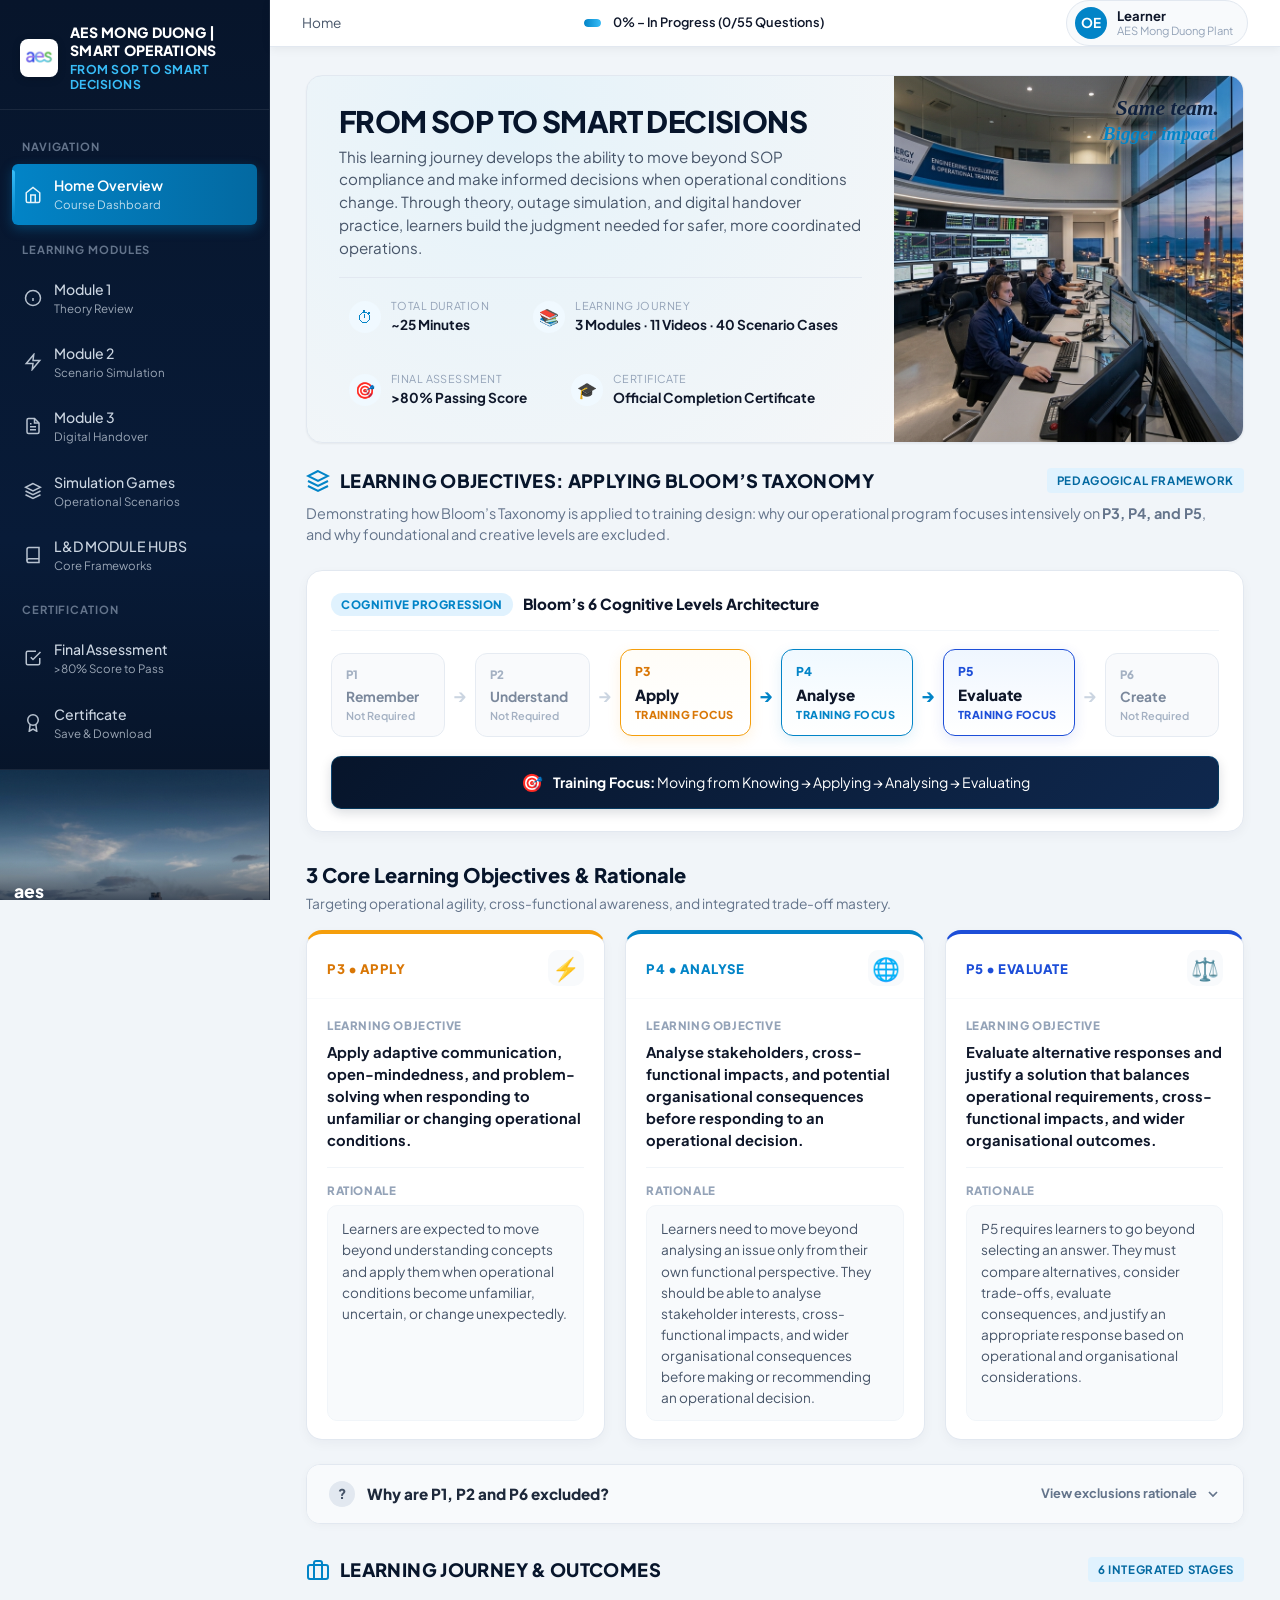
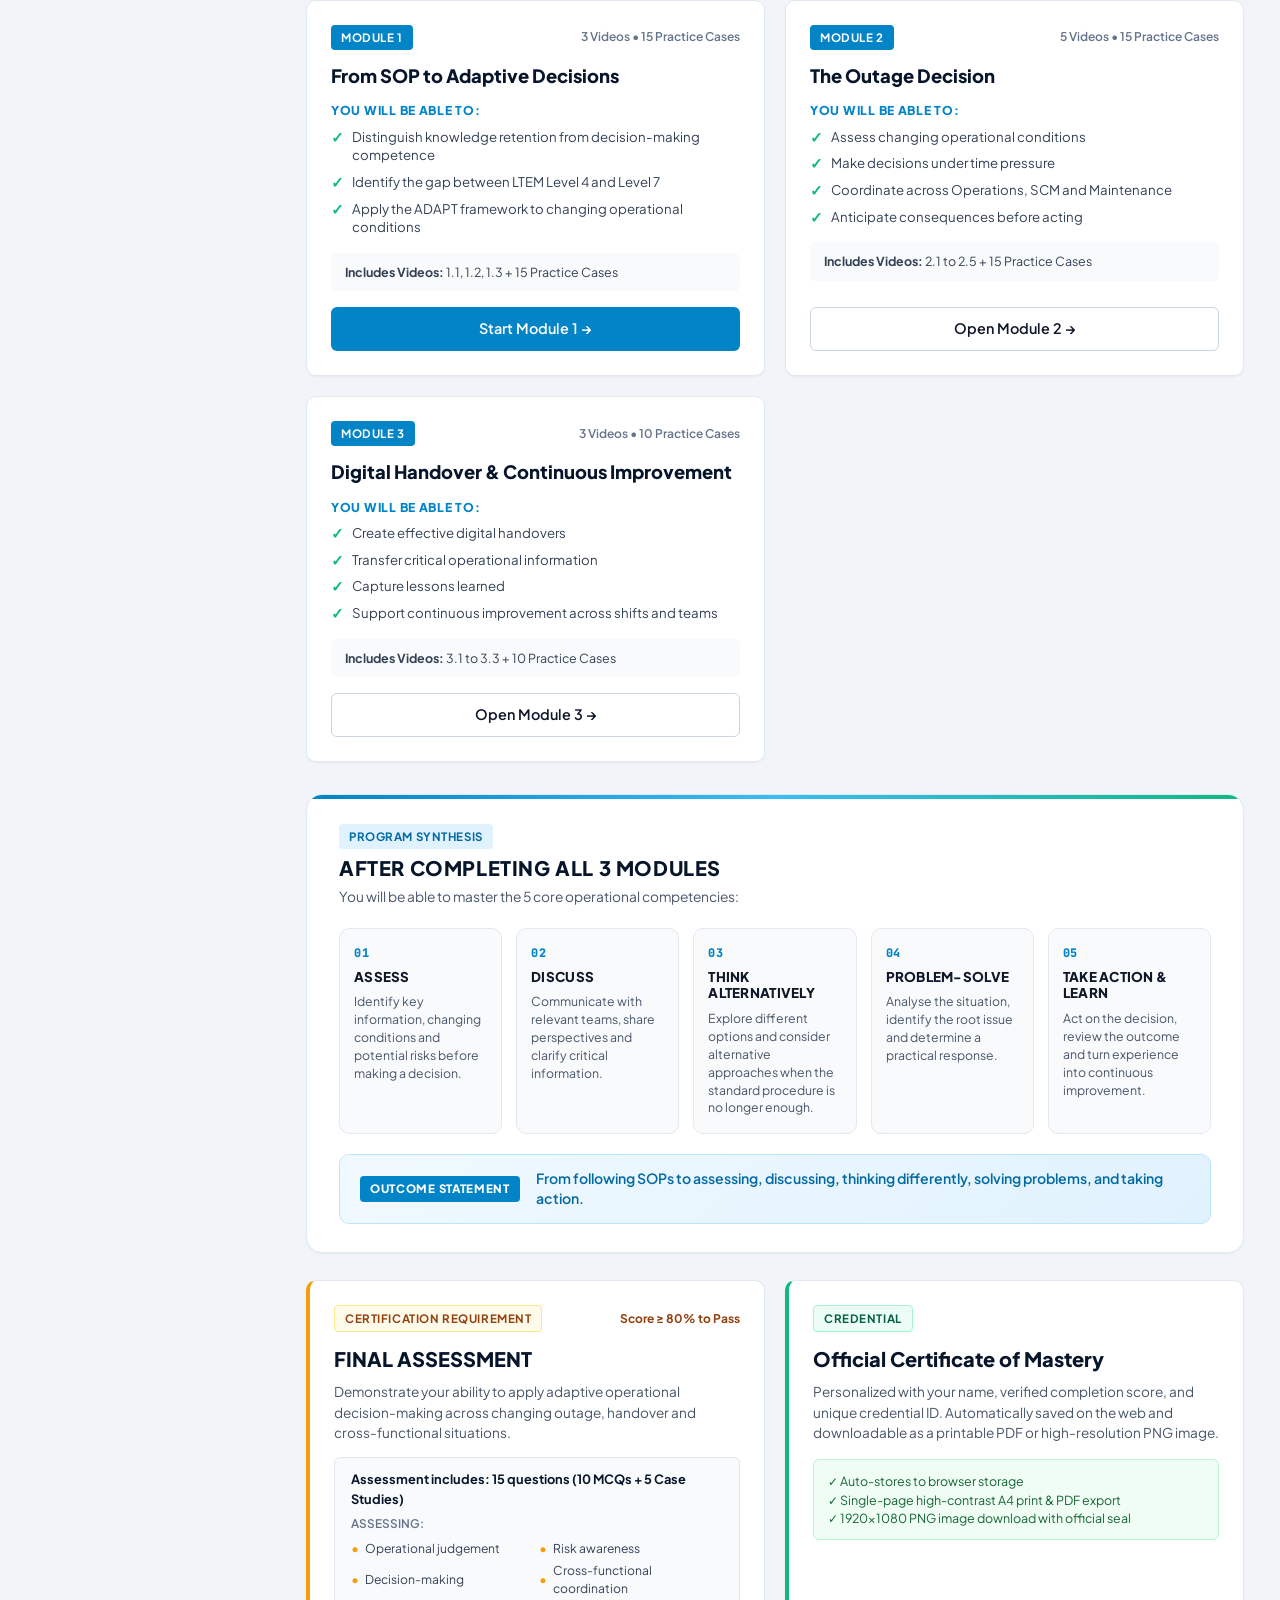
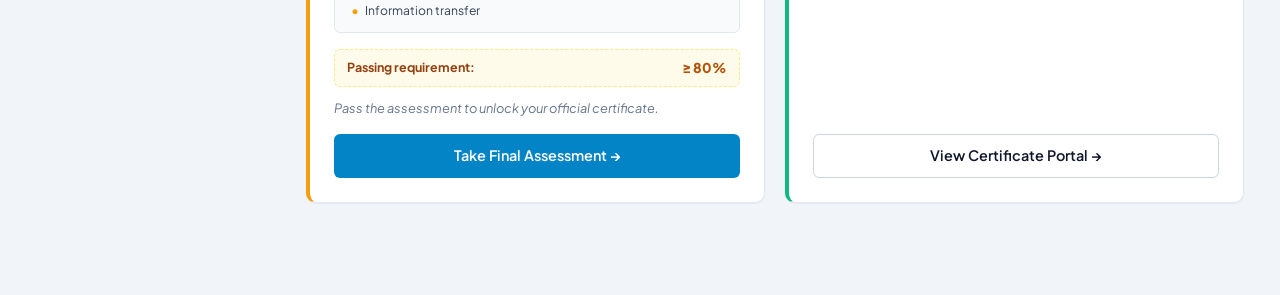
==== commit 192bb91a: "Add rich animations, micro-interactions, and scroll reveal engine to homepage" ====
--- a/index.html
+++ b/index.html
@@ -290,7 +290,7 @@
         <!-- ====================================================================
              LEARNING OBJECTIVES: APPLYING BLOOM'S TAXONOMY
              ==================================================================== -->
-        <div class="section-wrapper bloom-section-container" id="bloom-taxonomy-section" style="margin-bottom: 32px;">
+        <div class="section-wrapper bloom-section-container reveal-on-scroll" id="bloom-taxonomy-section" style="margin-bottom: 32px;">
           
           <!-- Section Header -->
           <div class="section-header-row" style="margin-bottom: 8px;">
@@ -314,10 +314,6 @@
               <div class="bloom-pathway-title">
                 <span class="bloom-pathway-pill">COGNITIVE PROGRESSION</span>
                 <span>Bloom’s 6 Cognitive Levels Architecture</span>
-              </div>
-              <div class="bloom-pathway-legend">
-                <span class="legend-item"><span class="legend-dot focus-dot"></span> Primary Training Focus (P3–P5)</span>
-                <span class="legend-item"><span class="legend-dot excluded-dot"></span> Excluded / Not Required (P1, P2, P6)</span>
               </div>
             </div>
 
@@ -353,7 +349,6 @@
                   <div class="bloom-step-name">Apply</div>
                   <div class="bloom-step-status focus-text">Training Focus</div>
                 </div>
-                <div class="bloom-step-subtag">Agility</div>
               </div>
 
               <div class="bloom-step-arrow focus-arrow">→</div>
@@ -365,7 +360,6 @@
                   <div class="bloom-step-name">Analyse</div>
                   <div class="bloom-step-status focus-text">Training Focus</div>
                 </div>
-                <div class="bloom-step-subtag">One-Company</div>
               </div>
 
               <div class="bloom-step-arrow focus-arrow">→</div>
@@ -377,7 +371,6 @@
                   <div class="bloom-step-name">Evaluate</div>
                   <div class="bloom-step-status focus-text">Training Focus</div>
                 </div>
-                <div class="bloom-step-subtag">Mastery</div>
               </div>
 
               <div class="bloom-step-arrow">→</div>
@@ -414,7 +407,6 @@
                 <div class="bloom-card-topbar">
                   <div class="bloom-card-tag-wrap">
                     <span class="bloom-card-level">P3 • APPLY</span>
-                    <span class="bloom-card-theme">Agility</span>
                   </div>
                   <span class="bloom-card-icon">⚡</span>
                 </div>
@@ -432,10 +424,6 @@
                     Learners are expected to move beyond understanding concepts and apply them when operational conditions become unfamiliar, uncertain, or change unexpectedly.
                   </p>
                 </div>
-
-                <div class="bloom-card-footer footer-p3">
-                  <span>Operational Agility Tier</span>
-                </div>
               </div>
 
               <!-- CARD P4 -->
@@ -443,7 +431,6 @@
                 <div class="bloom-card-topbar">
                   <div class="bloom-card-tag-wrap">
                     <span class="bloom-card-level">P4 • ANALYSE</span>
-                    <span class="bloom-card-theme">One-Company Mindset</span>
                   </div>
                   <span class="bloom-card-icon">🌐</span>
                 </div>
@@ -461,10 +448,6 @@
                     Learners need to move beyond analysing an issue only from their own functional perspective. They should be able to analyse stakeholder interests, cross-functional impacts, and wider organisational consequences before making or recommending an operational decision.
                   </p>
                 </div>
-
-                <div class="bloom-card-footer footer-p4">
-                  <span>Systems Thinking Tier</span>
-                </div>
               </div>
 
               <!-- CARD P5 -->
@@ -472,7 +455,6 @@
                 <div class="bloom-card-topbar">
                   <div class="bloom-card-tag-wrap">
                     <span class="bloom-card-level">P5 • EVALUATE</span>
-                    <span class="bloom-card-theme">Integrated Mastery</span>
                   </div>
                   <span class="bloom-card-icon">⚖️</span>
                 </div>
@@ -490,12 +472,7 @@
                     P5 requires learners to go beyond selecting an answer. They must compare alternatives, consider trade-offs, evaluate consequences, and justify an appropriate response based on operational and organisational considerations.
                   </p>
                 </div>
-
-                <div class="bloom-card-footer footer-p5">
-                  <span>Trade-off Mastery Tier</span>
-                </div>
-              </div>
-
+              </div>
             </div>
           </div>
 
@@ -552,7 +529,7 @@
         </div>
 
         <!-- Course Curriculum Roadmap -->
-        <div class="section-wrapper">
+        <div class="section-wrapper reveal-on-scroll">
           <div class="section-header-row">
             <div class="section-title-wrap">
               <svg class="section-title-icon" viewBox="0 0 24 24" fill="none" stroke="currentColor" stroke-width="2">
@@ -682,7 +659,7 @@
         <!-- ====================================================================
              AFTER COMPLETING ALL 3 MODULES SYNTHESIS CARD
              ==================================================================== -->
-        <div class="program-synthesis-card">
+        <div class="program-synthesis-card reveal-on-scroll">
           <div class="synthesis-header">
             <span class="badge badge-primary">PROGRAM SYNTHESIS</span>
             <h2 class="synthesis-title-h2">AFTER COMPLETING ALL 3 MODULES</h2>
@@ -732,7 +709,7 @@
         <!-- ====================================================================
              ASSESSMENT & CERTIFICATE HIGHLIGHT ROW
              ==================================================================== -->
-        <div style="display: grid; grid-template-columns: 1fr 1fr; gap: 20px; margin-bottom: 32px;">
+        <div class="reveal-on-scroll" style="display: grid; grid-template-columns: 1fr 1fr; gap: 20px; margin-bottom: 32px;">
           <!-- Assessment Card -->
           <div class="card" style="border-left: 4px solid #F59E0B; display: flex; flex-direction: column; justify-content: space-between;">
             <div>
@@ -780,7 +757,6 @@
             <div>
               <div style="display: flex; align-items: center; justify-content: space-between; margin-bottom: 12px;">
                 <span class="badge badge-success">CREDENTIAL</span>
-                <span style="font-size: 0.75rem; font-weight: 700; color: #065F46;">Permanent Web Storage</span>
               </div>
               <h3 style="font-size: 1.25rem; font-weight: 800; color: #07152B; margin-bottom: 8px;">Official Certificate of Mastery</h3>
               <p style="font-size: 0.85rem; color: #475569; line-height: 1.5; margin-bottom: 16px;">
--- a/css/main.css
+++ b/css/main.css
@@ -942,6 +942,102 @@
 @keyframes floatBob {
   0%, 100% { transform: translateY(0px); }
   50%       { transform: translateY(-4px); }
+}
+
+/* Pulsing aura glow for focus badges & dots */
+@keyframes pulseGlow {
+  0%, 100% {
+    box-shadow: 0 0 0 0 rgba(2, 132, 199, 0.45);
+  }
+  50% {
+    box-shadow: 0 0 0 9px rgba(2, 132, 199, 0);
+  }
+}
+
+@keyframes pulseGlowAmber {
+  0%, 100% {
+    box-shadow: 0 0 0 0 rgba(245, 158, 11, 0.5);
+  }
+  50% {
+    box-shadow: 0 0 0 9px rgba(245, 158, 11, 0);
+  }
+}
+
+/* Flowing arrow indicator along the cognitive pathway */
+@keyframes arrowFlow {
+  0%, 100% {
+    transform: translateX(0);
+    opacity: 0.7;
+  }
+  50% {
+    transform: translateX(5px);
+    opacity: 1;
+    color: #0284C7;
+  }
+}
+
+/* Hero atmospheric ambient light glow */
+@keyframes heroAmbientShift {
+  0%, 100% {
+    opacity: 0.35;
+    transform: scale(1) translate(0, 0);
+  }
+  50% {
+    opacity: 0.65;
+    transform: scale(1.08) translate(-12px, 8px);
+  }
+}
+
+/* Micro-float with subtle rotation for card icons */
+@keyframes iconFloat {
+  0%, 100% {
+    transform: translateY(0px) rotate(0deg);
+  }
+  50% {
+    transform: translateY(-5px) rotate(5deg);
+  }
+}
+
+/* Button light sweep / shimmer */
+@keyframes btnSweep {
+  0% {
+    left: -120%;
+  }
+  100% {
+    left: 200%;
+  }
+}
+
+/* Checkmark pop for list item hovers */
+@keyframes checkPop {
+  0% { transform: scale(0.8); }
+  50% { transform: scale(1.25); }
+  100% { transform: scale(1); }
+}
+
+/* Stat icon playful bounce on hover */
+@keyframes statBounce {
+  0%, 100% { transform: translateY(0); }
+  35% { transform: translateY(-6px); }
+  70% { transform: translateY(-2px); }
+}
+
+/* Soft breathing pulse for status badges */
+@keyframes badgeBreathe {
+  0%, 100% { transform: scale(1); opacity: 0.95; }
+  50% { transform: scale(1.04); opacity: 1; }
+}
+
+/* Card reveal animation for accordion items */
+@keyframes accordionCardReveal {
+  from {
+    opacity: 0;
+    transform: translateY(12px);
+  }
+  to {
+    opacity: 1;
+    transform: translateY(0);
+  }
 }
 
 /* --------------------------------------------------------------------------
@@ -971,6 +1067,50 @@
 .page-content > *:nth-child(n+7) { animation-delay: 0.38s; }
 
 /* --------------------------------------------------------------------------
+   HERO BANNER ANIMATIONS & AMBIENCE
+   -------------------------------------------------------------------------- */
+.module-hero-card {
+  position: relative;
+  overflow: hidden;
+}
+
+.module-hero-card::before {
+  content: '';
+  position: absolute;
+  top: -40%;
+  left: -20%;
+  width: 140%;
+  height: 180%;
+  background: radial-gradient(circle at 30% 30%, rgba(2, 132, 199, 0.1) 0%, rgba(15, 40, 78, 0.04) 50%, transparent 70%);
+  pointer-events: none;
+  z-index: 1;
+  animation: heroAmbientShift 10s ease-in-out infinite alternate;
+}
+
+/* Meta stat item hover lift & micro-interaction */
+.meta-stat-item {
+  transition: all 0.25s cubic-bezier(0.22, 1, 0.36, 1);
+  padding: 6px 10px;
+  border-radius: 8px;
+}
+
+.meta-stat-item:hover {
+  background: #F8FAFC;
+  transform: translateY(-3px);
+  box-shadow: 0 4px 12px rgba(15, 23, 42, 0.06);
+}
+
+.meta-stat-icon {
+  transition: all 0.2s ease;
+}
+
+.meta-stat-item:hover .meta-stat-icon {
+  animation: statBounce 0.45s ease;
+  background: #E0F2FE;
+  color: #0284C7;
+}
+
+/* --------------------------------------------------------------------------
    PROGRESS BAR — Animated fill on page load
    JS sets the final width inline; CSS animates from 0 → target.
    -------------------------------------------------------------------------- */
@@ -999,22 +1139,43 @@
 }
 
 /* --------------------------------------------------------------------------
-   BUTTON HOVER MICRO-INTERACTIONS
+   BUTTON HOVER MICRO-INTERACTIONS & SHIMMER
    -------------------------------------------------------------------------- */
 .btn {
-  transition: all 0.18s cubic-bezier(0.22, 1, 0.36, 1);
+  transition: all 0.2s cubic-bezier(0.22, 1, 0.36, 1);
 }
 
 .btn:not(:disabled):hover {
-  transform: translateY(-1px);
+  transform: translateY(-2px);
 }
 
 .btn:not(:disabled):active {
   transform: translateY(0px) scale(0.98);
 }
 
+.btn-primary {
+  position: relative;
+  overflow: hidden;
+}
+
+.btn-primary::after {
+  content: '';
+  position: absolute;
+  top: 0;
+  left: -120%;
+  width: 60%;
+  height: 100%;
+  background: linear-gradient(90deg, transparent, rgba(255, 255, 255, 0.28), transparent);
+  transform: skewX(-20deg);
+  pointer-events: none;
+}
+
+.btn-primary:hover::after {
+  animation: btnSweep 0.85s ease;
+}
+
 .btn-primary:not(:disabled):hover {
-  box-shadow: 0 6px 18px rgba(2, 132, 199, 0.3);
+  box-shadow: 0 6px 18px rgba(2, 132, 199, 0.35);
 }
 
 .btn-success:not(:disabled):hover {
@@ -1022,13 +1183,156 @@
 }
 
 /* --------------------------------------------------------------------------
-   CARD HOVER LIFT — Uniform subtle lift on interactive cards
+   CARD HOVER LIFT & CURRICULUM ROADMAP
    -------------------------------------------------------------------------- */
 .card:hover,
-.mission-card:hover,
-.module-hero-card:hover {
-  transform: translateY(-2px);
+.mission-card:hover {
+  transform: translateY(-4px);
   box-shadow: var(--shadow-lg);
+}
+
+.card li {
+  transition: transform 0.18s ease;
+}
+
+.card li:hover {
+  transform: translateX(4px);
+}
+
+.card li .check-icon {
+  transition: all 0.2s ease;
+  display: inline-flex;
+  align-items: center;
+  justify-content: center;
+}
+
+.card li:hover .check-icon {
+  animation: checkPop 0.3s ease;
+  color: #0284C7;
+}
+
+/* --------------------------------------------------------------------------
+   PROGRAM SYNTHESIS (5 COMPETENCIES)
+   -------------------------------------------------------------------------- */
+.competency-item-box {
+  transition: all 0.28s cubic-bezier(0.22, 1, 0.36, 1);
+  position: relative;
+  overflow: hidden;
+}
+
+.competency-item-box:hover {
+  transform: translateY(-4px);
+  border-color: #0284C7;
+  box-shadow: 0 10px 22px rgba(2, 132, 199, 0.12);
+}
+
+.competency-num-tag {
+  transition: all 0.25s cubic-bezier(0.22, 1, 0.36, 1);
+}
+
+.competency-item-box:hover .competency-num-tag {
+  background: linear-gradient(135deg, #0284C7 0%, #0369A1 100%);
+  color: #FFFFFF;
+  transform: scale(1.12);
+  box-shadow: 0 4px 10px rgba(2, 132, 199, 0.3);
+}
+
+/* --------------------------------------------------------------------------
+   BLOOM'S TAXONOMY DYNAMIC MICRO-ANIMATIONS
+   -------------------------------------------------------------------------- */
+/* Focus indicator dot breathing pulse */
+.legend-dot.focus-dot {
+  animation: pulseGlow 2.2s infinite ease-in-out;
+}
+
+/* Flowing arrow animation along the cognitive pathway */
+.bloom-step-arrow.focus-arrow {
+  animation: arrowFlow 1.8s infinite ease-in-out;
+  display: inline-block;
+}
+
+/* Stepper node hover animation */
+.bloom-step-node {
+  transition: all 0.25s cubic-bezier(0.22, 1, 0.36, 1);
+}
+
+.bloom-step-node:hover {
+  transform: translateY(-4px) scale(1.02);
+  box-shadow: 0 8px 18px rgba(15, 23, 42, 0.08);
+}
+
+.bloom-step-focus:hover {
+  box-shadow: 0 10px 22px rgba(2, 132, 199, 0.18);
+}
+
+/* 3 Core Objective Cards */
+.bloom-grid-card {
+  transition: all 0.3s cubic-bezier(0.22, 1, 0.36, 1);
+}
+
+.bloom-grid-card:hover {
+  transform: translateY(-6px);
+  box-shadow: 0 16px 32px rgba(15, 23, 42, 0.1);
+}
+
+.bloom-grid-card.card-p3:hover {
+  border-top-color: #D97706;
+  box-shadow: 0 16px 32px rgba(245, 158, 11, 0.15);
+}
+
+.bloom-grid-card.card-p4:hover {
+  border-top-color: #0284C7;
+  box-shadow: 0 16px 32px rgba(2, 132, 199, 0.15);
+}
+
+.bloom-grid-card.card-p5:hover {
+  border-top-color: #1D4ED8;
+  box-shadow: 0 16px 32px rgba(29, 78, 216, 0.15);
+}
+
+.bloom-card-icon {
+  transition: transform 0.3s cubic-bezier(0.22, 1, 0.36, 1);
+}
+
+.bloom-grid-card:hover .bloom-card-icon {
+  animation: iconFloat 1.8s ease-in-out infinite;
+  background: #FFFFFF;
+  box-shadow: 0 4px 10px rgba(0, 0, 0, 0.06);
+}
+
+/* Accordion Micro-interactions */
+.bloom-summary-q-icon {
+  transition: all 0.25s cubic-bezier(0.22, 1, 0.36, 1);
+}
+
+.bloom-modern-summary:hover .bloom-summary-q-icon {
+  transform: rotate(15deg) scale(1.12);
+  background: #0284C7;
+  color: #FFFFFF;
+}
+
+.bloom-modern-accordion[open] .bloom-exclusion-card {
+  animation: accordionCardReveal 0.35s cubic-bezier(0.22, 1, 0.36, 1) both;
+}
+
+.bloom-modern-accordion[open] .bloom-exclusion-card:nth-child(1) { animation-delay: 0.04s; }
+.bloom-modern-accordion[open] .bloom-exclusion-card:nth-child(2) { animation-delay: 0.09s; }
+.bloom-modern-accordion[open] .bloom-exclusion-card:nth-child(3) { animation-delay: 0.14s; }
+
+/* --------------------------------------------------------------------------
+   SCROLL-TRIGGERED REVEAL SYSTEM
+   -------------------------------------------------------------------------- */
+.reveal-on-scroll {
+  opacity: 0;
+  transform: translateY(22px);
+  transition: opacity 0.55s cubic-bezier(0.22, 1, 0.36, 1),
+              transform 0.55s cubic-bezier(0.22, 1, 0.36, 1);
+  will-change: opacity, transform;
+}
+
+.reveal-on-scroll.is-revealed {
+  opacity: 1;
+  transform: translateY(0);
 }
 
 /* --------------------------------------------------------------------------
@@ -1123,37 +1427,6 @@
   text-transform: uppercase;
 }
 
-.bloom-pathway-legend {
-  display: flex;
-  align-items: center;
-  gap: 18px;
-  font-size: 0.8rem;
-  color: #64748B;
-  font-weight: 600;
-}
-
-.legend-item {
-  display: flex;
-  align-items: center;
-  gap: 6px;
-}
-
-.legend-dot {
-  width: 10px;
-  height: 10px;
-  border-radius: 50%;
-  display: inline-block;
-}
-
-.legend-dot.focus-dot {
-  background: #0284C7;
-  box-shadow: 0 0 0 3px rgba(2, 132, 199, 0.2);
-}
-
-.legend-dot.excluded-dot {
-  background: #CBD5E1;
-}
-
 /* 6-Level Progression Stepper Track */
 .bloom-steps-track {
   display: grid;
@@ -1292,20 +1565,6 @@
 .step-p4 .focus-text { color: #0284C7; }
 .step-p5 .focus-text { color: #1D4ED8; }
 
-.bloom-step-subtag {
-  display: inline-block;
-  font-size: 0.68rem;
-  font-weight: 700;
-  padding: 1px 6px;
-  border-radius: 4px;
-  margin-top: 2px;
-  width: fit-content;
-}
-
-.step-p3 .bloom-step-subtag { background: #FEF3C7; color: #92400E; }
-.step-p4 .bloom-step-subtag { background: #E0F2FE; color: #075985; }
-.step-p5 .bloom-step-subtag { background: #DBEAFE; color: #1E40AF; }
-
 /* Pathway Statement Banner */
 .bloom-pathway-banner {
   background: linear-gradient(135deg, #07152B 0%, #0F284E 100%);
@@ -1413,12 +1672,6 @@
 .card-p3 .bloom-card-level { color: #D97706; }
 .card-p4 .bloom-card-level { color: #0284C7; }
 .card-p5 .bloom-card-level { color: #1D4ED8; }
-
-.bloom-card-theme {
-  font-size: 0.95rem;
-  font-weight: 800;
-  color: #0F172A;
-}
 
 .bloom-card-icon {
   font-size: 1.4rem;
@@ -1474,16 +1727,6 @@
   flex: 1;
 }
 
-.bloom-card-footer {
-  padding: 10px 20px;
-  font-size: 0.75rem;
-  font-weight: 700;
-  display: flex;
-  align-items: center;
-  justify-content: space-between;
-  border-top: 1px solid #F1F5F9;
-}
-
 .footer-p3 { background: #FFFDF8; color: #B45309; }
 .footer-p4 { background: #F0F9FF; color: #0369A1; }
 .footer-p5 { background: #EFF6FF; color: #1D4ED8; }
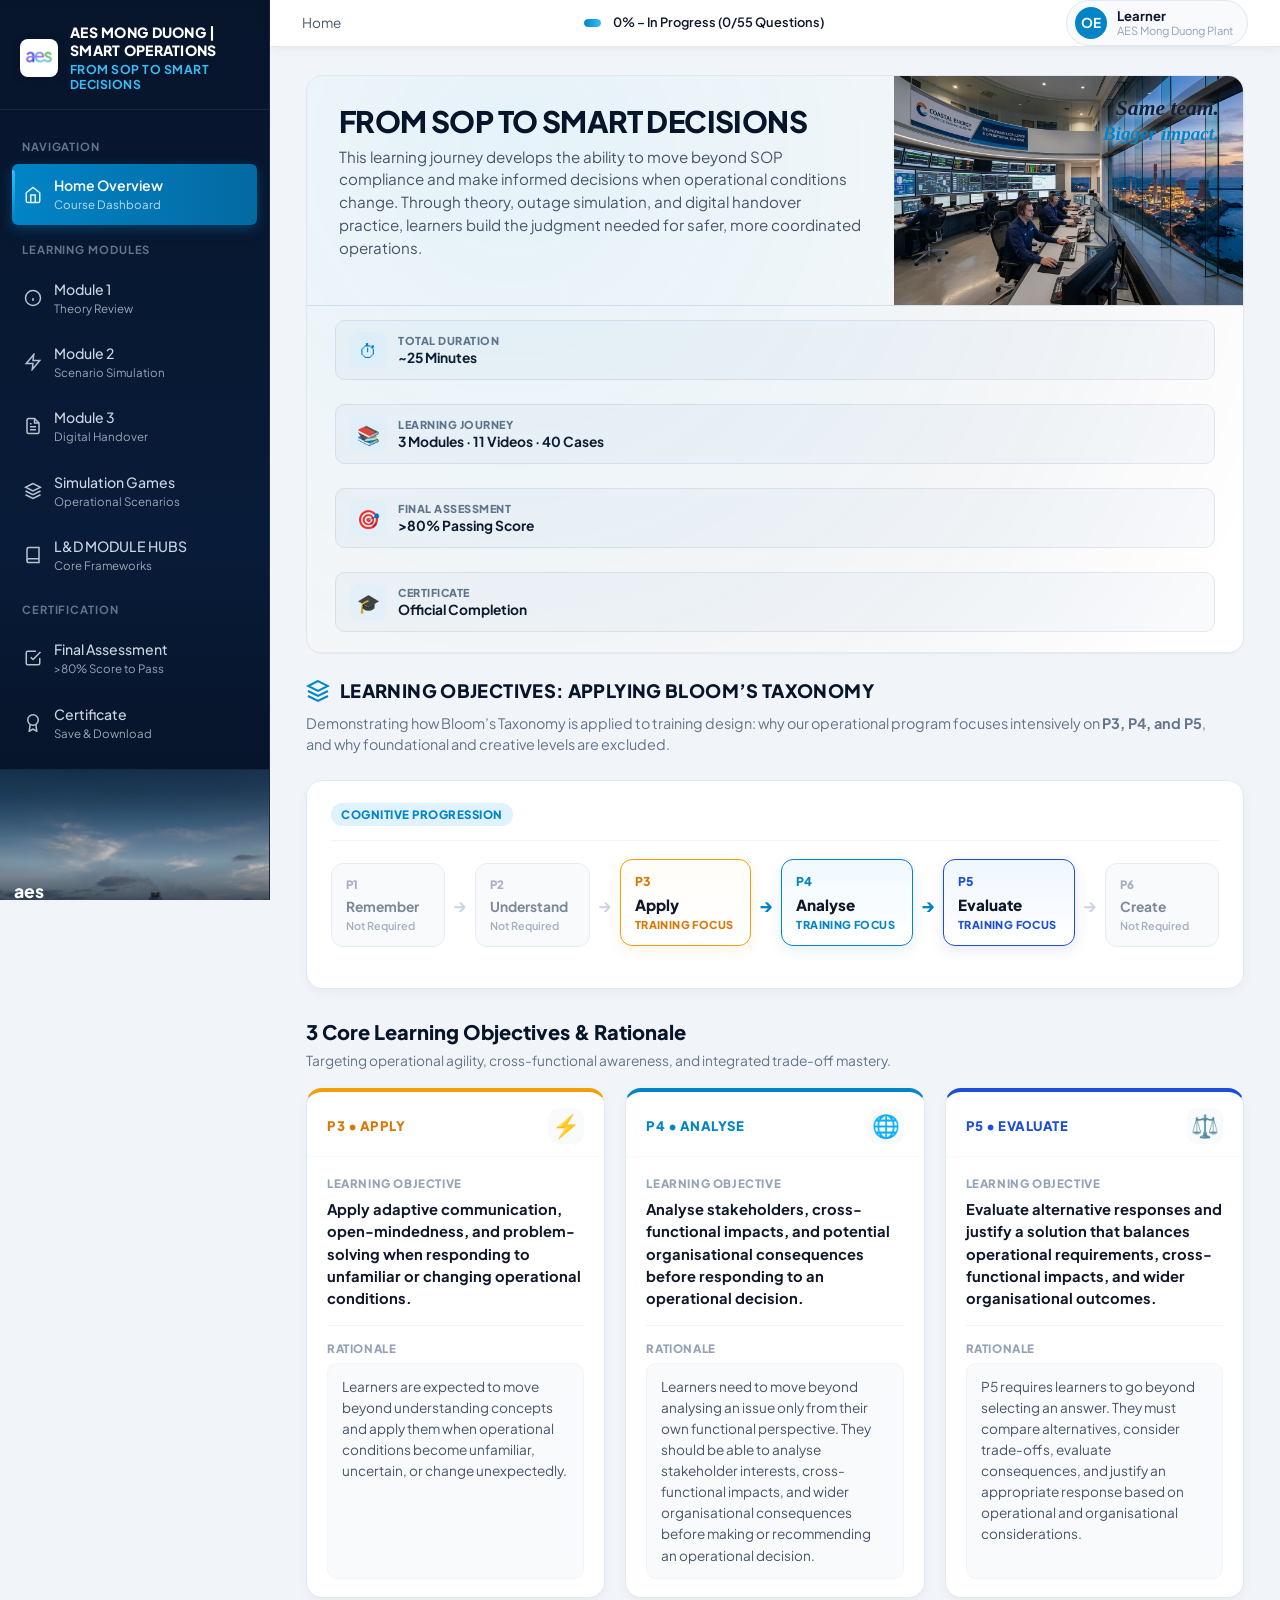
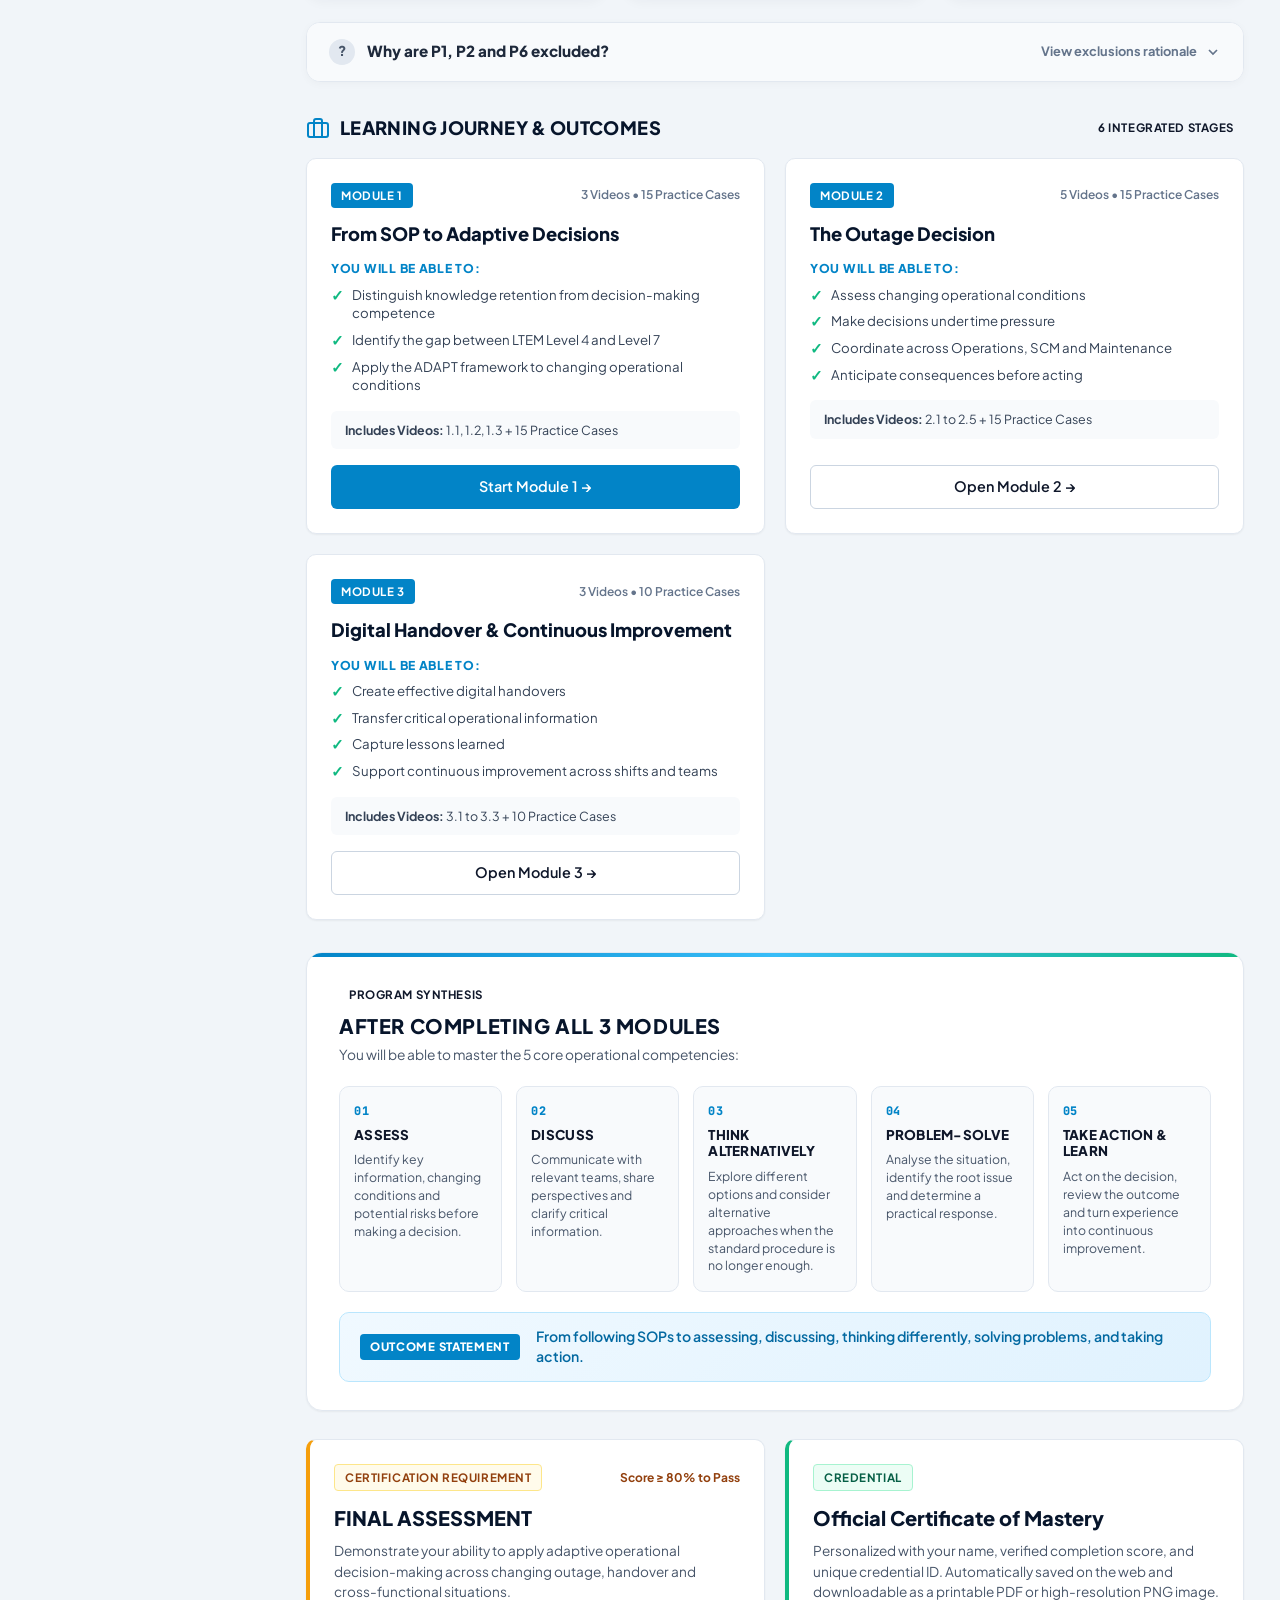
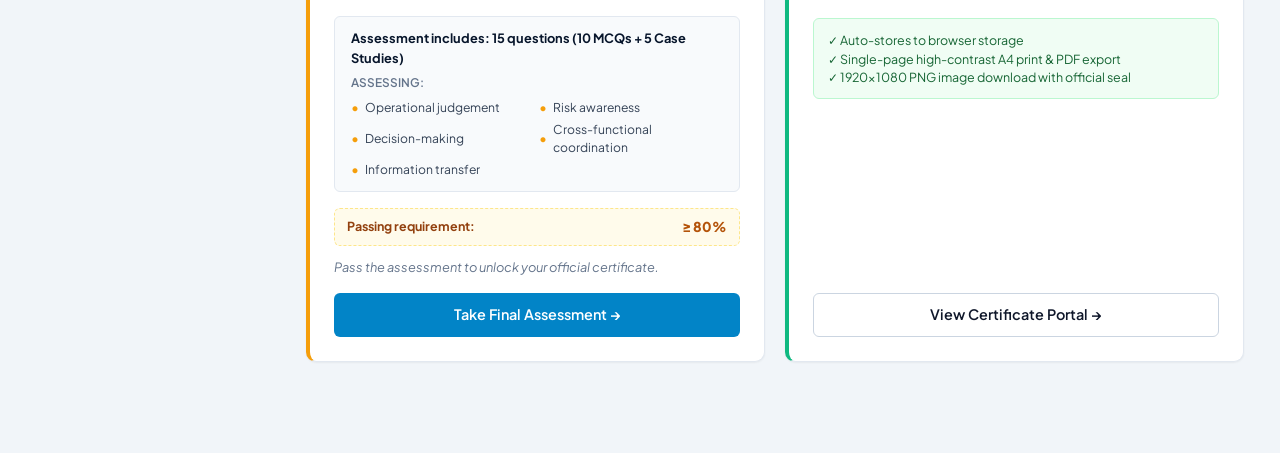
==== commit 517617f4: "Standardize hero meta stats into 4 equal pixel-sized cards across full width" ====
--- a/index.html
+++ b/index.html
@@ -247,41 +247,43 @@
               <p class="module-subtitle-p">
                 This learning journey develops the ability to move beyond SOP compliance and make informed decisions when operational conditions change. Through theory, outage simulation, and digital handover practice, learners build the judgment needed for safer, more coordinated operations.
               </p>
-              <div class="module-meta-stats">
-                <div class="meta-stat-item">
-                  <div class="meta-stat-icon">⏱</div>
-                  <div class="meta-stat-text">
-                    <span class="meta-stat-label">Total Duration</span>
-                    <span class="meta-stat-value">~25 Minutes</span>
-                  </div>
-                </div>
-                <div class="meta-stat-item">
-                  <div class="meta-stat-icon">📚</div>
-                  <div class="meta-stat-text">
-                    <span class="meta-stat-label">LEARNING JOURNEY</span>
-                    <span class="meta-stat-value">3 Modules · 11 Videos · 40 Scenario Cases</span>
-                  </div>
-                </div>
-                <div class="meta-stat-item">
-                  <div class="meta-stat-icon">🎯</div>
-                  <div class="meta-stat-text">
-                    <span class="meta-stat-label">Final Assessment</span>
-                    <span class="meta-stat-value">>80% Passing Score</span>
-                  </div>
-                </div>
-                <div class="meta-stat-item">
-                  <div class="meta-stat-icon">🎓</div>
-                  <div class="meta-stat-text">
-                    <span class="meta-stat-label">CERTIFICATE</span>
-                    <span class="meta-stat-value">Official Completion Certificate</span>
-                  </div>
-                </div>
-              </div>
             </div>
             <div class="module-hero-image-wrap">
               <img src="assets/plant_hero_banner.jpg" alt="AES Mong Duong Plant Facility">
               <div class="module-hero-overlay-text">
                 Same team.<br><span>Bigger impact.</span>
+              </div>
+            </div>
+          </div>
+
+          <!-- 4 Equal Pixel-Sized Meta Stat Cards across full width -->
+          <div class="module-meta-stats home-meta-stats">
+            <div class="meta-stat-item">
+              <div class="meta-stat-icon">⏱</div>
+              <div class="meta-stat-text">
+                <span class="meta-stat-label">TOTAL DURATION</span>
+                <span class="meta-stat-value">~25 Minutes</span>
+              </div>
+            </div>
+            <div class="meta-stat-item">
+              <div class="meta-stat-icon">📚</div>
+              <div class="meta-stat-text">
+                <span class="meta-stat-label">LEARNING JOURNEY</span>
+                <span class="meta-stat-value">3 Modules · 11 Videos · 40 Cases</span>
+              </div>
+            </div>
+            <div class="meta-stat-item">
+              <div class="meta-stat-icon">🎯</div>
+              <div class="meta-stat-text">
+                <span class="meta-stat-label">FINAL ASSESSMENT</span>
+                <span class="meta-stat-value">>80% Passing Score</span>
+              </div>
+            </div>
+            <div class="meta-stat-item">
+              <div class="meta-stat-icon">🎓</div>
+              <div class="meta-stat-text">
+                <span class="meta-stat-label">CERTIFICATE</span>
+                <span class="meta-stat-value">Official Completion</span>
               </div>
             </div>
           </div>
@@ -302,7 +304,6 @@
               </svg>
               <h2 class="section-title-h2">LEARNING OBJECTIVES: APPLYING BLOOM’S TAXONOMY</h2>
             </div>
-            <span class="badge badge-primary">Pedagogical Framework</span>
           </div>
           <p style="font-size: 0.9rem; color: #64748B; margin: 0 0 24px 0; line-height: 1.5; max-width: 900px;">
             Demonstrating how Bloom’s Taxonomy is applied to training design: why our operational program focuses intensively on <strong>P3, P4, and P5</strong>, and why foundational and creative levels are excluded.
@@ -313,7 +314,6 @@
             <div class="bloom-pathway-header">
               <div class="bloom-pathway-title">
                 <span class="bloom-pathway-pill">COGNITIVE PROGRESSION</span>
-                <span>Bloom’s 6 Cognitive Levels Architecture</span>
               </div>
             </div>
 
@@ -383,13 +383,6 @@
                   <div class="bloom-step-status">Not Required</div>
                 </div>
               </div>
-
-            </div>
-
-            <!-- Pathway Statement Banner -->
-            <div class="bloom-pathway-banner">
-              <span class="bloom-banner-icon">🎯</span>
-              <span><strong>Training Focus:</strong> Moving from Knowing → Applying → Analysing → Evaluating</span>
             </div>
           </div>
 
--- a/css/main.css
+++ b/css/main.css
@@ -571,11 +571,6 @@
   font-weight: 700;
   letter-spacing: 0.05em;
   text-transform: uppercase;
-}
-
-.badge-primary {
-  background: #E0F2FE;
-  color: #0369A1;
 }
 
 .badge-navy {
@@ -1087,24 +1082,121 @@
   animation: heroAmbientShift 10s ease-in-out infinite alternate;
 }
 
-/* Meta stat item hover lift & micro-interaction */
-.meta-stat-item {
+/* --------------------------------------------------------------------------
+   HOME HERO META STATS — 4 EQUAL PIXEL-SIZED CARDS
+   -------------------------------------------------------------------------- */
+.home-meta-stats {
+  display: grid;
+  grid-template-columns: repeat(4, minmax(0, 1fr));
+  gap: 14px;
+  padding: 16px 28px 20px 28px;
+  border-top: 1px solid var(--color-border-light);
+  background: #FFFFFF;
+  width: 100%;
+  box-sizing: border-box;
+}
+
+@media (max-width: 1024px) {
+  .home-meta-stats {
+    grid-template-columns: repeat(2, minmax(0, 1fr));
+    gap: 12px;
+    padding: 14px 20px 18px 20px;
+  }
+}
+
+@media (max-width: 580px) {
+  .home-meta-stats {
+    grid-template-columns: 1fr;
+    padding: 12px 16px 16px 16px;
+  }
+}
+
+.home-meta-stats .meta-stat-item {
+  background: #F8FAFC;
+  border: 1px solid #E2E8F0;
+  border-radius: 10px;
+  padding: 10px 14px;
+  display: flex;
+  align-items: center;
+  gap: 12px;
+  min-height: 60px;
+  width: 100%;
+  box-sizing: border-box;
+  transition: all 0.25s cubic-bezier(0.22, 1, 0.36, 1);
+}
+
+.home-meta-stats .meta-stat-item:hover {
+  background: #FFFFFF;
+  border-color: #BAE6FD;
+  transform: translateY(-2px);
+  box-shadow: 0 6px 16px rgba(2, 132, 199, 0.08);
+}
+
+.home-meta-stats .meta-stat-icon {
+  width: 36px;
+  height: 36px;
+  min-width: 36px;
+  border-radius: 8px;
+  background: #F0F9FF;
+  color: #0284C7;
+  font-size: 1.15rem;
+  display: flex;
+  align-items: center;
+  justify-content: center;
+  transition: all 0.2s ease;
+}
+
+.home-meta-stats .meta-stat-item:hover .meta-stat-icon {
+  animation: statBounce 0.45s ease;
+  background: #E0F2FE;
+  color: #0284C7;
+}
+
+.home-meta-stats .meta-stat-text {
+  display: flex;
+  flex-direction: column;
+  min-width: 0;
+  overflow: hidden;
+  flex: 1;
+}
+
+.home-meta-stats .meta-stat-label {
+  font-size: 0.68rem;
+  font-weight: 800;
+  color: #64748B;
+  text-transform: uppercase;
+  letter-spacing: 0.5px;
+  margin-bottom: 2px;
+  white-space: nowrap;
+  overflow: hidden;
+  text-overflow: ellipsis;
+  line-height: 1.2;
+}
+
+.home-meta-stats .meta-stat-value {
+  font-size: 0.86rem;
+  font-weight: 700;
+  color: #0F172A;
+  white-space: nowrap;
+  overflow: hidden;
+  text-overflow: ellipsis;
+  line-height: 1.25;
+}
+
+/* Default meta stat item hover for other pages */
+.module-meta-stats:not(.home-meta-stats) .meta-stat-item {
   transition: all 0.25s cubic-bezier(0.22, 1, 0.36, 1);
   padding: 6px 10px;
   border-radius: 8px;
 }
 
-.meta-stat-item:hover {
+.module-meta-stats:not(.home-meta-stats) .meta-stat-item:hover {
   background: #F8FAFC;
   transform: translateY(-3px);
   box-shadow: 0 4px 12px rgba(15, 23, 42, 0.06);
 }
 
-.meta-stat-icon {
-  transition: all 0.2s ease;
-}
-
-.meta-stat-item:hover .meta-stat-icon {
+.module-meta-stats:not(.home-meta-stats) .meta-stat-item:hover .meta-stat-icon {
   animation: statBounce 0.45s ease;
   background: #E0F2FE;
   color: #0284C7;
@@ -1565,26 +1657,6 @@
 .step-p4 .focus-text { color: #0284C7; }
 .step-p5 .focus-text { color: #1D4ED8; }
 
-/* Pathway Statement Banner */
-.bloom-pathway-banner {
-  background: linear-gradient(135deg, #07152B 0%, #0F284E 100%);
-  color: #FFFFFF;
-  border-radius: 10px;
-  padding: 12px 18px;
-  display: flex;
-  align-items: center;
-  justify-content: center;
-  gap: 10px;
-  font-size: 0.88rem;
-  text-align: center;
-  border: 1px solid rgba(2, 132, 199, 0.3);
-  box-shadow: 0 4px 12px rgba(7, 21, 43, 0.15);
-}
-
-.bloom-banner-icon {
-  font-size: 1.1rem;
-}
-
 /* 2. Three Cards Grid (Symmetrical Side-by-Side) */
 .bloom-cards-section {
   margin-bottom: 24px;
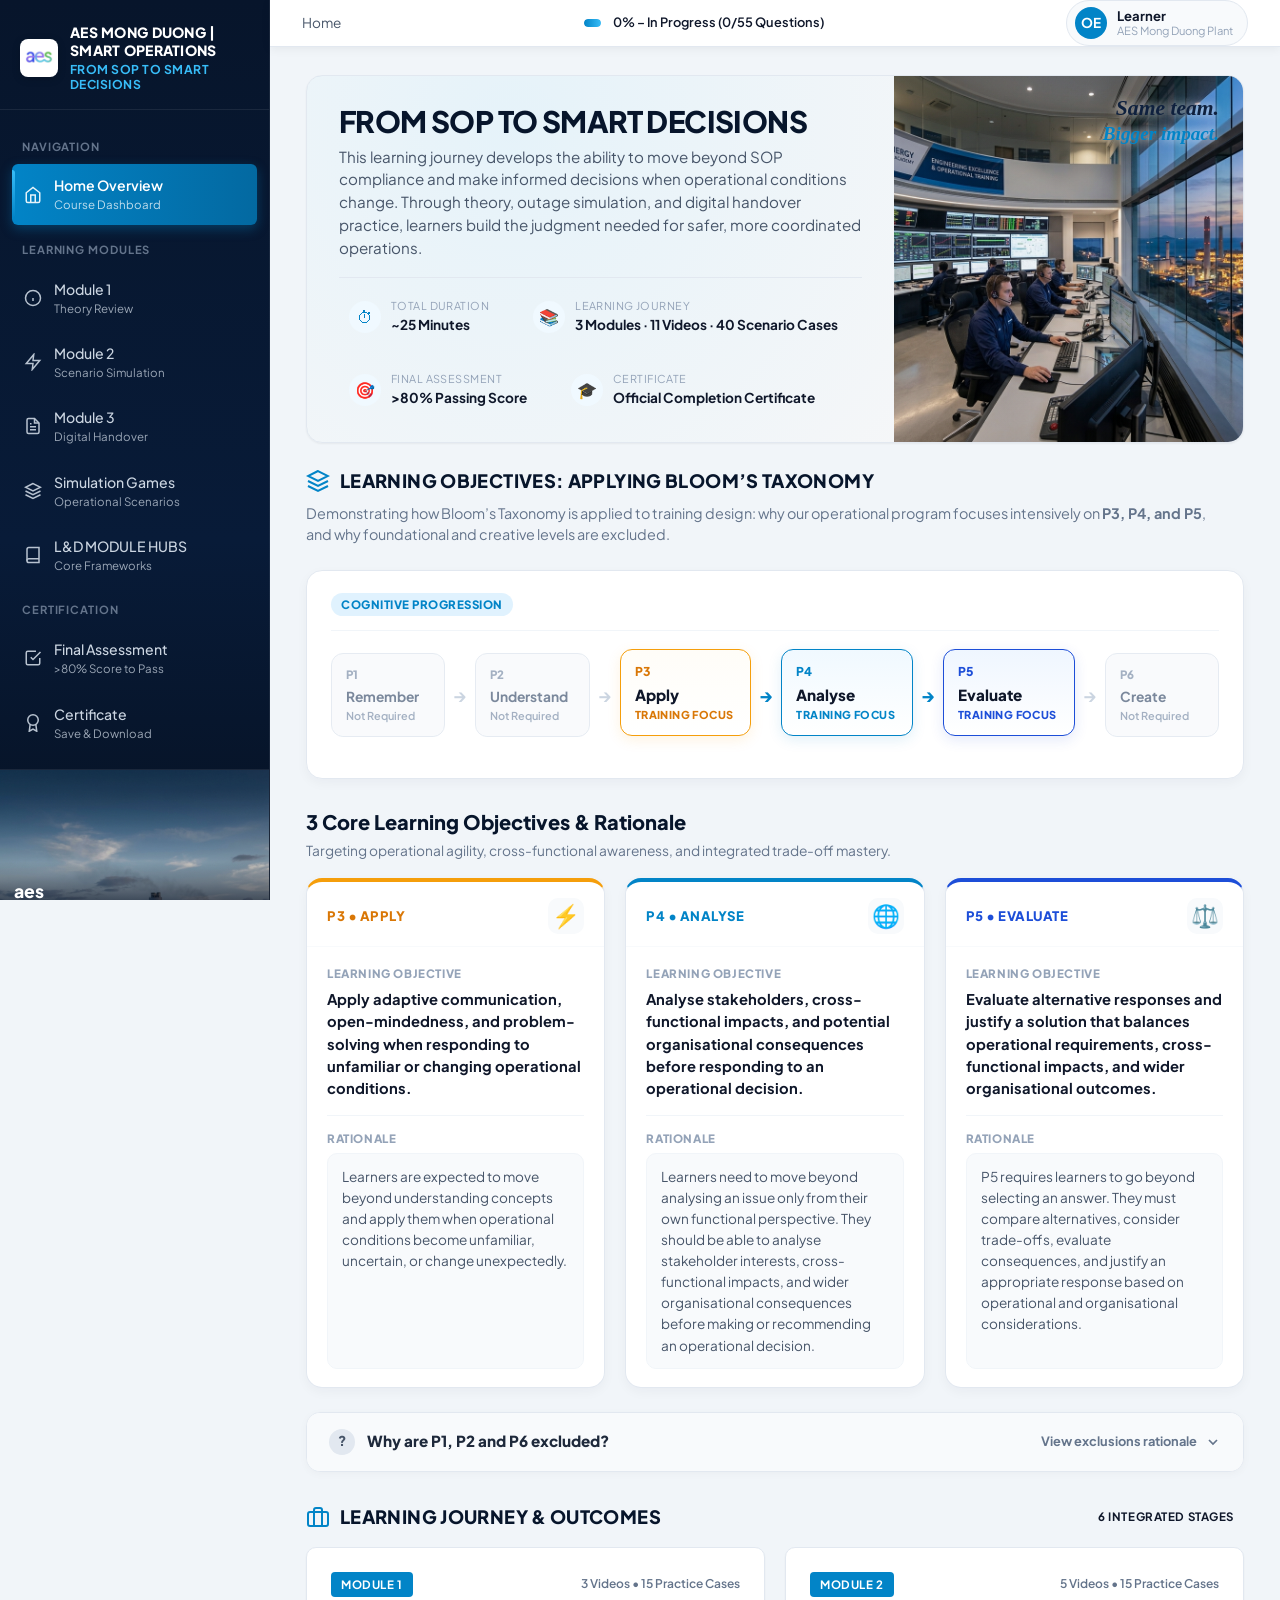
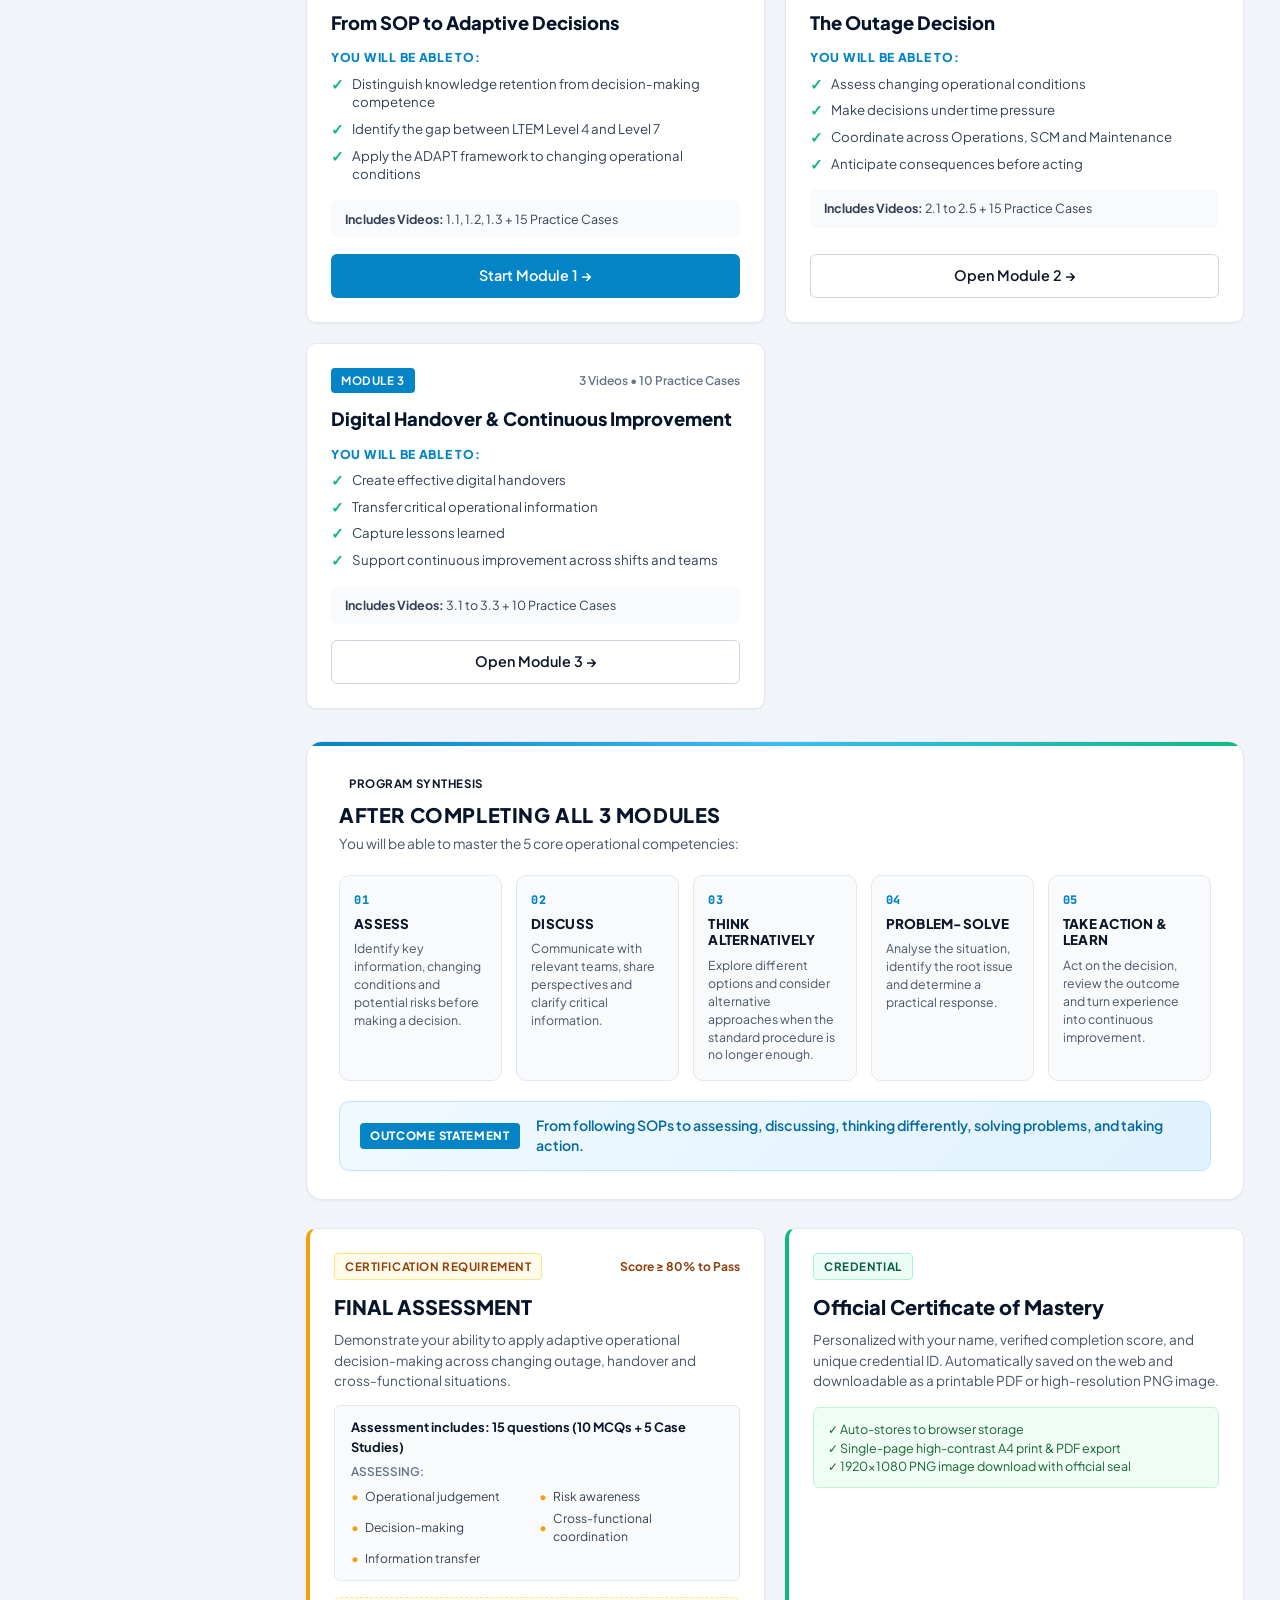
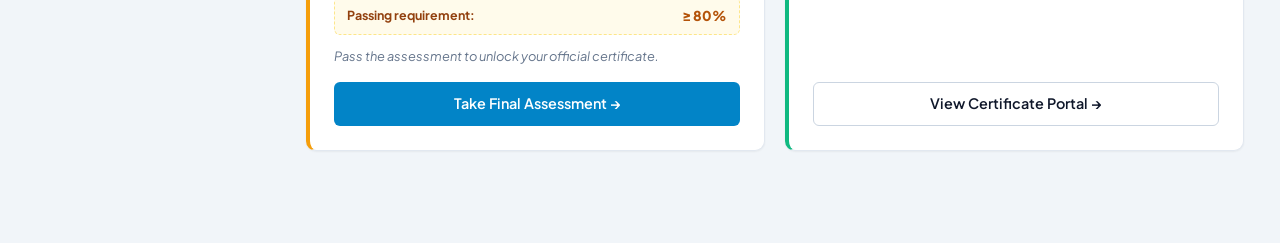
==== commit 66241731: "Revert hero meta stats layout to original design" ====
--- a/index.html
+++ b/index.html
@@ -247,43 +247,41 @@
               <p class="module-subtitle-p">
                 This learning journey develops the ability to move beyond SOP compliance and make informed decisions when operational conditions change. Through theory, outage simulation, and digital handover practice, learners build the judgment needed for safer, more coordinated operations.
               </p>
+              <div class="module-meta-stats">
+                <div class="meta-stat-item">
+                  <div class="meta-stat-icon">⏱</div>
+                  <div class="meta-stat-text">
+                    <span class="meta-stat-label">Total Duration</span>
+                    <span class="meta-stat-value">~25 Minutes</span>
+                  </div>
+                </div>
+                <div class="meta-stat-item">
+                  <div class="meta-stat-icon">📚</div>
+                  <div class="meta-stat-text">
+                    <span class="meta-stat-label">LEARNING JOURNEY</span>
+                    <span class="meta-stat-value">3 Modules · 11 Videos · 40 Scenario Cases</span>
+                  </div>
+                </div>
+                <div class="meta-stat-item">
+                  <div class="meta-stat-icon">🎯</div>
+                  <div class="meta-stat-text">
+                    <span class="meta-stat-label">Final Assessment</span>
+                    <span class="meta-stat-value">>80% Passing Score</span>
+                  </div>
+                </div>
+                <div class="meta-stat-item">
+                  <div class="meta-stat-icon">🎓</div>
+                  <div class="meta-stat-text">
+                    <span class="meta-stat-label">CERTIFICATE</span>
+                    <span class="meta-stat-value">Official Completion Certificate</span>
+                  </div>
+                </div>
+              </div>
             </div>
             <div class="module-hero-image-wrap">
               <img src="assets/plant_hero_banner.jpg" alt="AES Mong Duong Plant Facility">
               <div class="module-hero-overlay-text">
                 Same team.<br><span>Bigger impact.</span>
-              </div>
-            </div>
-          </div>
-
-          <!-- 4 Equal Pixel-Sized Meta Stat Cards across full width -->
-          <div class="module-meta-stats home-meta-stats">
-            <div class="meta-stat-item">
-              <div class="meta-stat-icon">⏱</div>
-              <div class="meta-stat-text">
-                <span class="meta-stat-label">TOTAL DURATION</span>
-                <span class="meta-stat-value">~25 Minutes</span>
-              </div>
-            </div>
-            <div class="meta-stat-item">
-              <div class="meta-stat-icon">📚</div>
-              <div class="meta-stat-text">
-                <span class="meta-stat-label">LEARNING JOURNEY</span>
-                <span class="meta-stat-value">3 Modules · 11 Videos · 40 Cases</span>
-              </div>
-            </div>
-            <div class="meta-stat-item">
-              <div class="meta-stat-icon">🎯</div>
-              <div class="meta-stat-text">
-                <span class="meta-stat-label">FINAL ASSESSMENT</span>
-                <span class="meta-stat-value">>80% Passing Score</span>
-              </div>
-            </div>
-            <div class="meta-stat-item">
-              <div class="meta-stat-icon">🎓</div>
-              <div class="meta-stat-text">
-                <span class="meta-stat-label">CERTIFICATE</span>
-                <span class="meta-stat-value">Official Completion</span>
               </div>
             </div>
           </div>
--- a/css/main.css
+++ b/css/main.css
@@ -1082,121 +1082,24 @@
   animation: heroAmbientShift 10s ease-in-out infinite alternate;
 }
 
-/* --------------------------------------------------------------------------
-   HOME HERO META STATS — 4 EQUAL PIXEL-SIZED CARDS
-   -------------------------------------------------------------------------- */
-.home-meta-stats {
-  display: grid;
-  grid-template-columns: repeat(4, minmax(0, 1fr));
-  gap: 14px;
-  padding: 16px 28px 20px 28px;
-  border-top: 1px solid var(--color-border-light);
-  background: #FFFFFF;
-  width: 100%;
-  box-sizing: border-box;
-}
-
-@media (max-width: 1024px) {
-  .home-meta-stats {
-    grid-template-columns: repeat(2, minmax(0, 1fr));
-    gap: 12px;
-    padding: 14px 20px 18px 20px;
-  }
-}
-
-@media (max-width: 580px) {
-  .home-meta-stats {
-    grid-template-columns: 1fr;
-    padding: 12px 16px 16px 16px;
-  }
-}
-
-.home-meta-stats .meta-stat-item {
-  background: #F8FAFC;
-  border: 1px solid #E2E8F0;
-  border-radius: 10px;
-  padding: 10px 14px;
-  display: flex;
-  align-items: center;
-  gap: 12px;
-  min-height: 60px;
-  width: 100%;
-  box-sizing: border-box;
-  transition: all 0.25s cubic-bezier(0.22, 1, 0.36, 1);
-}
-
-.home-meta-stats .meta-stat-item:hover {
-  background: #FFFFFF;
-  border-color: #BAE6FD;
-  transform: translateY(-2px);
-  box-shadow: 0 6px 16px rgba(2, 132, 199, 0.08);
-}
-
-.home-meta-stats .meta-stat-icon {
-  width: 36px;
-  height: 36px;
-  min-width: 36px;
-  border-radius: 8px;
-  background: #F0F9FF;
-  color: #0284C7;
-  font-size: 1.15rem;
-  display: flex;
-  align-items: center;
-  justify-content: center;
-  transition: all 0.2s ease;
-}
-
-.home-meta-stats .meta-stat-item:hover .meta-stat-icon {
-  animation: statBounce 0.45s ease;
-  background: #E0F2FE;
-  color: #0284C7;
-}
-
-.home-meta-stats .meta-stat-text {
-  display: flex;
-  flex-direction: column;
-  min-width: 0;
-  overflow: hidden;
-  flex: 1;
-}
-
-.home-meta-stats .meta-stat-label {
-  font-size: 0.68rem;
-  font-weight: 800;
-  color: #64748B;
-  text-transform: uppercase;
-  letter-spacing: 0.5px;
-  margin-bottom: 2px;
-  white-space: nowrap;
-  overflow: hidden;
-  text-overflow: ellipsis;
-  line-height: 1.2;
-}
-
-.home-meta-stats .meta-stat-value {
-  font-size: 0.86rem;
-  font-weight: 700;
-  color: #0F172A;
-  white-space: nowrap;
-  overflow: hidden;
-  text-overflow: ellipsis;
-  line-height: 1.25;
-}
-
-/* Default meta stat item hover for other pages */
-.module-meta-stats:not(.home-meta-stats) .meta-stat-item {
+/* Meta stat item hover lift & micro-interaction */
+.meta-stat-item {
   transition: all 0.25s cubic-bezier(0.22, 1, 0.36, 1);
   padding: 6px 10px;
   border-radius: 8px;
 }
 
-.module-meta-stats:not(.home-meta-stats) .meta-stat-item:hover {
+.meta-stat-item:hover {
   background: #F8FAFC;
   transform: translateY(-3px);
   box-shadow: 0 4px 12px rgba(15, 23, 42, 0.06);
 }
 
-.module-meta-stats:not(.home-meta-stats) .meta-stat-item:hover .meta-stat-icon {
+.meta-stat-icon {
+  transition: all 0.2s ease;
+}
+
+.meta-stat-item:hover .meta-stat-icon {
   animation: statBounce 0.45s ease;
   background: #E0F2FE;
   color: #0284C7;
